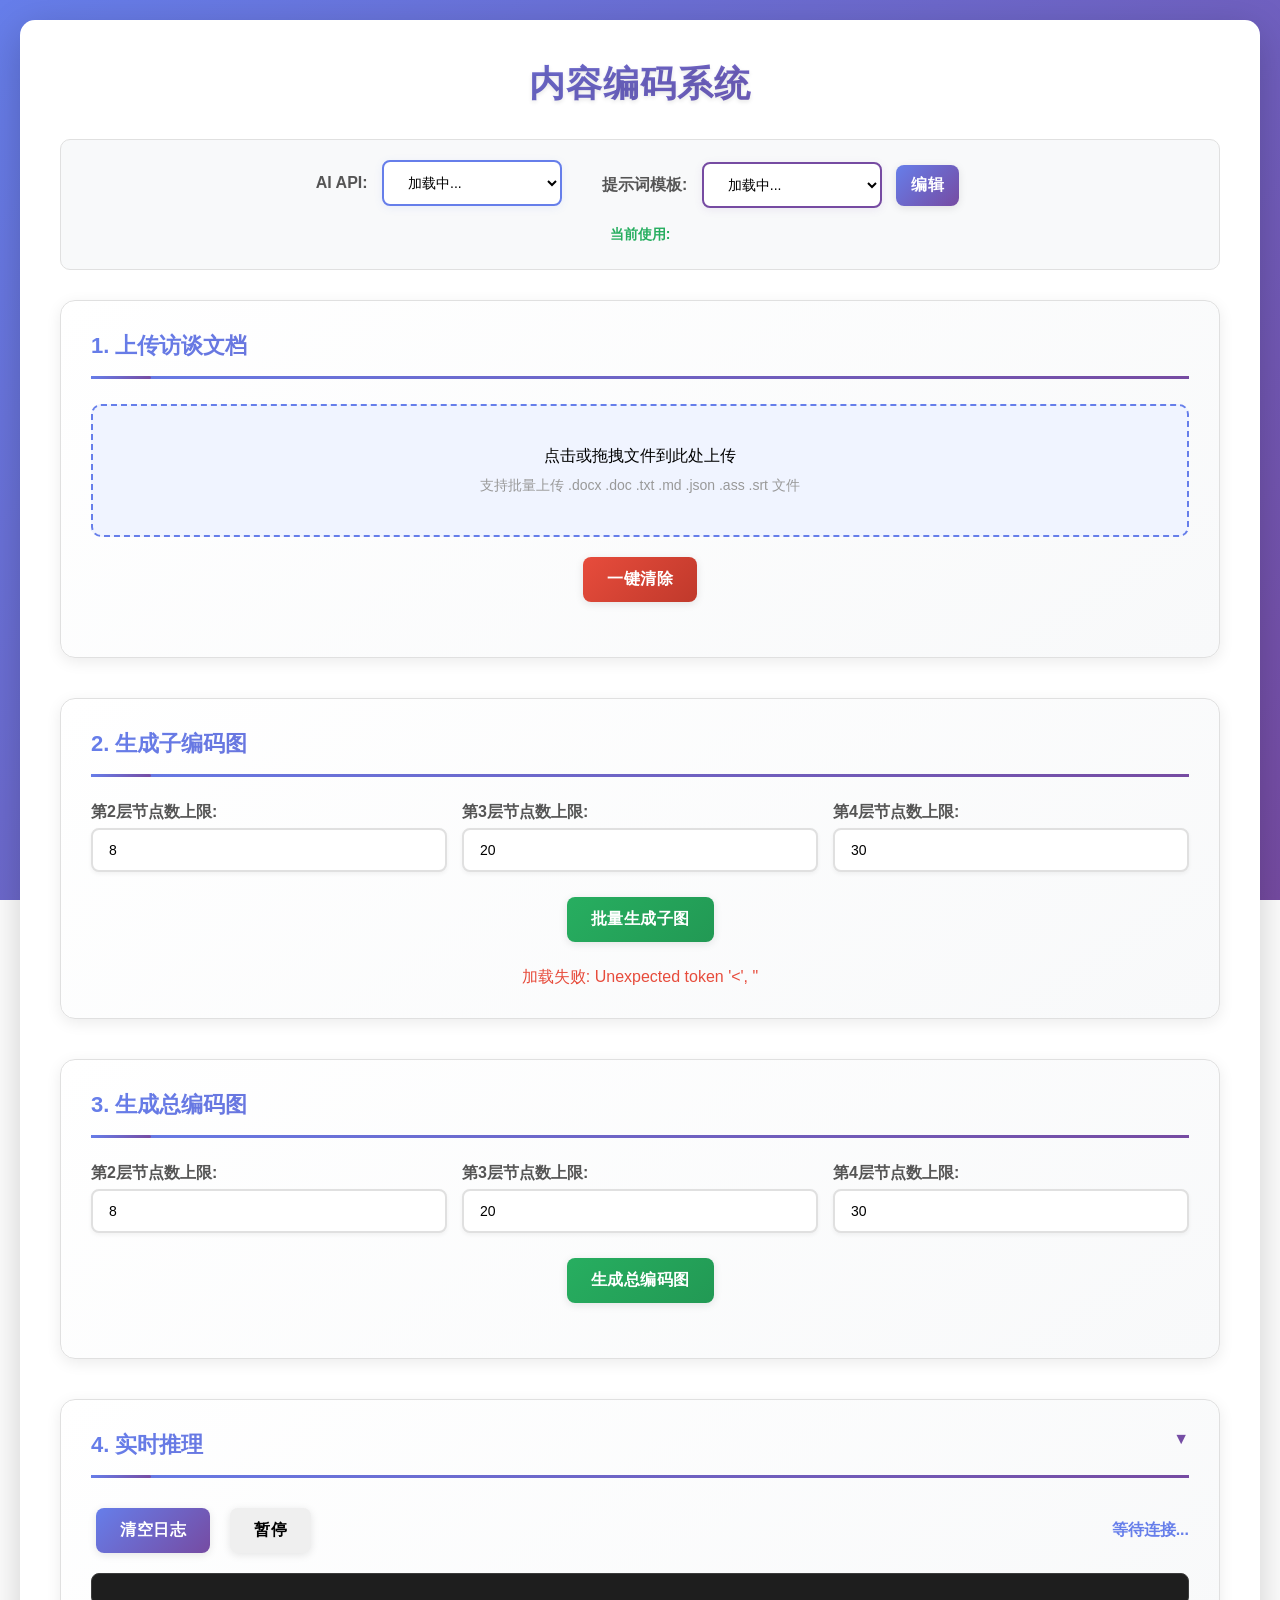
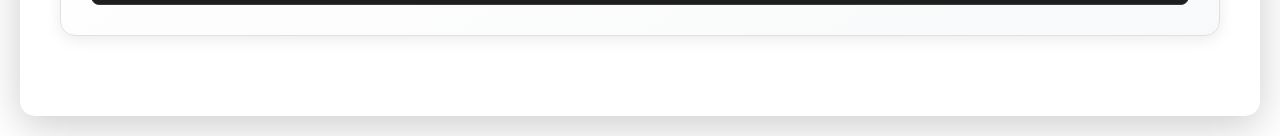
==== templates/index.html @ 24dd245d "feat api自动匹配 feat 提示词切换 add 多文本格式支持 add 长文本分段生成" ====
<!DOCTYPE html>
<html lang="zh-CN">
<head>
    <meta charset="UTF-8">
    <meta name="viewport" content="width=device-width, initial-scale=1.0">
    <title>内容编码系统</title>
    <style>
        * {
            margin: 0;
            padding: 0;
            box-sizing: border-box;
        }
        
        body {
            font-family: 'Microsoft YaHei', 'SimHei', Arial, sans-serif;
            background: linear-gradient(135deg, #667eea 0%, #764ba2 100%);
            min-height: 100vh;
            padding: 20px;
            background-attachment: fixed;
        }
        
        .container {
            max-width: 1800px;
            margin: 0 auto;
            background: white;
            border-radius: 15px;
            box-shadow: 0 10px 40px rgba(0,0,0,0.2);
            padding: 40px;
        }
        
        h1 {
            text-align: center;
            background: linear-gradient(135deg, #667eea, #764ba2);
            -webkit-background-clip: text;
            -webkit-text-fill-color: transparent;
            background-clip: text;
            margin-bottom: 30px;
            font-size: 36px;
            font-weight: 700;
            letter-spacing: 1px;
            text-shadow: 0 2px 4px rgba(0,0,0,0.1);
        }
        
        .section {
            margin-bottom: 40px;
            padding: 30px;
            background: linear-gradient(145deg, #ffffff, #f8f9fa);
            border-radius: 15px;
            border: 1px solid #e0e0e0;
            box-shadow: 0 4px 15px rgba(0,0,0,0.08);
            transition: transform 0.3s ease, box-shadow 0.3s ease;
        }
        
        .section:hover {
            transform: translateY(-2px);
            box-shadow: 0 8px 25px rgba(0,0,0,0.12);
        }
        
        .section-title {
            font-size: 22px;
            font-weight: 700;
            background: linear-gradient(135deg, #667eea, #764ba2);
            -webkit-background-clip: text;
            -webkit-text-fill-color: transparent;
            background-clip: text;
            margin-bottom: 25px;
            padding-bottom: 15px;
            border-bottom: 3px solid transparent;
            border-image: linear-gradient(135deg, #667eea, #764ba2) 1;
            position: relative;
        }
        
        .section-title::after {
            content: '';
            position: absolute;
            bottom: -3px;
            left: 0;
            width: 60px;
            height: 3px;
            background: linear-gradient(135deg, #667eea, #764ba2);
            border-radius: 2px;
        }
        
        .upload-area {
            border: 2px dashed #667eea;
            border-radius: 10px;
            padding: 40px;
            text-align: center;
            background: #f0f4ff;
            cursor: pointer;
            transition: all 0.3s;
        }
        
        .upload-area:hover {
            background: #e8edff;
            border-color: #764ba2;
        }
        
        .upload-area.dragover {
            background: #dde5ff;
            border-color: #764ba2;
        }
        
        .file-input {
            display: none;
        }
        
        .btn {
            padding: 12px 24px;
            border: none;
            border-radius: 8px;
            cursor: pointer;
            font-size: 16px;
            font-weight: 600;
            transition: all 0.3s ease;
            margin: 5px;
            position: relative;
            overflow: hidden;
            text-transform: none;
            letter-spacing: 0.5px;
            box-shadow: 0 2px 8px rgba(0,0,0,0.1);
        }
        
        .btn::before {
            content: '';
            position: absolute;
            top: 0;
            left: -100%;
            width: 100%;
            height: 100%;
            background: linear-gradient(90deg, transparent, rgba(255,255,255,0.2), transparent);
            transition: left 0.5s;
        }
        
        .btn:hover::before {
            left: 100%;
        }
        
        .btn-primary {
            background: linear-gradient(135deg, #667eea, #764ba2);
            color: white;
        }
        
        .btn-primary:hover {
            background: linear-gradient(135deg, #5568d3, #6a4190);
            transform: translateY(-3px);
            box-shadow: 0 6px 20px rgba(102, 126, 234, 0.4);
        }
        
        .btn-danger {
            background: linear-gradient(135deg, #e74c3c, #c0392b);
            color: white;
        }
        
        .btn-danger:hover {
            background: linear-gradient(135deg, #c0392b, #a93226);
            transform: translateY(-3px);
            box-shadow: 0 6px 20px rgba(231, 76, 60, 0.4);
        }
        
        .btn-warning {
            background: linear-gradient(135deg, #f39c12, #e67e22);
            color: white;
        }
        
        .btn-warning:hover {
            background: linear-gradient(135deg, #e67e22, #d35400);
            transform: translateY(-3px);
            box-shadow: 0 6px 20px rgba(243, 156, 18, 0.4);
        }
        
        .btn-success {
            background: linear-gradient(135deg, #27ae60, #229954);
            color: white;
        }
        
        .btn-success:hover {
            background: linear-gradient(135deg, #229954, #1e8449);
            transform: translateY(-3px);
            box-shadow: 0 6px 20px rgba(39, 174, 96, 0.4);
        }
        
        .btn:disabled {
            background: #ccc;
            cursor: not-allowed;
            transform: none;
        }
        
        .file-list {
            margin-top: 20px;
        }
        
        .file-item {
            padding: 10px;
            background: white;
            border-radius: 5px;
            margin: 5px 0;
            display: flex;
            justify-content: space-between;
            align-items: center;
        }
        
        .config-panel {
            display: grid;
            grid-template-columns: repeat(auto-fit, minmax(200px, 1fr));
            gap: 15px;
            margin: 20px 0;
        }
        
        .config-item {
            display: flex;
            flex-direction: column;
        }
        
        .config-item label {
            margin-bottom: 5px;
            color: #555;
            font-weight: bold;
        }
        
        .config-item input {
            padding: 12px 16px;
            border: 2px solid #e0e0e0;
            border-radius: 8px;
            font-size: 14px;
            transition: all 0.3s ease;
            background: white;
            box-shadow: 0 2px 4px rgba(0,0,0,0.05);
        }
        
        .config-item input:focus {
            outline: none;
            border-color: #667eea;
            box-shadow: 0 0 0 3px rgba(102, 126, 234, 0.1);
            transform: translateY(-1px);
        }
        
        .config-item input:hover {
            border-color: #667eea;
        }
        
        .progress-container {
            margin: 20px 0;
            display: none;
        }
        
        .progress-bar {
            width: 100%;
            height: 30px;
            background: #e0e0e0;
            border-radius: 15px;
            overflow: hidden;
            position: relative;
        }
        
        .progress-fill {
            height: 100%;
            background: linear-gradient(90deg, #667eea, #764ba2);
            width: 0%;
            transition: width 0.5s ease-out;
            display: flex;
            align-items: center;
            justify-content: center;
            color: white;
            font-weight: bold;
            min-width: 3%;
        }
        
        .progress-text {
            margin-top: 10px;
            text-align: center;
            color: #555;
        }
        
        .graph-grid {
            display: grid;
            grid-template-columns: repeat(auto-fill, minmax(300px, 1fr));
            gap: 20px;
            margin-top: 20px;
        }
        
        .graph-card {
            background: white;
            border-radius: 10px;
            padding: 15px;
            box-shadow: 0 2px 8px rgba(0,0,0,0.1);
            transition: transform 0.3s;
        }
        
        .graph-card:hover {
            transform: translateY(-5px);
            box-shadow: 0 4px 12px rgba(0,0,0,0.2);
        }
        
        .graph-card img {
            width: 100%;
            height: 200px;
            object-fit: contain;
            border-radius: 5px;
            cursor: pointer;
        }
        
        .graph-card .graph-name {
            margin: 10px 0;
            font-weight: bold;
            color: #333;
        }
        
        .graph-actions {
            display: flex;
            gap: 10px;
            margin-top: 10px;
        }
        
        .modal {
            display: none;
            position: fixed;
            z-index: 1000;
            left: 0;
            top: 0;
            width: 100%;
            height: 100%;
            background: rgba(0,0,0,0.8);
            overflow: auto;
        }
        
        .modal-content {
            background: white;
            margin: 1% auto;
            padding: 20px;
            border-radius: 10px;
            width: 95%;
            max-width: 1600px;
            position: relative;
            max-height: 95vh;
            overflow: auto;
        }
        
        .close {
            position: absolute;
            right: 20px;
            top: 20px;
            font-size: 32px;
            font-weight: bold;
            color: #aaa;
            cursor: pointer;
            z-index: 1001;
        }
        
        .close:hover {
            color: #000;
        }
        
        .modal-image-container {
            position: relative;
            overflow: auto;
            width: 100%;
            height: 80vh;
            cursor: move;
            background: #f5f5f5;
            display: flex;
            align-items: center;
            justify-content: center;
        }
        
        .modal-image {
            position: relative;
            max-width: 95%;
            max-height: 95%;
            width: auto;
            height: auto;
            border-radius: 5px;
            transition: transform 0.1s;
            user-select: none;
            background: white;
            box-shadow: 0 4px 20px rgba(0,0,0,0.3);
            display: block;
        }
        
        .zoom-controls {
            text-align: center;
            margin: 20px 0;
        }
        
        .zoom-controls button {
            margin: 0 10px;
        }
        
        @keyframes slideIn {
            from {
                transform: translateX(400px);
                opacity: 0;
            }
            to {
                transform: translateX(0);
                opacity: 1;
            }
        }
        
        @keyframes slideOut {
            from {
                transform: translateX(0);
                opacity: 1;
            }
            to {
                transform: translateX(400px);
                opacity: 0;
            }
        }
    </style>
</head>
<body>
    <div class="container">
        <h1>内容编码系统</h1>
        
        <!-- API和提示词选择器 -->
        <div class="api-selector" style="text-align: center; margin-bottom: 30px; padding: 20px; background: #f8f9fa; border-radius: 10px; border: 1px solid #e0e0e0;">
            <div style="display: flex; justify-content: center; gap: 40px; flex-wrap: wrap; margin-bottom: 15px;">
                <!-- API选择 -->
                <div>
                    <label style="font-size: 16px; font-weight: bold; color: #555; margin-right: 10px;">AI API:</label>
                    <select id="apiProvider" onchange="switchApiProvider()" style="padding: 12px 20px; border: 2px solid #667eea; border-radius: 8px; font-size: 14px; background: white; cursor: pointer; transition: all 0.3s ease; box-shadow: 0 2px 8px rgba(102, 126, 234, 0.1); min-width: 180px;">
                        <option value="">加载中...</option>
                    </select>
                </div>
                <!-- 提示词模板选择 -->
                <div>
                    <label style="font-size: 16px; font-weight: bold; color: #555; margin-right: 10px;">提示词模板:</label>
                    <select id="promptTemplate" onchange="switchPromptTemplate()" style="padding: 12px 20px; border: 2px solid #764ba2; border-radius: 8px; font-size: 14px; background: white; cursor: pointer; transition: all 0.3s ease; box-shadow: 0 2px 8px rgba(118, 75, 162, 0.1); min-width: 180px;">
                        <option value="">加载中...</option>
                    </select>
                    <button class="btn btn-primary" onclick="openPromptEditor()" style="margin-left: 10px; padding: 10px 15px;">编辑</button>
                </div>
            </div>
            <div id="apiStatus" style="font-size: 14px; color: #27ae60; font-weight: bold;">
                当前使用: 
            </div>
            <div id="promptStatus" style="font-size: 13px; color: #764ba2; margin-top: 5px;"></div>
        </div>
        
        <!-- 文件上传区域 -->
        <div class="section">
            <div class="section-title">1. 上传访谈文档</div>
            <div class="upload-area" id="uploadArea">
                <p>点击或拖拽文件到此处上传</p>
                <p style="color: #999; font-size: 14px; margin-top: 10px;">支持批量上传 .docx .doc .txt .md .json .ass .srt 文件</p>
                <input type="file" id="fileInput" class="file-input" multiple accept=".docx,.doc,.txt,.md,.json,.ass,.srt">
            </div>
            <div style="margin-top: 15px; text-align: center;">
                <button class="btn btn-danger" onclick="clearFiles()">一键清除</button>
            </div>
            <div id="uploadStatus" style="margin-top: 15px; text-align: center; display: none;">
                <p style="color: #667eea; font-weight: bold;">正在上传...</p>
            </div>
            <div class="file-list" id="fileList"></div>
        </div>
        
        <!-- 生成子图区域 -->
        <div class="section">
            <div class="section-title">2. 生成子编码图</div>
            <div class="config-panel">
                <div class="config-item">
                    <label>第2层节点数上限:</label>
                    <input type="number" id="level2Nodes" value="8" min="1" max="20">
                </div>
                <div class="config-item">
                    <label>第3层节点数上限:</label>
                    <input type="number" id="level3Nodes" value="20" min="1" max="50">
                </div>
                <div class="config-item">
                    <label>第4层节点数上限:</label>
                    <input type="number" id="level4Nodes" value="30" min="1" max="100">
                </div>
            </div>
            <div style="text-align: center; margin-top: 20px;">
                <button class="btn btn-success" onclick="generateSubgraphs()">批量生成子图</button>
            </div>
            <div class="progress-container" id="subgraphProgress">
                <div class="progress-bar">
                    <div class="progress-fill" id="subgraphProgressFill">0%</div>
                </div>
                <div class="progress-text" id="subgraphProgressText">准备中...</div>
                <div style="text-align: center; margin-top: 10px;">
                    <button class="btn btn-danger" onclick="cancelSubgraphTask()">中断任务</button>
                </div>
            </div>
            <div class="graph-grid" id="subgraphGrid"></div>
        </div>
        
        <!-- 生成总图区域 -->
        <div class="section">
            <div class="section-title">3. 生成总编码图</div>
            <div class="config-panel">
                <div class="config-item">
                    <label>第2层节点数上限:</label>
                    <input type="number" id="mergedLevel2Nodes" value="8" min="1" max="20">
                </div>
                <div class="config-item">
                    <label>第3层节点数上限:</label>
                    <input type="number" id="mergedLevel3Nodes" value="20" min="1" max="50">
                </div>
                <div class="config-item">
                    <label>第4层节点数上限:</label>
                    <input type="number" id="mergedLevel4Nodes" value="30" min="1" max="100">
                </div>
            </div>
            <div style="text-align: center; margin-top: 20px;">
                <button class="btn btn-success" onclick="generateMergedGraph()">生成总编码图</button>
            </div>
            <div class="progress-container" id="mergedProgress">
                <div class="progress-bar">
                    <div class="progress-fill" id="mergedProgressFill">0%</div>
                </div>
                <div class="progress-text" id="mergedProgressText">准备中...</div>
                <div style="text-align: center; margin-top: 10px;">
                    <button class="btn btn-danger" onclick="cancelMergedTask()">中断任务</button>
                </div>
            </div>
            <div id="mergedGraphContainer" style="text-align: center; margin-top: 20px;"></div>
        </div>
        
        <!-- 流式输出显示区域 -->
        <div class="section">
            <div class="section-title" style="cursor: pointer;" onclick="toggleStreamPanel()">
                4. 实时推理 
                <span id="streamToggleIcon" style="float: right; font-size: 16px;">▼</span>
            </div>
            <div id="streamPanel" style="display: block;">
                <div style="margin-bottom: 15px; display: flex; gap: 10px; align-items: center;">
                    <button class="btn btn-primary" onclick="clearStreamOutput()">清空日志</button>
                    <button class="btn btn-secondary" id="pauseStreamBtn" onclick="toggleStreamPause()">暂停</button>
                    <span id="streamStatus" style="color: #667eea; font-weight: bold; margin-left: auto;">等待连接...</span>
                </div>
                <div id="streamOutput" style="
                    background: #1e1e1e;
                    color: #d4d4d4;
                    padding: 15px;
                    border-radius: 8px;
                    font-family: 'Consolas', 'Monaco', 'Courier New', monospace;
                    font-size: 13px;
                    line-height: 1.6;
                    max-height: 500px;
                    overflow-y: auto;
                    white-space: pre-wrap;
                    word-wrap: break-word;
                    border: 1px solid #3c3c3c;
                "></div>
            </div>
        </div>
    </div>
    
    <!-- 图片预览模态框 -->
    <div id="imageModal" class="modal">
        <div class="modal-content">
            <span class="close" onclick="closeModal()">&times;</span>
            <div class="zoom-controls">
                <button class="btn btn-primary" onclick="zoomOut()">缩小</button>
                <button class="btn btn-primary" onclick="resetZoom()">重置</button>
                <button class="btn btn-primary" onclick="zoomIn()">放大</button>
            </div>
            <div class="modal-image-container" id="imageContainer">
                <img id="modalImage" class="modal-image" src="" alt="预览图片">
            </div>
        </div>
    </div>
    
    <!-- 提示词编辑模态框 -->
    <div id="promptModal" class="modal">
        <div class="modal-content" style="max-width: 900px; max-height: 90vh; overflow-y: auto;">
            <span class="close" onclick="closePromptModal()">&times;</span>
            <h2 style="margin-bottom: 20px; color: #764ba2;">提示词模板编辑</h2>
            
            <div style="margin-bottom: 20px;">
                <label style="font-weight: bold; display: block; margin-bottom: 8px;">选择模板:</label>
                <select id="promptEditorSelect" onchange="loadPromptForEdit()" style="width: 100%; padding: 10px; border: 2px solid #ddd; border-radius: 8px; font-size: 14px;">
                </select>
            </div>
            
            <div style="margin-bottom: 20px;">
                <label style="font-weight: bold; display: block; margin-bottom: 8px;">模板ID (用于保存):</label>
                <input type="text" id="promptTemplateName" placeholder="如: my_template" style="width: 100%; padding: 10px; border: 2px solid #ddd; border-radius: 8px; font-size: 14px; box-sizing: border-box;">
            </div>
            
            <div style="margin-bottom: 20px;">
                <label style="font-weight: bold; display: block; margin-bottom: 8px;">显示名称:</label>
                <input type="text" id="promptDisplayName" placeholder="如: 我的自定义模板" style="width: 100%; padding: 10px; border: 2px solid #ddd; border-radius: 8px; font-size: 14px; box-sizing: border-box;">
            </div>
            
            <div style="margin-bottom: 20px;">
                <label style="font-weight: bold; display: block; margin-bottom: 8px;">描述:</label>
                <input type="text" id="promptDescription" placeholder="模板用途描述" style="width: 100%; padding: 10px; border: 2px solid #ddd; border-radius: 8px; font-size: 14px; box-sizing: border-box;">
            </div>
            
            <div style="margin-bottom: 20px;">
                <label style="font-weight: bold; display: block; margin-bottom: 8px;">
                    实体提取提示词:
                    <span style="font-weight: normal; color: #888; font-size: 12px;">
                        (可用变量: {text}, {max_level2}, {max_level3}, {max_level4})
                    </span>
                </label>
                <textarea id="promptExtractEntities" rows="12" style="width: 100%; padding: 10px; border: 2px solid #ddd; border-radius: 8px; font-size: 13px; font-family: monospace; box-sizing: border-box; resize: vertical;"></textarea>
            </div>
            
            <div style="margin-bottom: 20px;">
                <label style="font-weight: bold; display: block; margin-bottom: 8px;">
                    主题提取提示词:
                    <span style="font-weight: normal; color: #888; font-size: 12px;">
                        (可用变量: {text})
                    </span>
                </label>
                <textarea id="promptExtractTopic" rows="6" style="width: 100%; padding: 10px; border: 2px solid #ddd; border-radius: 8px; font-size: 13px; font-family: monospace; box-sizing: border-box; resize: vertical;"></textarea>
            </div>
            
            <div style="display: flex; gap: 10px; justify-content: flex-end; flex-wrap: wrap;">
                <button class="btn btn-danger" onclick="deleteCurrentPrompt()" style="margin-right: auto;">删除模板</button>
                <button class="btn btn-secondary" onclick="closePromptModal()">取消</button>
                <button class="btn btn-success" onclick="savePromptTemplate()">保存模板</button>
                <button class="btn btn-primary" onclick="saveAndUsePrompt()">保存并使用</button>
            </div>
        </div>
    </div>
    
    <script>
        let currentSubgraphTaskId = null;
        let currentMergedTaskId = null;
        let currentEventSource = null;
        let streamPaused = false;
        let streamBuffer = [];
        let streamContentBuffer = ''; // 累积流式内容
        let subgraphPollInterval = null;
        let mergedPollInterval = null;
        let currentZoom = 1.0;
        let isDragging = false;
        let dragStart = { x: 0, y: 0 };
        let imagePosition = { x: 0, y: 0 };
        
        // 文件上传
        const uploadArea = document.getElementById('uploadArea');
        const fileInput = document.getElementById('fileInput');
        
        uploadArea.addEventListener('click', () => fileInput.click());
        uploadArea.addEventListener('dragover', (e) => {
            e.preventDefault();
            uploadArea.classList.add('dragover');
        });
        uploadArea.addEventListener('dragleave', () => {
            uploadArea.classList.remove('dragover');
        });
        uploadArea.addEventListener('drop', async (e) => {
            e.preventDefault();
            uploadArea.classList.remove('dragover');
            const files = e.dataTransfer.files;
            if (files.length > 0) {
                await uploadFilesDirectly(files);
            }
        });
        
        fileInput.addEventListener('change', async (e) => {
            const files = e.target.files;
            if (files.length > 0) {
                await uploadFilesDirectly(files);
            }
        });
        
        async function uploadFilesDirectly(files) {
            const uploadStatus = document.getElementById('uploadStatus');
            uploadStatus.style.display = 'block';
            uploadStatus.innerHTML = '<p style="color: #667eea; font-weight: bold;">正在上传 ' + files.length + ' 个文件...</p>';
            
            const formData = new FormData();
            for (let file of files) {
                formData.append('files', file);
            }
            
            try {
                const response = await fetch('/api/upload', {
                    method: 'POST',
                    body: formData
                });
                const data = await response.json();
                if (data.success) {
                    uploadStatus.innerHTML = '<p style="color: #27ae60; font-weight: bold;">✓ ' + data.message + '</p>';
                    setTimeout(() => {
                        uploadStatus.style.display = 'none';
                    }, 2000);
                    loadFileList();
                    // 清空文件选择
                    fileInput.value = '';
                } else {
                    uploadStatus.innerHTML = '<p style="color: #e74c3c; font-weight: bold;">✗ 上传失败: ' + data.message + '</p>';
                    setTimeout(() => {
                        uploadStatus.style.display = 'none';
                    }, 3000);
                }
            } catch (error) {
                uploadStatus.innerHTML = '<p style="color: #e74c3c; font-weight: bold;">✗ 上传失败: ' + error.message + '</p>';
                setTimeout(() => {
                    uploadStatus.style.display = 'none';
                }, 3000);
            }
        }
        
        async function clearFiles() {
            try {
                await fetch('/api/clear', { method: 'POST' });
                loadFileList();
                document.getElementById('subgraphGrid').innerHTML = '';
            } catch (error) {
                console.error('清除失败:', error);
            }
        }
        
        async function loadFileList() {
            try {
                const response = await fetch('/api/list_files');
                const data = await response.json();
                const fileList = document.getElementById('fileList');
                fileList.innerHTML = '';
                
                if (data.files.length === 0) {
                    fileList.innerHTML = '<p style="color: #999; text-align: center;">暂无文件</p>';
                    return;
                }
                
                data.files.forEach(file => {
                    const item = document.createElement('div');
                    item.className = 'file-item';
                    item.innerHTML = `
                        <span>${file.name} (${(file.size / 1024).toFixed(2)} KB)</span>
                        <span style="color: ${file.has_graph ? '#27ae60' : '#999'}">
                            ${file.has_graph ? '✓ 已生成' : '未生成'}
                        </span>
                    `;
                    fileList.appendChild(item);
                });
            } catch (error) {
                console.error('加载文件列表失败:', error);
            }
        }
        
        // 流式输出相关函数
        function connectStreamLogs(taskId) {
            if (!taskId) {
                console.error('任务ID为空，无法连接');
                return;
            }
            
            // 关闭之前的连接
            if (currentEventSource) {
                currentEventSource.close();
                currentEventSource = null;
            }
            
            // 显示流式输出面板
            const streamPanel = document.getElementById('streamPanel');
            if (streamPanel) {
                streamPanel.style.display = 'block';
                const toggleIcon = document.getElementById('streamToggleIcon');
                if (toggleIcon) {
                    toggleIcon.textContent = '▼';
                }
            }
            
            // 更新状态
            const streamStatus = document.getElementById('streamStatus');
            if (streamStatus) {
                streamStatus.textContent = '正在连接...';
                streamStatus.style.color = '#667eea';
            }
            
            // 清空之前的输出和缓冲区
            streamContentBuffer = '';
            const streamOutput = document.getElementById('streamOutput');
            if (streamOutput) {
                streamOutput.innerHTML = '<span style="color: #858585;">等待AI推理输出...</span>\n';
            }
            
            // 创建 SSE 连接
            const eventSource = new EventSource(`/api/stream_logs/${taskId}`);
            currentEventSource = eventSource;
            
            eventSource.onopen = function() {
                console.log('SSE连接已建立:', taskId);
                if (streamStatus) {
                    streamStatus.textContent = '已连接';
                    streamStatus.style.color = '#27ae60';
                }
            };
            
            eventSource.onmessage = function(event) {
                try {
                    // 忽略心跳消息
                    if (!event.data || event.data.trim() === '') {
                        return;
                    }
                    
                    const data = JSON.parse(event.data);
                    
                    // 忽略心跳
                    if (data.type === 'heartbeat') {
                        return;
                    }
                    
                    // 只显示流式输出（API的实时推理内容）
                    if (data.type !== 'stream') {
                        return; // 忽略其他类型的日志
                    }
                    
                    if (streamPaused) {
                        // 如果暂停，将消息存入缓冲区
                        streamBuffer.push(event.data);
                        return;
                    }
                    
                    const streamOutput = document.getElementById('streamOutput');
                    if (streamOutput) {
                        const message = data.message || data.content || '';
                        
                        // 累积流式内容
                        streamContentBuffer += message;
                        
                        // 尝试格式化JSON显示
                        let displayContent = formatStreamingJson(streamContentBuffer);
                        
                        // 流式输出使用青色
                        const color = '#4ec9b0'; // 青色
                        
                        // 显示格式化后的内容
                        streamOutput.innerHTML = `<pre style="color: ${color}; margin: 0; white-space: pre-wrap; word-wrap: break-word; font-family: 'Consolas', 'Monaco', 'Courier New', monospace;">${escapeHtml(displayContent)}</pre>`;
                        
                        // 自动滚动到底部
                        streamOutput.scrollTop = streamOutput.scrollHeight;
                    }
                } catch (e) {
                    console.error('处理SSE消息失败:', e, event.data);
                }
            };
            
            eventSource.onerror = function(error) {
                console.error('SSE连接错误:', error, '任务ID:', taskId);
                if (streamStatus) {
                    streamStatus.textContent = '连接断开';
                    streamStatus.style.color = '#e74c3c';
                }
                
                // 检查连接状态
                if (eventSource.readyState === EventSource.CLOSED) {
                    console.log('SSE连接已关闭，尝试重新连接...');
                    // 如果连接关闭，尝试重新连接
                    setTimeout(() => {
                        if (taskId && (currentSubgraphTaskId === taskId || currentMergedTaskId === taskId || currentRegenerateTaskId === taskId)) {
                            console.log('重新连接SSE:', taskId);
                            connectStreamLogs(taskId);
                        }
                    }, 2000);
                }
            };
        }
        
        function toggleStreamPanel() {
            const streamPanel = document.getElementById('streamPanel');
            const toggleIcon = document.getElementById('streamToggleIcon');
            if (streamPanel.style.display === 'none') {
                streamPanel.style.display = 'block';
                toggleIcon.textContent = '▼';
            } else {
                streamPanel.style.display = 'none';
                toggleIcon.textContent = '▶';
            }
        }
        
        function clearStreamOutput() {
            streamContentBuffer = '';
            const streamOutput = document.getElementById('streamOutput');
            if (streamOutput) {
                streamOutput.innerHTML = '';
            }
            streamBuffer = [];
        }
        
        function toggleStreamPause() {
            streamPaused = !streamPaused;
            const pauseBtn = document.getElementById('pauseStreamBtn');
            if (pauseBtn) {
                pauseBtn.textContent = streamPaused ? '继续' : '暂停';
            }
            
            // 如果恢复，处理缓冲区中的消息
            if (!streamPaused && streamBuffer.length > 0) {
                const streamOutput = document.getElementById('streamOutput');
                if (streamOutput) {
                    streamBuffer.forEach(data => {
                        try {
                            const parsed = JSON.parse(data);
                            const message = parsed.message || '';
                            const type = parsed.type || 'log';
                            
                            let color = '#d4d4d4';
                            if (type === 'error') {
                                color = '#f48771';
                            } else if (type === 'warning') {
                                color = '#dcdcaa';
                            } else if (type === 'stream') {
                                color = '#4ec9b0';
                            }
                            
                            const timestamp = new Date().toLocaleTimeString();
                            const line = `<span style="color: #858585;">[${timestamp}]</span> <span style="color: ${color};">${escapeHtml(message)}</span>\n`;
                            streamOutput.innerHTML += line;
                        } catch (e) {
                            console.error('处理缓冲区消息失败:', e);
                        }
                    });
                    streamOutput.scrollTop = streamOutput.scrollHeight;
                    streamBuffer = [];
                }
            }
        }
        
        function escapeHtml(text) {
            const div = document.createElement('div');
            div.textContent = text;
            return div.innerHTML;
        }
        
        function formatStreamingJson(text) {
            // 首先尝试解析完整JSON
            try {
                const jsonObj = JSON.parse(text);
                return JSON.stringify(jsonObj, null, 2);
            } catch (e) {
                // 如果解析失败，尝试格式化部分JSON
                return formatPartialJson(text);
            }
        }
        
        function formatPartialJson(text) {
            // 查找JSON开始位置（可能是 ```json 或直接 {）
            let jsonStart = text.indexOf('{');
            const jsonCodeStart = text.indexOf('```json');
            if (jsonCodeStart !== -1 && jsonCodeStart < jsonStart) {
                jsonStart = text.indexOf('{', jsonCodeStart);
            }
            
            if (jsonStart === -1) {
                // 没有找到JSON开始，直接返回
                return text;
            }
            
            // 分离前缀和JSON部分
            const prefix = text.substring(0, jsonStart);
            const jsonPart = text.substring(jsonStart);
            
            // 尝试格式化JSON部分
            let formattedJson = jsonPart;
            
            // 计算缩进层级
            let indentLevel = 0;
            const indentSize = 2;
            let result = '';
            let inString = false;
            let escapeNext = false;
            
            for (let i = 0; i < jsonPart.length; i++) {
                const char = jsonPart[i];
                
                if (escapeNext) {
                    result += char;
                    escapeNext = false;
                    continue;
                }
                
                if (char === '\\') {
                    escapeNext = true;
                    result += char;
                    continue;
                }
                
                if (char === '"') {
                    inString = !inString;
                    result += char;
                    continue;
                }
                
                if (inString) {
                    result += char;
                    continue;
                }
                
                // 不在字符串中，处理格式化
                if (char === '{' || char === '[') {
                    result += char;
                    indentLevel++;
                    result += '\n' + ' '.repeat(indentLevel * indentSize);
                } else if (char === '}' || char === ']') {
                    indentLevel = Math.max(0, indentLevel - 1);
                    result += '\n' + ' '.repeat(indentLevel * indentSize) + char;
                } else if (char === ',') {
                    result += char + '\n' + ' '.repeat(indentLevel * indentSize);
                } else if (char === ':') {
                    result += char + ' ';
                } else if (char === '\n' || char === '\r') {
                    // 忽略原有换行
                    continue;
                } else if (char.trim() !== '') {
                    result += char;
                }
            }
            
            return prefix + result;
        }
        
        async function generateSubgraphs() {
            // 连接流式输出
            // taskId 会在响应中返回，稍后连接
            const maxNodes = {
                level2: parseInt(document.getElementById('level2Nodes').value),
                level3: parseInt(document.getElementById('level3Nodes').value),
                level4: parseInt(document.getElementById('level4Nodes').value)
            };
            
            try {
                const response = await fetch('/api/generate_subgraphs', {
                    method: 'POST',
                    headers: {'Content-Type': 'application/json'},
                    body: JSON.stringify({max_nodes: maxNodes})
                });
                const data = await response.json();
                
                if (data.success) {
                    currentSubgraphTaskId = data.task_id;
                    connectStreamLogs(data.task_id);
                    document.getElementById('subgraphProgress').style.display = 'block';
                    startSubgraphPolling();
                } else {
                    alert('启动失败: ' + data.message);
                }
            } catch (error) {
                alert('启动失败: ' + error.message);
            }
        }
        
        function startSubgraphPolling() {
            if (subgraphPollInterval) {
                clearInterval(subgraphPollInterval);
            }
            
            let lastProgress = 0;
            subgraphPollInterval = setInterval(async () => {
                if (!currentSubgraphTaskId) return;
                
                try {
                    const response = await fetch(`/api/task_status/${currentSubgraphTaskId}`);
                    const status = await response.json();
                    
                    // 更新进度条（平滑过渡）
                    const progressBar = document.getElementById('subgraphProgressFill');
                    const currentProgress = Math.max(0, Math.min(100, status.progress || 0));
                    
                    // 确保进度条至少显示3%，避免完全看不到
                    const displayProgress = currentProgress < 3 ? 3 : currentProgress;
                    progressBar.style.width = displayProgress + '%';
                    progressBar.textContent = currentProgress + '%';
                    
                    // 更新消息
                    const progressText = document.getElementById('subgraphProgressText');
                    progressText.textContent = status.message || '处理中...';
                    
                    // 如果进度有显著变化（增加5%以上），刷新子图列表
                    if (currentProgress > lastProgress + 5) {
                        loadSubgraphs();
                    }
                    lastProgress = currentProgress;
                    
                    if (status.status === 'completed' || status.status === 'error' || status.status === 'cancelled') {
                        clearInterval(subgraphPollInterval);
                        if (status.status === 'cancelled') {
                            showCancelNotification('子图生成任务已中断');
                        } else if (status.status === 'completed') {
                            loadSubgraphs(); // 最后再刷新一次
                        }
                    }
                } catch (error) {
                    console.error('获取状态失败:', error);
                }
            }, 500); // 改为500ms轮询，更频繁更新
        }
        
        function cancelSubgraphTask() {
            if (currentSubgraphTaskId) {
                fetch(`/api/cancel_task/${currentSubgraphTaskId}`, {method: 'POST'});
                clearInterval(subgraphPollInterval);
                showCancelNotification('子图生成任务已中断，页面将刷新...');
                currentSubgraphTaskId = null;
                // 延迟1秒后刷新页面
                setTimeout(() => {
                    location.reload();
                }, 1000);
            }
        }
        
        let currentRegenerateTaskId = null;
        let regeneratePollInterval = null;
        
        async function regenerateSubgraph(graphName) {
            if (!confirm(`确定要重新生成 "${graphName}" 的子图吗？`)) {
                return;
            }
            
            // 获取当前的节点上限配置
            const maxNodes = {
                level2: parseInt(document.getElementById('level2Nodes').value) || 8,
                level3: parseInt(document.getElementById('level3Nodes').value) || 20,
                level4: parseInt(document.getElementById('level4Nodes').value) || 30
            };
            
            try {
                const response = await fetch('/api/regenerate_subgraph', {
                    method: 'POST',
                    headers: {'Content-Type': 'application/json'},
                    body: JSON.stringify({
                        graph_name: graphName,
                        max_nodes: maxNodes
                    })
                });
                const data = await response.json();
                
                if (data.success) {
                    currentRegenerateTaskId = data.task_id;
                    connectStreamLogs(data.task_id);
                    showRegenerateProgress(graphName);
                    startRegeneratePolling();
                } else {
                    alert('启动失败: ' + (data.message || '未知错误'));
                }
            } catch (error) {
                alert('启动失败: ' + error.message);
            }
        }
        
        function showRegenerateProgress(graphName) {
            // 创建进度提示
            const progressDiv = document.createElement('div');
            progressDiv.id = 'regenerateProgress';
            progressDiv.style.cssText = `
                position: fixed;
                top: 50%;
                left: 50%;
                transform: translate(-50%, -50%);
                background: white;
                padding: 30px;
                border-radius: 10px;
                box-shadow: 0 4px 20px rgba(0,0,0,0.3);
                z-index: 10001;
                min-width: 300px;
            `;
            progressDiv.innerHTML = `
                <h3 style="margin-bottom: 15px;">正在重新生成: ${graphName}</h3>
                <div class="progress-bar" style="margin: 10px 0;">
                    <div class="progress-fill" id="regenerateProgressFill">0%</div>
                </div>
                <div class="progress-text" id="regenerateProgressText">准备中...</div>
                <button class="btn btn-danger" onclick="cancelRegenerateTask()" style="margin-top: 15px;">取消</button>
            `;
            document.body.appendChild(progressDiv);
        }
        
        function startRegeneratePolling() {
            if (regeneratePollInterval) {
                clearInterval(regeneratePollInterval);
            }
            
            regeneratePollInterval = setInterval(async () => {
                if (!currentRegenerateTaskId) return;
                
                try {
                    const response = await fetch(`/api/task_status/${currentRegenerateTaskId}`);
                    const status = await response.json();
                    
                    const progressBar = document.getElementById('regenerateProgressFill');
                    const progressText = document.getElementById('regenerateProgressText');
                    
                    if (progressBar && progressText) {
                        const currentProgress = Math.max(0, Math.min(100, status.progress || 0));
                        const displayProgress = currentProgress < 3 ? 3 : currentProgress;
                        progressBar.style.width = displayProgress + '%';
                        progressBar.textContent = currentProgress + '%';
                        progressText.textContent = status.message || '处理中...';
                    }
                    
                    if (status.status === 'completed' || status.status === 'error' || status.status === 'cancelled') {
                        clearInterval(regeneratePollInterval);
                        const progressDiv = document.getElementById('regenerateProgress');
                        if (progressDiv) {
                            progressDiv.remove();
                        }
                        
                        if (status.status === 'cancelled') {
                            showCancelNotification('重新生成任务已中断');
                        } else if (status.status === 'completed') {
                            showCancelNotification('重新生成完成！');
                            loadSubgraphs(); // 刷新子图列表
                        }
                        currentRegenerateTaskId = null;
                    }
                } catch (error) {
                    console.error('获取状态失败:', error);
                }
            }, 500);
        }
        
        function cancelRegenerateTask() {
            if (currentRegenerateTaskId) {
                fetch(`/api/cancel_task/${currentRegenerateTaskId}`, {method: 'POST'});
                clearInterval(regeneratePollInterval);
                const progressDiv = document.getElementById('regenerateProgress');
                if (progressDiv) {
                    progressDiv.remove();
                }
                showCancelNotification('重新生成任务已中断，页面将刷新...');
                currentRegenerateTaskId = null;
                // 延迟1秒后刷新页面
                setTimeout(() => {
                    location.reload();
                }, 1000);
            }
        }
        
        async function loadSubgraphs() {
            try {
                const response = await fetch('/api/list_subgraphs');
                const data = await response.json();
                const grid = document.getElementById('subgraphGrid');
                grid.innerHTML = '';
                
                if (data.graphs.length === 0) {
                    grid.innerHTML = '<p style="color: #999; text-align: center; grid-column: 1/-1;">暂无子图</p>';
                    return;
                }
                
                data.graphs.forEach(graph => {
                    const card = document.createElement('div');
                    card.className = 'graph-card';
                    // 使用完整URL确保路径正确
                    const imageUrl = graph.path.startsWith('/') ? graph.path : '/' + graph.path;
                    card.innerHTML = `
                        <img src="${imageUrl}?t=${Date.now()}" alt="${graph.name}" 
                             onerror="this.onerror=null; this.src=''; this.alt='图片加载失败'; this.style.background='#f0f0f0'; this.style.display='flex'; this.style.alignItems='center'; this.style.justifyContent='center'; this.innerHTML='图片不存在';"
                             onclick="previewImage('${imageUrl}')" style="cursor: pointer;">
                        <div class="graph-name">${graph.name}</div>
                        <div class="graph-actions">
                            <button class="btn btn-primary" onclick="previewImage('${imageUrl}')">预览</button>
                            <button class="btn btn-success" onclick="downloadFile('${imageUrl}', '${graph.filename}')">下载</button>
                            <button class="btn btn-warning" onclick="regenerateSubgraph('${graph.name}')">重新生成</button>
                        </div>
                    `;
                    grid.appendChild(card);
                });
            } catch (error) {
                console.error('加载子图失败:', error);
                document.getElementById('subgraphGrid').innerHTML = 
                    '<p style="color: #e74c3c; text-align: center; grid-column: 1/-1;">加载失败: ' + error.message + '</p>';
            }
        }
        
        async function generateMergedGraph() {
            const maxNodes = {
                level2: parseInt(document.getElementById('mergedLevel2Nodes').value),
                level3: parseInt(document.getElementById('mergedLevel3Nodes').value),
                level4: parseInt(document.getElementById('mergedLevel4Nodes').value)
            };
            
            try {
                const response = await fetch('/api/generate_merged_graph', {
                    method: 'POST',
                    headers: {'Content-Type': 'application/json'},
                    body: JSON.stringify({max_nodes: maxNodes})
                });
                
                // 检查响应状态
                if (!response.ok) {
                    const errorText = await response.text();
                    throw new Error(`HTTP ${response.status}: ${errorText}`);
                }
                
                const data = await response.json();
                
                if (data.success) {
                    currentMergedTaskId = data.task_id;
                    connectStreamLogs(data.task_id);
                    document.getElementById('mergedProgress').style.display = 'block';
                    startMergedPolling();
                } else {
                    alert('启动失败: ' + (data.message || '未知错误'));
                }
            } catch (error) {
                console.error('生成总编码图失败:', error);
                alert('启动失败: ' + error.message);
            }
        }
        
        function startMergedPolling() {
            if (mergedPollInterval) {
                clearInterval(mergedPollInterval);
            }
            
            let lastMergedProgress = 0;
            mergedPollInterval = setInterval(async () => {
                if (!currentMergedTaskId) return;
                
                try {
                    const response = await fetch(`/api/task_status/${currentMergedTaskId}`);
                    const status = await response.json();
                    
                    // 更新进度条（平滑过渡）
                    const progressBar = document.getElementById('mergedProgressFill');
                    const currentProgress = Math.max(0, Math.min(100, status.progress || 0));
                    
                    // 确保进度条至少显示3%，避免完全看不到
                    const displayProgress = currentProgress < 3 ? 3 : currentProgress;
                    progressBar.style.width = displayProgress + '%';
                    progressBar.textContent = currentProgress + '%';
                    
                    // 更新消息
                    const progressText = document.getElementById('mergedProgressText');
                    progressText.textContent = status.message || '处理中...';
                    lastMergedProgress = currentProgress;
                    
                    if (status.status === 'completed' || status.status === 'error' || status.status === 'cancelled') {
                        clearInterval(mergedPollInterval);
                        if (status.status === 'cancelled') {
                            showCancelNotification('总图生成任务已中断');
                        } else if (status.status === 'completed' && status.result) {
                            showMergedGraph(status.result.graph_path);
                        }
                    }
                } catch (error) {
                    console.error('获取状态失败:', error);
                }
            }, 500); // 改为500ms轮询，更频繁更新
        }
        
        function cancelMergedTask() {
            if (currentMergedTaskId) {
                fetch(`/api/cancel_task/${currentMergedTaskId}`, {method: 'POST'});
                clearInterval(mergedPollInterval);
                showCancelNotification('总图生成任务已中断，页面将刷新...');
                currentMergedTaskId = null;
                // 延迟1秒后刷新页面
                setTimeout(() => {
                    location.reload();
                }, 1000);
            }
        }
        
        function showCancelNotification(message) {
            // 创建美观的通知框
            const notification = document.createElement('div');
            notification.style.cssText = `
                position: fixed;
                top: 20px;
                right: 20px;
                background: linear-gradient(135deg, #e74c3c, #c0392b);
                color: white;
                padding: 20px 30px;
                border-radius: 10px;
                box-shadow: 0 4px 20px rgba(0,0,0,0.3);
                z-index: 10000;
                font-size: 16px;
                font-weight: bold;
                animation: slideIn 0.3s ease-out;
            `;
            notification.textContent = '⚠ ' + message;
            document.body.appendChild(notification);
            
            // 3秒后自动消失
            setTimeout(() => {
                notification.style.animation = 'slideOut 0.3s ease-out';
                setTimeout(() => notification.remove(), 300);
            }, 3000);
        }
        
        function showMergedGraph(graphPath) {
            const container = document.getElementById('mergedGraphContainer');
            // 从图片路径中解析出文件名，作为总图标题显示
            let fileName = graphPath.split('/').pop() || '';
            // 去掉常见的后缀（如 _graph.png）
            fileName = fileName.replace(/_graph\.[a-zA-Z0-9]+$/, '');
            
            container.innerHTML = `
                <div class="graph-card" style="max-width: 800px; margin: 0 auto;">
                    <div style="font-weight: bold; font-size: 18px; margin-bottom: 10px;">${fileName}</div>
                    <img src="${graphPath}" alt="总编码图" onclick="previewImage('${graphPath}')" style="cursor: pointer;">
                    <div class="graph-actions" style="justify-content: center; margin-top: 15px;">
                        <button class="btn btn-primary" onclick="previewImage('${graphPath}')">预览</button>
                        <button class="btn btn-success" onclick="downloadFile('${graphPath}', 'merged_graph.png')">下载</button>
                    </div>
                </div>
            `;
        }
        
        function previewImage(imagePath) {
            const modal = document.getElementById('imageModal');
            const container = document.getElementById('imageContainer');
            
            if (!modal || !container) {
                console.error('预览元素未找到');
                return;
            }
            
            // 重置状态
            currentZoom = 1.0;
            imagePosition = { x: 0, y: 0 };
            
            // 显示模态框
            modal.style.display = 'block';
            
            // 清空容器并创建新的图片元素
            container.innerHTML = '<img id="modalImage" class="modal-image" src="" alt="预览图片">';
            const modalImg = document.getElementById('modalImage');
            
            // 确保图片可见
            modalImg.style.display = 'block';
            modalImg.style.visibility = 'visible';
            modalImg.style.opacity = '0';
            
            console.log('开始加载图片:', imagePath);
            
            // 设置图片源
            modalImg.src = imagePath;
            
            // 等待图片加载完成
            modalImg.onload = function() {
                console.log('图片加载成功，尺寸:', modalImg.naturalWidth, 'x', modalImg.naturalHeight);
                modalImg.style.opacity = '1';
                resetZoom();
            };
            
            modalImg.onerror = function() {
                console.error('图片加载失败:', imagePath);
                container.innerHTML = '<div style="color: #e74c3c; text-align: center; padding: 50px; font-size: 18px;">图片加载失败<br><small style="font-size: 12px; color: #999;">路径: ' + imagePath + '</small><br><button class="btn btn-primary" onclick="closeModal()" style="margin-top: 20px;">关闭</button></div>';
            };
        }
        
        function updateImageTransform() {
            const modalImg = document.getElementById('modalImage');
            if (modalImg && modalImg.complete) {
                // 使用transform-origin保持中心缩放
                modalImg.style.transform = `translate(${imagePosition.x}px, ${imagePosition.y}px) scale(${currentZoom})`;
                modalImg.style.transformOrigin = 'center center';
            }
        }
        
        function closeModal() {
            document.getElementById('imageModal').style.display = 'none';
            currentZoom = 1.0;
            imagePosition = { x: 0, y: 0 };
        }
        
        function zoomIn() {
            const oldZoom = currentZoom;
            currentZoom = Math.min(currentZoom * 1.2, 10.0);
            // 以鼠标位置为中心缩放
            updateImageTransform();
        }
        
        function zoomOut() {
            const oldZoom = currentZoom;
            currentZoom = Math.max(currentZoom / 1.2, 0.1);
            updateImageTransform();
        }
        
        function resetZoom() {
            currentZoom = 1.0;
            imagePosition = { x: 0, y: 0 };
            const modalImg = document.getElementById('modalImage');
            if (modalImg) {
                modalImg.style.transform = 'scale(1)';
                modalImg.style.transformOrigin = 'center center';
            }
        }
        
        // 滚轮缩放（优化版）
        document.addEventListener('DOMContentLoaded', function() {
            const imageContainer = document.getElementById('imageContainer');
            const modal = document.getElementById('imageModal');
            const modalImg = document.getElementById('modalImage');
            
            imageContainer.addEventListener('wheel', function(e) {
                if (modal.style.display === 'block') {
                    e.preventDefault();
                    
                    // 获取鼠标在容器中的位置
                    const rect = imageContainer.getBoundingClientRect();
                    const mouseX = e.clientX - rect.left;
                    const mouseY = e.clientY - rect.top;
                    
                    // 计算鼠标在图片中的相对位置
                    const imgRect = modalImg.getBoundingClientRect();
                    const imgX = (mouseX - rect.width / 2 - imagePosition.x) / currentZoom;
                    const imgY = (mouseY - rect.height / 2 - imagePosition.y) / currentZoom;
                    
                    // 缩放
                    const zoomFactor = e.deltaY > 0 ? 0.9 : 1.1;
                    const newZoom = Math.max(0.1, Math.min(10.0, currentZoom * zoomFactor));
                    
                    // 计算新的位置，使鼠标指向的点保持不变
                    imagePosition.x = mouseX - rect.width / 2 - imgX * newZoom;
                    imagePosition.y = mouseY - rect.height / 2 - imgY * newZoom;
                    
                    currentZoom = newZoom;
                    updateImageTransform();
                }
            });
            
            // 鼠标拖拽
            imageContainer.addEventListener('mousedown', function(e) {
                if (modal.style.display === 'block') {
                    e.preventDefault();
                    isDragging = true;
                    dragStart.x = e.clientX - imagePosition.x;
                    dragStart.y = e.clientY - imagePosition.y;
                    imageContainer.style.cursor = 'grabbing';
                    // 防止文本选择
                    document.body.style.userSelect = 'none';
                }
            });
            
            document.addEventListener('mousemove', function(e) {
                if (isDragging && modal.style.display === 'block') {
                    e.preventDefault();
                    imagePosition.x = e.clientX - dragStart.x;
                    imagePosition.y = e.clientY - dragStart.y;
                    updateImageTransform();
                }
            });
            
            document.addEventListener('mouseup', function(e) {
                if (isDragging) {
                    e.preventDefault();
                    isDragging = false;
                    imageContainer.style.cursor = 'move';
                    // 恢复文本选择
                    document.body.style.userSelect = '';
                }
            });
            
            // 鼠标离开窗口时也要停止拖拽
            document.addEventListener('mouseleave', function() {
                if (isDragging) {
                    isDragging = false;
                    imageContainer.style.cursor = 'move';
                    document.body.style.userSelect = '';
                }
            });
        });
        
        function downloadFile(path, filename) {
            const link = document.createElement('a');
            link.href = path;
            link.download = filename;
            link.click();
        }
        
        // 点击模态框外部关闭
        window.onclick = function(event) {
            const modal = document.getElementById('imageModal');
            if (event.target === modal) {
                closeModal();
            }
        }
        
        // API切换功能
        async function switchApiProvider() {
            const select = document.getElementById('apiProvider');
            const status = document.getElementById('apiStatus');
            const provider = select.value;
            
            try {
                const response = await fetch('/api/switch_provider', {
                    method: 'POST',
                    headers: {'Content-Type': 'application/json'},
                    body: JSON.stringify({provider: provider})
                });
                const data = await response.json();
                
                if (data.success) {
                    status.textContent = `当前使用: ${provider} API`;
                    status.style.color = '#27ae60';
                    
                    // 显示切换成功通知
                    showApiNotification(`已切换到 ${provider} API`, 'success');
                } else {
                    status.textContent = `切换失败: ${data.message}`;
                    status.style.color = '#e74c3c';
                    showApiNotification(`切换失败: ${data.message}`, 'error');
                }
            } catch (error) {
                status.textContent = `切换失败: ${error.message}`;
                status.style.color = '#e74c3c';
                showApiNotification(`切换失败: ${error.message}`, 'error');
            }
        }
        
        function showApiNotification(message, type) {
            const notification = document.createElement('div');
            const bgColor = type === 'success' ? 
                'linear-gradient(135deg, #27ae60, #229954)' : 
                'linear-gradient(135deg, #e74c3c, #c0392b)';
            
            notification.style.cssText = `
                position: fixed;
                top: 20px;
                right: 20px;
                background: ${bgColor};
                color: white;
                padding: 15px 25px;
                border-radius: 8px;
                box-shadow: 0 4px 15px rgba(0,0,0,0.2);
                z-index: 10000;
                font-size: 14px;
                font-weight: bold;
                animation: slideIn 0.3s ease-out;
            `;
            notification.textContent = message;
            document.body.appendChild(notification);
            
            setTimeout(() => {
                notification.style.animation = 'slideOut 0.3s ease-out';
                setTimeout(() => notification.remove(), 300);
            }, 2000);
        }
        
        // 页面加载时初始化
        async function initializePage() {
            // 获取当前API provider状态和可用列表
            try {
                const response = await fetch('/api/get_current_provider');
                const data = await response.json();
                if (data.success) {
                    const select = document.getElementById('apiProvider');
                    const status = document.getElementById('apiStatus');
                    
                    // 动态生成选项
                    select.innerHTML = '';
                    const providers = data.available_providers || [];
                    providers.forEach(provider => {
                        const option = document.createElement('option');
                        option.value = provider;
                        option.textContent = provider;
                        if (provider === data.current_provider) {
                            option.selected = true;
                        }
                        select.appendChild(option);
                    });
                    
                    status.textContent = `当前使用: ${data.current_provider} API`;
                }
            } catch (error) {
                console.error('获取API provider状态失败:', error);
            }
            
            // 加载提示词模板
            await loadPromptTemplates();
            
            // 加载其他数据
            loadFileList();
            loadSubgraphs();
            checkMergedGraph();
        }
        
        // ==================== 提示词管理函数 ====================
        let promptTemplatesCache = {};
        
        async function loadPromptTemplates() {
            try {
                const response = await fetch('/api/prompts');
                const data = await response.json();
                if (data.success) {
                    promptTemplatesCache = data.templates;
                    const select = document.getElementById('promptTemplate');
                    const status = document.getElementById('promptStatus');
                    
                    select.innerHTML = '';
                    for (const [key, template] of Object.entries(data.templates)) {
                        const option = document.createElement('option');
                        option.value = key;
                        option.textContent = template.name || key;
                        if (key === data.current) {
                            option.selected = true;
                        }
                        select.appendChild(option);
                    }
                    
                    const currentTemplate = data.templates[data.current];
                    if (currentTemplate) {
                        status.textContent = currentTemplate.description || '';
                    }
                }
            } catch (error) {
                console.error('加载提示词模板失败:', error);
            }
        }
        
        async function switchPromptTemplate() {
            const select = document.getElementById('promptTemplate');
            const templateName = select.value;
            
            try {
                const response = await fetch('/api/prompts/switch', {
                    method: 'POST',
                    headers: { 'Content-Type': 'application/json' },
                    body: JSON.stringify({ template: templateName })
                });
                const data = await response.json();
                if (data.success) {
                    showNotification(data.message, 'success');
                    const status = document.getElementById('promptStatus');
                    const template = promptTemplatesCache[templateName];
                    if (template) {
                        status.textContent = template.description || '';
                    }
                } else {
                    showNotification(data.message, 'error');
                }
            } catch (error) {
                showNotification('切换失败: ' + error.message, 'error');
            }
        }
        
        function openPromptEditor() {
            const modal = document.getElementById('promptModal');
            modal.style.display = 'block';
            
            // 填充编辑器中的模板选择
            const select = document.getElementById('promptEditorSelect');
            select.innerHTML = '<option value="_new">+ 新建模板</option>';
            for (const [key, template] of Object.entries(promptTemplatesCache)) {
                const option = document.createElement('option');
                option.value = key;
                option.textContent = template.name || key;
                select.appendChild(option);
            }
            
            // 加载当前选中的模板
            const currentTemplate = document.getElementById('promptTemplate').value;
            if (currentTemplate && promptTemplatesCache[currentTemplate]) {
                select.value = currentTemplate;
            }
            loadPromptForEdit();
        }
        
        function closePromptModal() {
            document.getElementById('promptModal').style.display = 'none';
        }
        
        function loadPromptForEdit() {
            const select = document.getElementById('promptEditorSelect');
            const templateKey = select.value;
            
            if (templateKey === '_new') {
                document.getElementById('promptTemplateName').value = '';
                document.getElementById('promptDisplayName').value = '';
                document.getElementById('promptDescription').value = '';
                document.getElementById('promptExtractEntities').value = '';
                document.getElementById('promptExtractTopic').value = '';
                return;
            }
            
            const template = promptTemplatesCache[templateKey];
            if (template) {
                document.getElementById('promptTemplateName').value = templateKey;
                document.getElementById('promptDisplayName').value = template.name || '';
                document.getElementById('promptDescription').value = template.description || '';
                document.getElementById('promptExtractEntities').value = template.extract_entities || '';
                document.getElementById('promptExtractTopic').value = template.extract_topic || '';
            }
        }
        
        async function savePromptTemplate() {
            const name = document.getElementById('promptTemplateName').value.trim();
            const displayName = document.getElementById('promptDisplayName').value.trim();
            const description = document.getElementById('promptDescription').value.trim();
            const extractEntities = document.getElementById('promptExtractEntities').value;
            const extractTopic = document.getElementById('promptExtractTopic').value;
            
            if (!name) {
                showNotification('请输入模板ID', 'error');
                return;
            }
            if (!extractEntities) {
                showNotification('实体提取提示词不能为空', 'error');
                return;
            }
            
            try {
                const response = await fetch('/api/prompts/save', {
                    method: 'POST',
                    headers: { 'Content-Type': 'application/json' },
                    body: JSON.stringify({
                        name: name,
                        display_name: displayName || name,
                        description: description,
                        extract_entities: extractEntities,
                        extract_topic: extractTopic
                    })
                });
                const data = await response.json();
                if (data.success) {
                    showNotification(data.message, 'success');
                    await loadPromptTemplates();
                } else {
                    showNotification(data.message, 'error');
                }
            } catch (error) {
                showNotification('保存失败: ' + error.message, 'error');
            }
        }
        
        async function saveAndUsePrompt() {
            await savePromptTemplate();
            const name = document.getElementById('promptTemplateName').value.trim();
            if (name) {
                document.getElementById('promptTemplate').value = name;
                await switchPromptTemplate();
                closePromptModal();
            }
        }
        
        async function deleteCurrentPrompt() {
            const name = document.getElementById('promptTemplateName').value.trim();
            if (!name) {
                showNotification('请先选择要删除的模板', 'error');
                return;
            }
            if (name === 'default') {
                showNotification('不能删除默认模板', 'error');
                return;
            }
            if (!confirm(`确定要删除模板 "${name}" 吗？`)) {
                return;
            }
            
            try {
                const response = await fetch('/api/prompts/delete', {
                    method: 'POST',
                    headers: { 'Content-Type': 'application/json' },
                    body: JSON.stringify({ template: name })
                });
                const data = await response.json();
                if (data.success) {
                    showNotification(data.message, 'success');
                    await loadPromptTemplates();
                    closePromptModal();
                } else {
                    showNotification(data.message, 'error');
                }
            } catch (error) {
                showNotification('删除失败: ' + error.message, 'error');
            }
        }
        
        // 页面加载时初始化
        initializePage();
        
        async function checkMergedGraph() {
            try {
                const response = await fetch('/api/check_merged_graph');
                const data = await response.json();
                if (data.exists) {
                    showMergedGraph(data.path);
                }
            } catch (error) {
                console.error('检查总编码图失败:', error);
            }
        }
    </script>
</body>
</html>
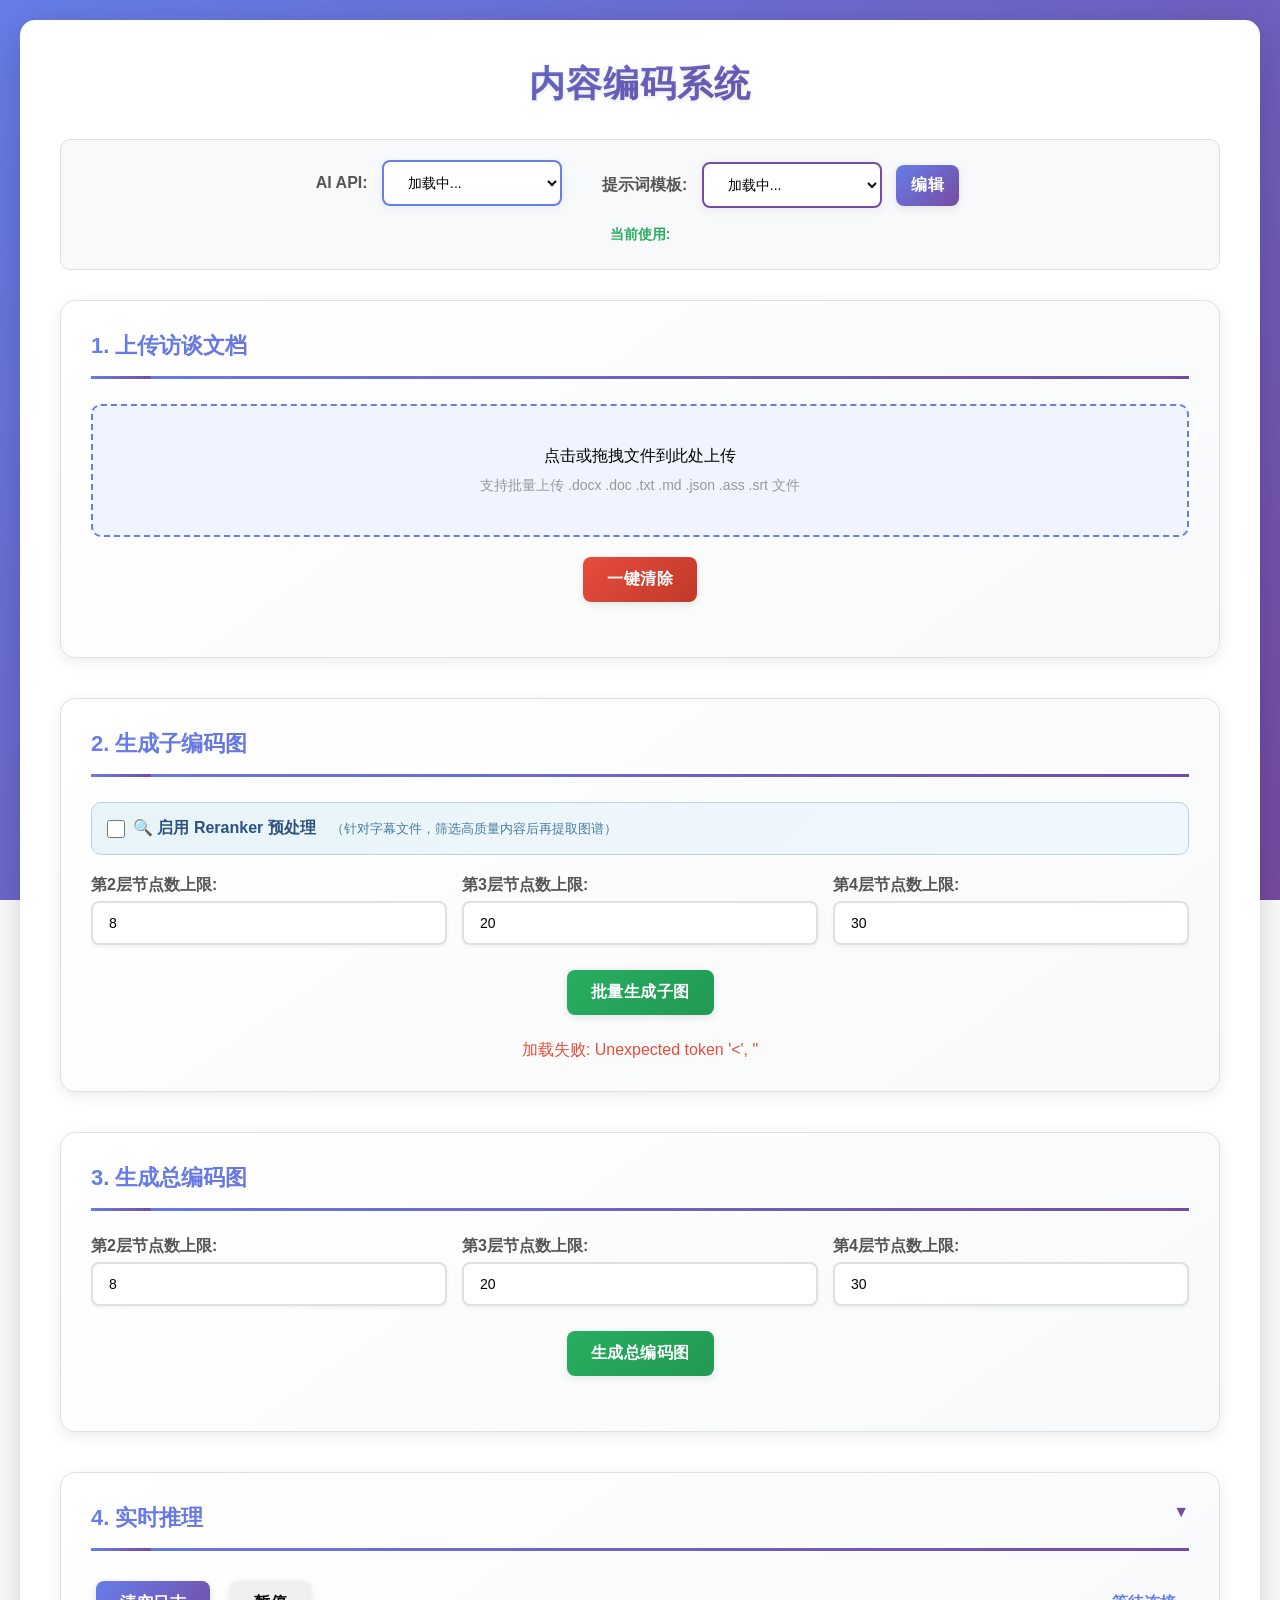
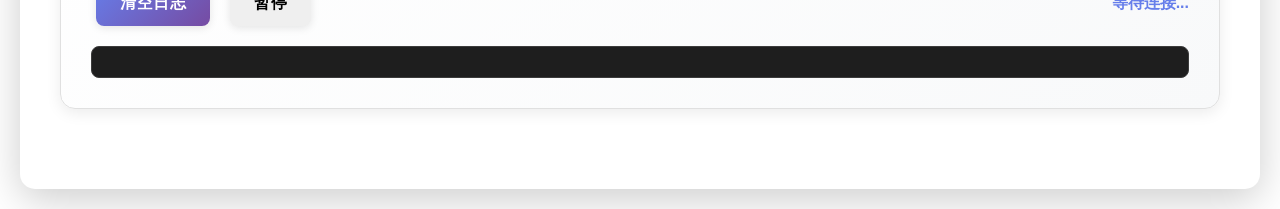
==== commit 3de79fa1: "feat 基于规则的清洗预处理 feat reranker预处理 feat env调整节点上限" ====
--- a/templates/index.html
+++ b/templates/index.html
@@ -458,6 +458,28 @@
         <!-- 生成子图区域 -->
         <div class="section">
             <div class="section-title">2. 生成子编码图</div>
+            
+            <!-- 预处理选项（针对字幕文件） -->
+            <div id="preprocessPanel" style="margin-bottom: 20px; padding: 15px; background: linear-gradient(135deg, #e8f4f8, #f0f8ff); border-radius: 10px; border: 1px solid #b8d4e3;">
+                <div style="display: flex; align-items: center; gap: 15px; flex-wrap: wrap;">
+                    <label style="display: flex; align-items: center; gap: 8px; cursor: pointer; font-weight: bold; color: #2c5282;">
+                        <input type="checkbox" id="enableReranker" style="width: 18px; height: 18px; cursor: pointer;">
+                        <span>🔍 启用 Reranker 预处理</span>
+                    </label>
+                    <span style="color: #4a7c9b; font-size: 13px;">（针对字幕文件，筛选高质量内容后再提取图谱）</span>
+                </div>
+                <div id="rerankerOptions" style="display: none; margin-top: 15px; padding-top: 15px; border-top: 1px dashed #b8d4e3;">
+                    <div style="display: flex; gap: 20px; flex-wrap: wrap; align-items: center;">
+                        <div style="display: flex; align-items: center; gap: 8px;">
+                            <label style="color: #2c5282; font-size: 13px;">保留比例:</label>
+                            <input type="number" id="rerankerTopRatio" value="50" min="10" max="100" step="5" style="width: 60px; padding: 5px; border: 1px solid #b8d4e3; border-radius: 5px;">
+                            <span style="color: #4a7c9b; font-size: 12px;">%</span>
+                        </div>
+                        <span style="color: #718096; font-size: 12px;">💡 按相关度排名保留前N%的句子</span>
+                    </div>
+                </div>
+            </div>
+            
             <div class="config-panel">
                 <div class="config-item">
                     <label>第2层节点数上限:</label>
@@ -1010,9 +1032,40 @@
             return prefix + result;
         }
         
+        // Reranker 开关逻辑
+        document.getElementById('enableReranker').addEventListener('change', function() {
+            const options = document.getElementById('rerankerOptions');
+            options.style.display = this.checked ? 'block' : 'none';
+            
+            // 同步到后端配置
+            updateRerankerConfig();
+        });
+        
+        async function updateRerankerConfig() {
+            const enabled = document.getElementById('enableReranker').checked;
+            const topRatio = parseFloat(document.getElementById('rerankerTopRatio').value) / 100;
+            
+            try {
+                await fetch('/api/update_reranker_config', {
+                    method: 'POST',
+                    headers: {'Content-Type': 'application/json'},
+                    body: JSON.stringify({
+                        enabled: enabled,
+                        top_ratio: topRatio
+                    })
+                });
+            } catch (error) {
+                console.error('更新 Reranker 配置失败:', error);
+            }
+        }
+        
+        // 监听配置变化
+        document.getElementById('rerankerTopRatio').addEventListener('change', updateRerankerConfig);
+        
         async function generateSubgraphs() {
-            // 连接流式输出
-            // taskId 会在响应中返回，稍后连接
+            // 先更新 Reranker 配置
+            await updateRerankerConfig();
+            
             const maxNodes = {
                 level2: parseInt(document.getElementById('level2Nodes').value),
                 level3: parseInt(document.getElementById('level3Nodes').value),
@@ -1630,7 +1683,46 @@
                 setTimeout(() => notification.remove(), 300);
             }, 2000);
         }
-        
+
+        async function switchApiProvider() {
+            const select = document.getElementById('apiProvider');
+            if (!select) {
+                return;
+            }
+            const provider = select.value;
+            if (!provider) {
+                return;
+            }
+
+            try {
+                const response = await fetch('/api/switch_provider', {
+                    method: 'POST',
+                    headers: { 'Content-Type': 'application/json' },
+                    body: JSON.stringify({ provider: provider })
+                });
+                const data = await response.json();
+
+                if (data.success) {
+                    const status = document.getElementById('apiStatus');
+                    if (status && data.current_provider) {
+                        status.textContent = `当前使用: ${data.current_provider} API`;
+                    }
+                    if (typeof showNotification === 'function') {
+                        showNotification(data.message || '已切换 API provider', 'success');
+                    }
+                } else {
+                    if (typeof showNotification === 'function') {
+                        showNotification(data.message || '切换失败', 'error');
+                    }
+                }
+            } catch (error) {
+                if (typeof showNotification === 'function') {
+                    showNotification('切换失败: ' + error.message, 'error');
+                }
+                console.error('切换API provider失败:', error);
+            }
+        }
+
         // 页面加载时初始化
         async function initializePage() {
             // 获取当前API provider状态和可用列表
@@ -1663,10 +1755,62 @@
             // 加载提示词模板
             await loadPromptTemplates();
             
+            // 加载 Reranker 配置
+            await loadRerankerConfig();
+            
+            // 加载默认节点配置
+            await loadDefaultConfig();
+            
             // 加载其他数据
             loadFileList();
             loadSubgraphs();
             checkMergedGraph();
+        }
+        
+        async function loadDefaultConfig() {
+            try {
+                const response = await fetch('/api/get_default_config');
+                const data = await response.json();
+                if (data.success) {
+                    const config = data.config;
+                    // 更新子图配置
+                    document.getElementById('level2Nodes').value = config.max_level2_nodes;
+                    document.getElementById('level3Nodes').value = config.max_level3_nodes;
+                    document.getElementById('level4Nodes').value = config.max_level4_nodes;
+                    // 更新总图配置
+                    document.getElementById('mergedLevel2Nodes').value = config.max_level2_nodes;
+                    document.getElementById('mergedLevel3Nodes').value = config.max_level3_nodes;
+                    document.getElementById('mergedLevel4Nodes').value = config.max_level4_nodes;
+                }
+            } catch (error) {
+                console.error('加载默认配置失败:', error);
+            }
+        }
+        
+        async function loadRerankerConfig() {
+            try {
+                const response = await fetch('/api/get_reranker_config');
+                const data = await response.json();
+                if (data.success) {
+                    const config = data.config;
+                    const checkbox = document.getElementById('enableReranker');
+                    const options = document.getElementById('rerankerOptions');
+                    const topRatioInput = document.getElementById('rerankerTopRatio');
+                    
+                    checkbox.checked = config.enabled;
+                    options.style.display = config.enabled ? 'block' : 'none';
+                    topRatioInput.value = Math.round(config.top_ratio * 100);
+                    
+                    // 如果没有配置 API Key，禁用开关并显示提示
+                    if (!config.has_api_key) {
+                        checkbox.disabled = true;
+                        const panel = document.getElementById('preprocessPanel');
+                        panel.innerHTML += '<div style="color: #c53030; font-size: 12px; margin-top: 10px;">⚠️ 未配置 RERANKER_API_KEY，请在 .env 中配置后重启服务</div>';
+                    }
+                }
+            } catch (error) {
+                console.error('加载 Reranker 配置失败:', error);
+            }
         }
         
         // ==================== 提示词管理函数 ====================
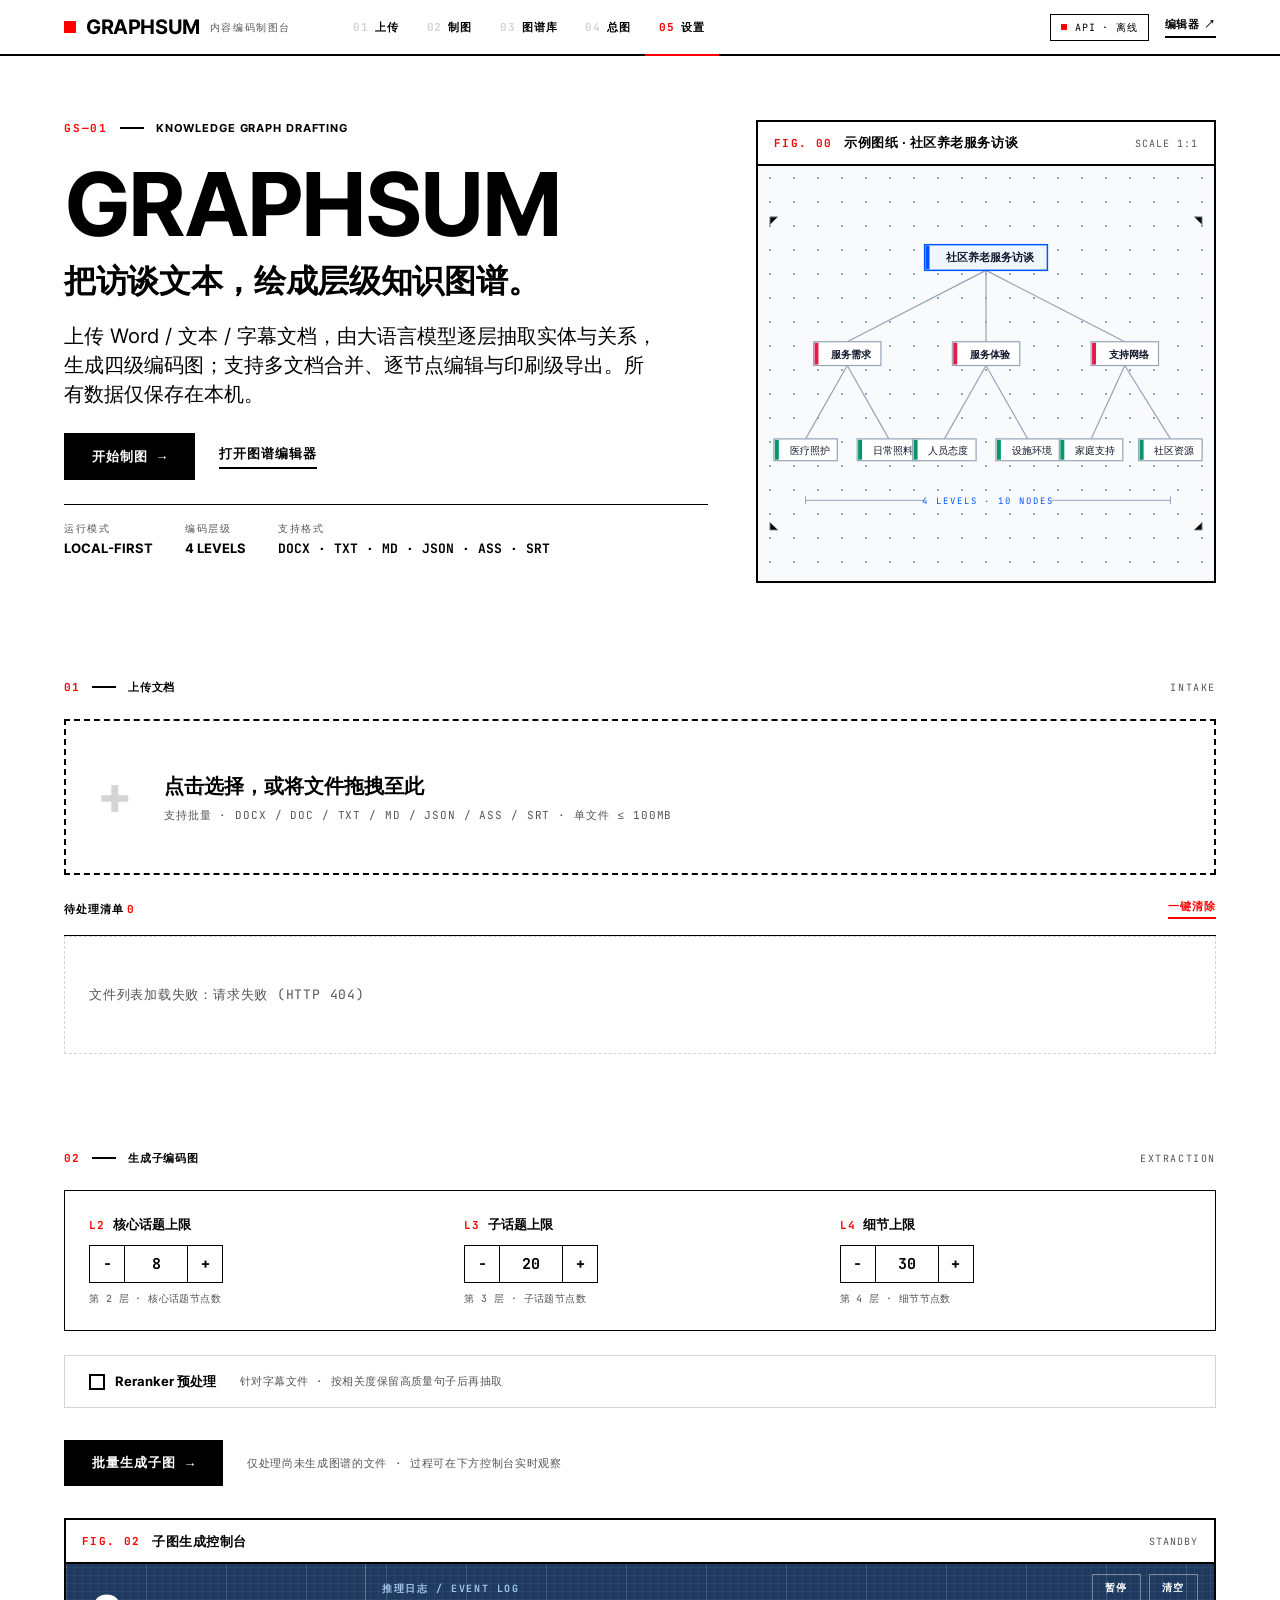
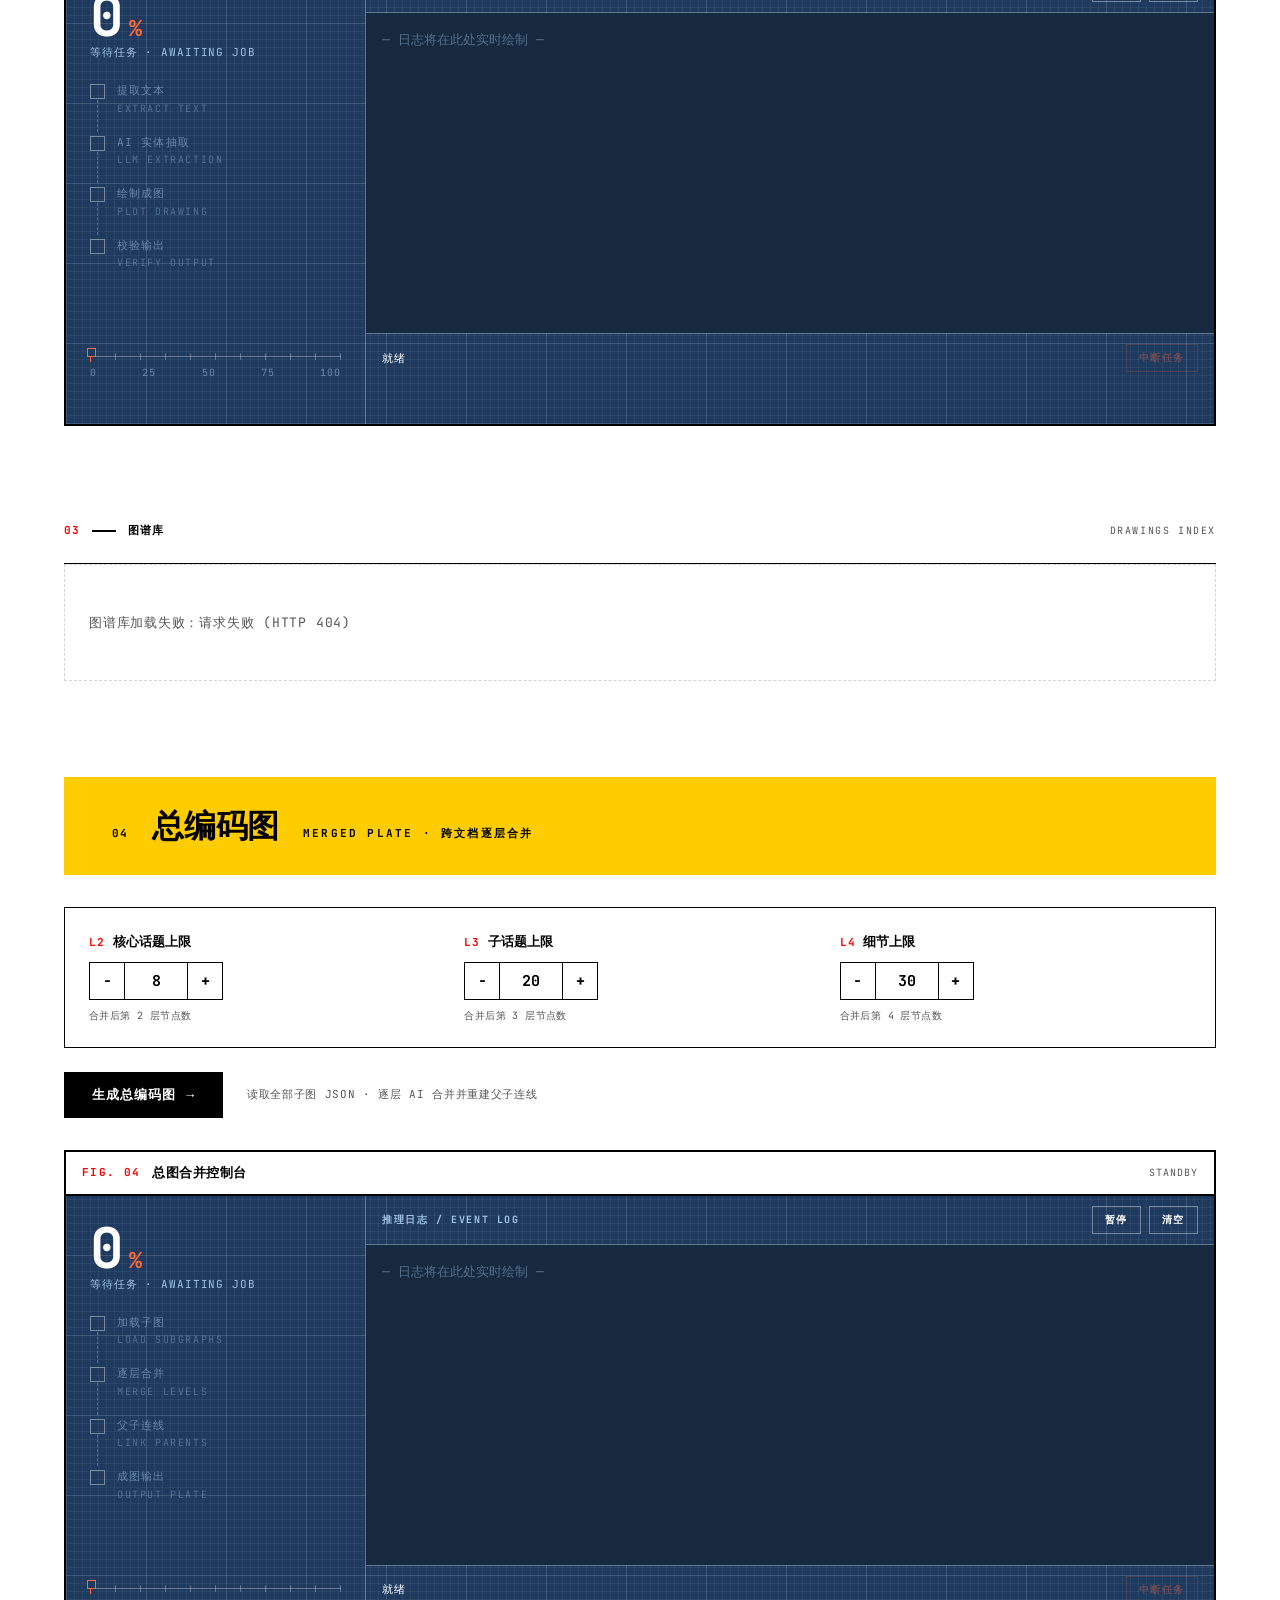
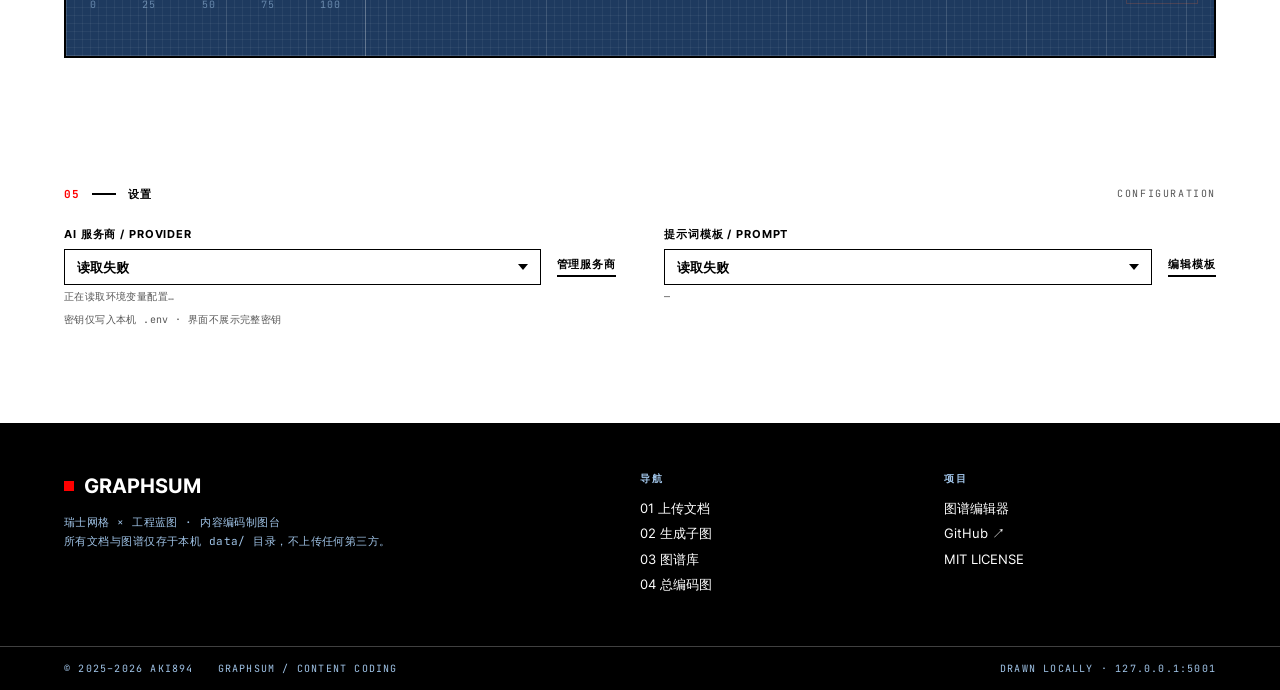
==== commit dca15887: "chore: prepare GraphSum for public release" ====
--- a/templates/index.html
+++ b/templates/index.html
@@ -1,2024 +1,1041 @@
 <!DOCTYPE html>
 <html lang="zh-CN">
 <head>
-    <meta charset="UTF-8">
-    <meta name="viewport" content="width=device-width, initial-scale=1.0">
-    <title>内容编码系统</title>
-    <style>
-        * {
-            margin: 0;
-            padding: 0;
-            box-sizing: border-box;
-        }
-        
-        body {
-            font-family: 'Microsoft YaHei', 'SimHei', Arial, sans-serif;
-            background: linear-gradient(135deg, #667eea 0%, #764ba2 100%);
-            min-height: 100vh;
-            padding: 20px;
-            background-attachment: fixed;
-        }
-        
-        .container {
-            max-width: 1800px;
-            margin: 0 auto;
-            background: white;
-            border-radius: 15px;
-            box-shadow: 0 10px 40px rgba(0,0,0,0.2);
-            padding: 40px;
-        }
-        
-        h1 {
-            text-align: center;
-            background: linear-gradient(135deg, #667eea, #764ba2);
-            -webkit-background-clip: text;
-            -webkit-text-fill-color: transparent;
-            background-clip: text;
-            margin-bottom: 30px;
-            font-size: 36px;
-            font-weight: 700;
-            letter-spacing: 1px;
-            text-shadow: 0 2px 4px rgba(0,0,0,0.1);
-        }
-        
-        .section {
-            margin-bottom: 40px;
-            padding: 30px;
-            background: linear-gradient(145deg, #ffffff, #f8f9fa);
-            border-radius: 15px;
-            border: 1px solid #e0e0e0;
-            box-shadow: 0 4px 15px rgba(0,0,0,0.08);
-            transition: transform 0.3s ease, box-shadow 0.3s ease;
-        }
-        
-        .section:hover {
-            transform: translateY(-2px);
-            box-shadow: 0 8px 25px rgba(0,0,0,0.12);
-        }
-        
-        .section-title {
-            font-size: 22px;
-            font-weight: 700;
-            background: linear-gradient(135deg, #667eea, #764ba2);
-            -webkit-background-clip: text;
-            -webkit-text-fill-color: transparent;
-            background-clip: text;
-            margin-bottom: 25px;
-            padding-bottom: 15px;
-            border-bottom: 3px solid transparent;
-            border-image: linear-gradient(135deg, #667eea, #764ba2) 1;
-            position: relative;
-        }
-        
-        .section-title::after {
-            content: '';
-            position: absolute;
-            bottom: -3px;
-            left: 0;
-            width: 60px;
-            height: 3px;
-            background: linear-gradient(135deg, #667eea, #764ba2);
-            border-radius: 2px;
-        }
-        
-        .upload-area {
-            border: 2px dashed #667eea;
-            border-radius: 10px;
-            padding: 40px;
-            text-align: center;
-            background: #f0f4ff;
-            cursor: pointer;
-            transition: all 0.3s;
-        }
-        
-        .upload-area:hover {
-            background: #e8edff;
-            border-color: #764ba2;
-        }
-        
-        .upload-area.dragover {
-            background: #dde5ff;
-            border-color: #764ba2;
-        }
-        
-        .file-input {
-            display: none;
-        }
-        
-        .btn {
-            padding: 12px 24px;
-            border: none;
-            border-radius: 8px;
-            cursor: pointer;
-            font-size: 16px;
-            font-weight: 600;
-            transition: all 0.3s ease;
-            margin: 5px;
-            position: relative;
-            overflow: hidden;
-            text-transform: none;
-            letter-spacing: 0.5px;
-            box-shadow: 0 2px 8px rgba(0,0,0,0.1);
-        }
-        
-        .btn::before {
-            content: '';
-            position: absolute;
-            top: 0;
-            left: -100%;
-            width: 100%;
-            height: 100%;
-            background: linear-gradient(90deg, transparent, rgba(255,255,255,0.2), transparent);
-            transition: left 0.5s;
-        }
-        
-        .btn:hover::before {
-            left: 100%;
-        }
-        
-        .btn-primary {
-            background: linear-gradient(135deg, #667eea, #764ba2);
-            color: white;
-        }
-        
-        .btn-primary:hover {
-            background: linear-gradient(135deg, #5568d3, #6a4190);
-            transform: translateY(-3px);
-            box-shadow: 0 6px 20px rgba(102, 126, 234, 0.4);
-        }
-        
-        .btn-danger {
-            background: linear-gradient(135deg, #e74c3c, #c0392b);
-            color: white;
-        }
-        
-        .btn-danger:hover {
-            background: linear-gradient(135deg, #c0392b, #a93226);
-            transform: translateY(-3px);
-            box-shadow: 0 6px 20px rgba(231, 76, 60, 0.4);
-        }
-        
-        .btn-warning {
-            background: linear-gradient(135deg, #f39c12, #e67e22);
-            color: white;
-        }
-        
-        .btn-warning:hover {
-            background: linear-gradient(135deg, #e67e22, #d35400);
-            transform: translateY(-3px);
-            box-shadow: 0 6px 20px rgba(243, 156, 18, 0.4);
-        }
-        
-        .btn-success {
-            background: linear-gradient(135deg, #27ae60, #229954);
-            color: white;
-        }
-        
-        .btn-success:hover {
-            background: linear-gradient(135deg, #229954, #1e8449);
-            transform: translateY(-3px);
-            box-shadow: 0 6px 20px rgba(39, 174, 96, 0.4);
-        }
-        
-        .btn:disabled {
-            background: #ccc;
-            cursor: not-allowed;
-            transform: none;
-        }
-        
-        .file-list {
-            margin-top: 20px;
-        }
-        
-        .file-item {
-            padding: 10px;
-            background: white;
-            border-radius: 5px;
-            margin: 5px 0;
-            display: flex;
-            justify-content: space-between;
-            align-items: center;
-        }
-        
-        .config-panel {
-            display: grid;
-            grid-template-columns: repeat(auto-fit, minmax(200px, 1fr));
-            gap: 15px;
-            margin: 20px 0;
-        }
-        
-        .config-item {
-            display: flex;
-            flex-direction: column;
-        }
-        
-        .config-item label {
-            margin-bottom: 5px;
-            color: #555;
-            font-weight: bold;
-        }
-        
-        .config-item input {
-            padding: 12px 16px;
-            border: 2px solid #e0e0e0;
-            border-radius: 8px;
-            font-size: 14px;
-            transition: all 0.3s ease;
-            background: white;
-            box-shadow: 0 2px 4px rgba(0,0,0,0.05);
-        }
-        
-        .config-item input:focus {
-            outline: none;
-            border-color: #667eea;
-            box-shadow: 0 0 0 3px rgba(102, 126, 234, 0.1);
-            transform: translateY(-1px);
-        }
-        
-        .config-item input:hover {
-            border-color: #667eea;
-        }
-        
-        .progress-container {
-            margin: 20px 0;
-            display: none;
-        }
-        
-        .progress-bar {
-            width: 100%;
-            height: 30px;
-            background: #e0e0e0;
-            border-radius: 15px;
-            overflow: hidden;
-            position: relative;
-        }
-        
-        .progress-fill {
-            height: 100%;
-            background: linear-gradient(90deg, #667eea, #764ba2);
-            width: 0%;
-            transition: width 0.5s ease-out;
-            display: flex;
-            align-items: center;
-            justify-content: center;
-            color: white;
-            font-weight: bold;
-            min-width: 3%;
-        }
-        
-        .progress-text {
-            margin-top: 10px;
-            text-align: center;
-            color: #555;
-        }
-        
-        .graph-grid {
-            display: grid;
-            grid-template-columns: repeat(auto-fill, minmax(300px, 1fr));
-            gap: 20px;
-            margin-top: 20px;
-        }
-        
-        .graph-card {
-            background: white;
-            border-radius: 10px;
-            padding: 15px;
-            box-shadow: 0 2px 8px rgba(0,0,0,0.1);
-            transition: transform 0.3s;
-        }
-        
-        .graph-card:hover {
-            transform: translateY(-5px);
-            box-shadow: 0 4px 12px rgba(0,0,0,0.2);
-        }
-        
-        .graph-card img {
-            width: 100%;
-            height: 200px;
-            object-fit: contain;
-            border-radius: 5px;
-            cursor: pointer;
-        }
-        
-        .graph-card .graph-name {
-            margin: 10px 0;
-            font-weight: bold;
-            color: #333;
-        }
-        
-        .graph-actions {
-            display: flex;
-            gap: 10px;
-            margin-top: 10px;
-        }
-        
-        .modal {
-            display: none;
-            position: fixed;
-            z-index: 1000;
-            left: 0;
-            top: 0;
-            width: 100%;
-            height: 100%;
-            background: rgba(0,0,0,0.8);
-            overflow: auto;
-        }
-        
-        .modal-content {
-            background: white;
-            margin: 1% auto;
-            padding: 20px;
-            border-radius: 10px;
-            width: 95%;
-            max-width: 1600px;
-            position: relative;
-            max-height: 95vh;
-            overflow: auto;
-        }
-        
-        .close {
-            position: absolute;
-            right: 20px;
-            top: 20px;
-            font-size: 32px;
-            font-weight: bold;
-            color: #aaa;
-            cursor: pointer;
-            z-index: 1001;
-        }
-        
-        .close:hover {
-            color: #000;
-        }
-        
-        .modal-image-container {
-            position: relative;
-            overflow: auto;
-            width: 100%;
-            height: 80vh;
-            cursor: move;
-            background: #f5f5f5;
-            display: flex;
-            align-items: center;
-            justify-content: center;
-        }
-        
-        .modal-image {
-            position: relative;
-            max-width: 95%;
-            max-height: 95%;
-            width: auto;
-            height: auto;
-            border-radius: 5px;
-            transition: transform 0.1s;
-            user-select: none;
-            background: white;
-            box-shadow: 0 4px 20px rgba(0,0,0,0.3);
-            display: block;
-        }
-        
-        .zoom-controls {
-            text-align: center;
-            margin: 20px 0;
-        }
-        
-        .zoom-controls button {
-            margin: 0 10px;
-        }
-        
-        @keyframes slideIn {
-            from {
-                transform: translateX(400px);
-                opacity: 0;
-            }
-            to {
-                transform: translateX(0);
-                opacity: 1;
-            }
-        }
-        
-        @keyframes slideOut {
-            from {
-                transform: translateX(0);
-                opacity: 1;
-            }
-            to {
-                transform: translateX(400px);
-                opacity: 0;
-            }
-        }
-    </style>
+<meta charset="UTF-8">
+<meta name="viewport" content="width=device-width, initial-scale=1.0">
+<title>GRAPHSUM — 内容编码制图台</title>
+<link rel="stylesheet" href="/static/css/graphsum.css">
+<link rel="icon" href="data:image/svg+xml,%3Csvg xmlns='http://www.w3.org/2000/svg' viewBox='0 0 16 16'%3E%3Crect width='16' height='16' fill='%23fff'/%3E%3Crect x='3' y='3' width='10' height='10' fill='%23ff0000'/%3E%3C/svg%3E">
 </head>
 <body>
-    <div class="container">
-        <h1>内容编码系统</h1>
-        
-        <!-- API和提示词选择器 -->
-        <div class="api-selector" style="text-align: center; margin-bottom: 30px; padding: 20px; background: #f8f9fa; border-radius: 10px; border: 1px solid #e0e0e0;">
-            <div style="display: flex; justify-content: center; gap: 40px; flex-wrap: wrap; margin-bottom: 15px;">
-                <!-- API选择 -->
-                <div>
-                    <label style="font-size: 16px; font-weight: bold; color: #555; margin-right: 10px;">AI API:</label>
-                    <select id="apiProvider" onchange="switchApiProvider()" style="padding: 12px 20px; border: 2px solid #667eea; border-radius: 8px; font-size: 14px; background: white; cursor: pointer; transition: all 0.3s ease; box-shadow: 0 2px 8px rgba(102, 126, 234, 0.1); min-width: 180px;">
-                        <option value="">加载中...</option>
-                    </select>
-                </div>
-                <!-- 提示词模板选择 -->
-                <div>
-                    <label style="font-size: 16px; font-weight: bold; color: #555; margin-right: 10px;">提示词模板:</label>
-                    <select id="promptTemplate" onchange="switchPromptTemplate()" style="padding: 12px 20px; border: 2px solid #764ba2; border-radius: 8px; font-size: 14px; background: white; cursor: pointer; transition: all 0.3s ease; box-shadow: 0 2px 8px rgba(118, 75, 162, 0.1); min-width: 180px;">
-                        <option value="">加载中...</option>
-                    </select>
-                    <button class="btn btn-primary" onclick="openPromptEditor()" style="margin-left: 10px; padding: 10px 15px;">编辑</button>
-                </div>
-            </div>
-            <div id="apiStatus" style="font-size: 14px; color: #27ae60; font-weight: bold;">
-                当前使用: 
-            </div>
-            <div id="promptStatus" style="font-size: 13px; color: #764ba2; margin-top: 5px;"></div>
+
+<!-- ══════════ 固定导航 ══════════ -->
+<header class="nav">
+  <div class="nav-inner">
+    <a class="brand" href="#top"><span class="sq"></span>GRAPHSUM<small>内容编码制图台</small></a>
+    <nav class="nav-links" aria-label="页面分区">
+      <a href="#intake"><span class="no">01</span><span class="nm">上传</span></a>
+      <a href="#draft"><span class="no">02</span><span class="nm">制图</span></a>
+      <a href="#library"><span class="no">03</span><span class="nm">图谱库</span></a>
+      <a href="#merge"><span class="no">04</span><span class="nm">总图</span></a>
+      <a href="#config"><span class="no">05</span><span class="nm">设置</span></a>
+    </nav>
+    <div class="nav-right">
+      <span class="nav-status" id="navStatus"><span class="dot" id="navDot"></span><span id="navProvider">API · 检测中</span></span>
+      <a class="btn-inline btn-inline--sm" href="/editor">编辑器 ↗</a>
+    </div>
+  </div>
+</header>
+
+<main class="page" id="top">
+
+  <!-- ══════════ 海报头 ══════════ -->
+  <section class="hero">
+    <div class="hero-left">
+      <div class="hero-kicker"><span class="no">GS—01</span><span class="dash"></span><span class="label">KNOWLEDGE GRAPH DRAFTING</span></div>
+      <h1 class="hero-title">GRAPHSUM<span class="thin">把访谈文本，绘成层级知识图谱。</span></h1>
+      <p class="hero-desc">上传 Word / 文本 / 字幕文档，由大语言模型逐层抽取实体与关系，生成四级编码图；支持多文档合并、逐节点编辑与印刷级导出。所有数据仅保存在本机。</p>
+      <div class="hero-cta">
+        <a class="btn-block" href="#intake">开始制图 <span class="arrow">→</span></a>
+        <a class="btn-inline" href="/editor">打开图谱编辑器</a>
+      </div>
+      <div class="hero-meta">
+        <div class="cell"><div class="k">运行模式</div><div class="v">LOCAL-FIRST</div></div>
+        <div class="cell"><div class="k">编码层级</div><div class="v">4 LEVELS</div></div>
+        <div class="cell"><div class="k">支持格式</div><div class="v mono" style="font-size:13px">DOCX · TXT · MD · JSON · ASS · SRT</div></div>
+      </div>
+    </div>
+    <div class="plate hero-plate">
+      <div class="plate-cap">
+        <span class="fig">FIG. 00</span><span class="ttl">示例图纸 · 社区养老服务访谈</span>
+        <span class="meta">SCALE 1:1</span>
+      </div>
+      <div class="plate-body paper-bed">
+        <svg class="hero-svg" viewBox="0 0 460 340" preserveAspectRatio="xMidYMid meet" role="img" aria-label="示例知识图谱：根节点向下分出三个核心话题与六个子话题">
+          <!-- 角部规线标记 -->
+          <g stroke="#94a3b8" stroke-width="1">
+            <path d="M12 20 V12 H20"/><path d="M440 12 H448 V20"/><path d="M448 320 V328 H440"/><path d="M20 328 H12 V320"/>
+          </g>
+          <!-- 连线 -->
+          <g stroke="#94a3b8" stroke-width="1.2" fill="none">
+            <path class="draw-edge" style="animation-delay:.45s" d="M230 66 L90 138"/>
+            <path class="draw-edge" style="animation-delay:.60s" d="M230 66 L230 138"/>
+            <path class="draw-edge" style="animation-delay:.75s" d="M230 66 L370 138"/>
+            <path class="draw-edge" style="animation-delay:1.35s" d="M90 162 L48 236"/>
+            <path class="draw-edge" style="animation-delay:1.45s" d="M90 162 L132 236"/>
+            <path class="draw-edge" style="animation-delay:1.55s" d="M230 162 L188 236"/>
+            <path class="draw-edge" style="animation-delay:1.65s" d="M230 162 L272 236"/>
+            <path class="draw-edge" style="animation-delay:1.75s" d="M370 162 L336 236"/>
+            <path class="draw-edge" style="animation-delay:1.85s" d="M370 162 L416 236"/>
+          </g>
+          <!-- 根节点 -->
+          <g class="draw-node" style="animation-delay:.15s">
+            <rect x="168" y="40" width="124" height="26" fill="#eff6ff" stroke="#0055ff" stroke-width="1.6"/>
+            <rect x="169" y="41" width="4" height="24" fill="#0055ff"/>
+            <text x="234" y="57" text-anchor="middle" font-family="'Inter','Microsoft YaHei',sans-serif" font-size="11" font-weight="700" fill="#0f172a">社区养老服务访谈</text>
+          </g>
+          <!-- L2 -->
+          <g font-family="'Inter','Microsoft YaHei',sans-serif" font-size="10.5" font-weight="700" fill="#0f172a">
+            <g class="draw-node" style="animation-delay:.95s"><rect x="56" y="138" width="68" height="24" fill="#ffffff" stroke="#94a3b8" stroke-width="1.2"/><rect x="57" y="139" width="4" height="22" fill="#e11d48"/><text x="94" y="154" text-anchor="middle">服务需求</text></g>
+            <g class="draw-node" style="animation-delay:1.10s"><rect x="196" y="138" width="68" height="24" fill="#ffffff" stroke="#94a3b8" stroke-width="1.2"/><rect x="197" y="139" width="4" height="22" fill="#e11d48"/><text x="234" y="154" text-anchor="middle">服务体验</text></g>
+            <g class="draw-node" style="animation-delay:1.25s"><rect x="336" y="138" width="68" height="24" fill="#ffffff" stroke="#94a3b8" stroke-width="1.2"/><rect x="337" y="139" width="4" height="22" fill="#e11d48"/><text x="374" y="154" text-anchor="middle">支持网络</text></g>
+          </g>
+          <!-- L3 -->
+          <g font-family="'Inter','Microsoft YaHei',sans-serif" font-size="10" fill="#0f172a">
+            <g class="draw-node" style="animation-delay:1.90s"><rect x="16" y="236" width="64" height="22" fill="#ffffff" stroke="#94a3b8" stroke-width="1.2"/><rect x="17" y="237" width="4" height="20" fill="#059669"/><text x="52" y="251" text-anchor="middle">医疗照护</text></g>
+            <g class="draw-node" style="animation-delay:2.00s"><rect x="100" y="236" width="64" height="22" fill="#ffffff" stroke="#94a3b8" stroke-width="1.2"/><rect x="101" y="237" width="4" height="20" fill="#059669"/><text x="136" y="251" text-anchor="middle">日常照料</text></g>
+            <g class="draw-node" style="animation-delay:2.10s"><rect x="156" y="236" width="64" height="22" fill="#ffffff" stroke="#94a3b8" stroke-width="1.2"/><rect x="157" y="237" width="4" height="20" fill="#059669"/><text x="192" y="251" text-anchor="middle">人员态度</text></g>
+            <g class="draw-node" style="animation-delay:2.20s"><rect x="240" y="236" width="64" height="22" fill="#ffffff" stroke="#94a3b8" stroke-width="1.2"/><rect x="241" y="237" width="4" height="20" fill="#059669"/><text x="276" y="251" text-anchor="middle">设施环境</text></g>
+            <g class="draw-node" style="animation-delay:2.30s"><rect x="304" y="236" width="64" height="22" fill="#ffffff" stroke="#94a3b8" stroke-width="1.2"/><rect x="305" y="237" width="4" height="20" fill="#059669"/><text x="340" y="251" text-anchor="middle">家庭支持</text></g>
+            <g class="draw-node" style="animation-delay:2.40s"><rect x="384" y="236" width="64" height="22" fill="#ffffff" stroke="#94a3b8" stroke-width="1.2"/><rect x="385" y="237" width="4" height="20" fill="#059669"/><text x="420" y="251" text-anchor="middle">社区资源</text></g>
+          </g>
+          <!-- 底部尺寸线 -->
+          <g class="draw-label" style="animation-delay:2.7s">
+            <line x1="48" y1="298" x2="416" y2="298" stroke="#94a3b8" stroke-width="1"/>
+            <line x1="48" y1="294" x2="48" y2="302" stroke="#94a3b8"/>
+            <line x1="416" y1="294" x2="416" y2="302" stroke="#94a3b8"/>
+            <rect x="168" y="290" width="128" height="16" fill="#f8fafc"/>
+            <text x="232" y="302" text-anchor="middle" font-family="'JetBrains Mono',Consolas,monospace" font-size="9" letter-spacing="2" fill="#0055ff">4 LEVELS · 10 NODES</text>
+          </g>
+        </svg>
+      </div>
+    </div>
+  </section>
+
+  <!-- ══════════ 01 上传 ══════════ -->
+  <section class="section reveal" id="intake">
+    <div class="sec-label"><span class="no">01</span><span class="dash"></span><span class="ttl">上传文档</span><span class="en">INTAKE</span></div>
+    <div class="dropzone" id="dropzone" role="button" tabindex="0" aria-label="点击或拖拽上传文件">
+      <span class="dz-no">+</span>
+      <div>
+        <div class="dz-ttl" id="dzTitle">点击选择，或将文件拖拽至此</div>
+        <div class="dz-hint">支持批量 · DOCX / DOC / TXT / MD / JSON / ASS / SRT · 单文件 ≤ 100MB</div>
+      </div>
+    </div>
+    <input type="file" id="fileInput" multiple accept=".docx,.doc,.txt,.md,.json,.ass,.srt" hidden>
+    <div style="display:flex;align-items:center;gap:24px;margin:24px 0 16px;flex-wrap:wrap">
+      <span class="label">待处理清单 <span class="red mono" id="fileCount">0</span></span>
+      <span style="flex:1"></span>
+      <button class="btn-inline btn-inline--red btn-inline--sm" id="clearFilesBtn">一键清除</button>
+    </div>
+    <div class="rows" id="fileList"></div>
+  </section>
+
+  <!-- ══════════ 02 制图 ══════════ -->
+  <section class="section reveal" id="draft">
+    <div class="sec-label"><span class="no">02</span><span class="dash"></span><span class="ttl">生成子编码图</span><span class="en">EXTRACTION</span></div>
+
+    <div class="spec" style="margin-bottom:24px">
+      <div class="spec-item">
+        <div class="k"><span class="lv">L2</span><span class="nm">核心话题上限</span></div>
+        <div class="stepper" data-stepper><button type="button" aria-label="减少">−</button><input type="number" id="level2Nodes" value="8" min="1" max="20" step="1" aria-label="第2层节点数上限"><button type="button" aria-label="增加">+</button></div>
+        <div class="note">第 2 层 · 核心话题节点数</div>
+      </div>
+      <div class="spec-item">
+        <div class="k"><span class="lv">L3</span><span class="nm">子话题上限</span></div>
+        <div class="stepper" data-stepper><button type="button" aria-label="减少">−</button><input type="number" id="level3Nodes" value="20" min="1" max="50" step="1" aria-label="第3层节点数上限"><button type="button" aria-label="增加">+</button></div>
+        <div class="note">第 3 层 · 子话题节点数</div>
+      </div>
+      <div class="spec-item">
+        <div class="k"><span class="lv">L4</span><span class="nm">细节上限</span></div>
+        <div class="stepper" data-stepper><button type="button" aria-label="减少">−</button><input type="number" id="level4Nodes" value="30" min="1" max="100" step="1" aria-label="第4层节点数上限"><button type="button" aria-label="增加">+</button></div>
+        <div class="note">第 4 层 · 细节节点数</div>
+      </div>
+    </div>
+
+    <div style="display:flex;align-items:center;gap:24px;flex-wrap:wrap;margin-bottom:32px;border:1px solid var(--rule);padding:16px 24px">
+      <label class="check"><input type="checkbox" id="enableReranker"><span class="box"></span><span class="txt">Reranker 预处理</span></label>
+      <span class="mono" style="font-size:11px;color:var(--mute);letter-spacing:.04em">针对字幕文件 · 按相关度保留高质量句子后再抽取</span>
+      <span id="rerankerOptions" style="display:none;align-items:center;gap:12px">
+        <span class="label">保留比例</span>
+        <span class="stepper" data-stepper><button type="button" aria-label="减少">−</button><input type="number" id="rerankerTopRatio" value="50" min="10" max="100" step="5" aria-label="保留比例"><button type="button" aria-label="增加">+</button></span>
+        <span class="mono" style="font-size:11px;color:var(--mute)">%</span>
+      </span>
+    </div>
+
+    <div style="display:flex;align-items:center;gap:24px;margin-bottom:32px;flex-wrap:wrap">
+      <button class="btn-block" id="generateSubBtn">批量生成子图 <span class="arrow">→</span></button>
+      <span class="mono" style="font-size:11px;color:var(--mute);letter-spacing:.06em">仅处理尚未生成图谱的文件 · 过程可在下方控制台实时观察</span>
+    </div>
+
+    <div id="subConsole"></div>
+  </section>
+
+  <!-- ══════════ 03 图谱库 ══════════ -->
+  <section class="section reveal" id="library">
+    <div class="sec-label"><span class="no">03</span><span class="dash"></span><span class="ttl">图谱库</span><span class="en">DRAWINGS INDEX</span></div>
+    <div class="rows" id="subgraphList"></div>
+  </section>
+
+  <!-- ══════════ 04 总图 ══════════ -->
+  <section class="section reveal" id="merge">
+    <div class="band-yellow" style="margin-bottom:32px">
+      <span class="no">04</span>
+      <span class="h">总编码图</span>
+      <span class="en">MERGED PLATE · 跨文档逐层合并</span>
+    </div>
+    <div class="spec" style="margin-bottom:24px">
+      <div class="spec-item">
+        <div class="k"><span class="lv">L2</span><span class="nm">核心话题上限</span></div>
+        <div class="stepper" data-stepper><button type="button" aria-label="减少">−</button><input type="number" id="mergedLevel2Nodes" value="8" min="1" max="20" step="1" aria-label="总图第2层节点数上限"><button type="button" aria-label="增加">+</button></div>
+        <div class="note">合并后第 2 层节点数</div>
+      </div>
+      <div class="spec-item">
+        <div class="k"><span class="lv">L3</span><span class="nm">子话题上限</span></div>
+        <div class="stepper" data-stepper><button type="button" aria-label="减少">−</button><input type="number" id="mergedLevel3Nodes" value="20" min="1" max="50" step="1" aria-label="总图第3层节点数上限"><button type="button" aria-label="增加">+</button></div>
+        <div class="note">合并后第 3 层节点数</div>
+      </div>
+      <div class="spec-item">
+        <div class="k"><span class="lv">L4</span><span class="nm">细节上限</span></div>
+        <div class="stepper" data-stepper><button type="button" aria-label="减少">−</button><input type="number" id="mergedLevel4Nodes" value="30" min="1" max="100" step="1" aria-label="总图第4层节点数上限"><button type="button" aria-label="增加">+</button></div>
+        <div class="note">合并后第 4 层节点数</div>
+      </div>
+    </div>
+    <div style="display:flex;align-items:center;gap:24px;margin-bottom:32px;flex-wrap:wrap">
+      <button class="btn-block" id="generateMergedBtn">生成总编码图 <span class="arrow">→</span></button>
+      <span class="mono" style="font-size:11px;color:var(--mute);letter-spacing:.06em">读取全部子图 JSON · 逐层 AI 合并并重建父子连线</span>
+    </div>
+    <div id="mergeConsole" style="margin-bottom:32px"></div>
+    <div class="rows" id="mergedResult" style="display:none"></div>
+  </section>
+
+  <!-- ══════════ 05 设置 ══════════ -->
+  <section class="section reveal" id="config">
+    <div class="sec-label"><span class="no">05</span><span class="dash"></span><span class="ttl">设置</span><span class="en">CONFIGURATION</span></div>
+    <div style="display:grid;grid-template-columns:1fr 1fr;gap:48px" class="config-grid">
+      <div>
+        <label class="field-label" for="apiProvider">AI 服务商 / PROVIDER</label>
+        <div style="display:flex;gap:16px;align-items:center">
+          <select class="field" id="apiProvider" style="flex:1;min-width:0"><option value="">检测中…</option></select>
+          <button class="btn-inline btn-inline--sm" id="openProviderMgrBtn" style="flex:none">管理服务商</button>
         </div>
-        
-        <!-- 文件上传区域 -->
-        <div class="section">
-            <div class="section-title">1. 上传访谈文档</div>
-            <div class="upload-area" id="uploadArea">
-                <p>点击或拖拽文件到此处上传</p>
-                <p style="color: #999; font-size: 14px; margin-top: 10px;">支持批量上传 .docx .doc .txt .md .json .ass .srt 文件</p>
-                <input type="file" id="fileInput" class="file-input" multiple accept=".docx,.doc,.txt,.md,.json,.ass,.srt">
-            </div>
-            <div style="margin-top: 15px; text-align: center;">
-                <button class="btn btn-danger" onclick="clearFiles()">一键清除</button>
-            </div>
-            <div id="uploadStatus" style="margin-top: 15px; text-align: center; display: none;">
-                <p style="color: #667eea; font-weight: bold;">正在上传...</p>
-            </div>
-            <div class="file-list" id="fileList"></div>
+        <div class="field-hint" id="apiStatusText">正在读取环境变量配置…</div>
+        <div class="field-hint" style="margin-top:8px">密钥仅写入本机 .env · 界面不展示完整密钥</div>
+      </div>
+      <div>
+        <label class="field-label" for="promptTemplate">提示词模板 / PROMPT</label>
+        <div style="display:flex;gap:16px;align-items:center">
+          <select class="field" id="promptTemplate" style="flex:1"><option value="">加载中…</option></select>
+          <button class="btn-inline btn-inline--sm" id="openPromptEditorBtn">编辑模板</button>
         </div>
-        
-        <!-- 生成子图区域 -->
-        <div class="section">
-            <div class="section-title">2. 生成子编码图</div>
-            
-            <!-- 预处理选项（针对字幕文件） -->
-            <div id="preprocessPanel" style="margin-bottom: 20px; padding: 15px; background: linear-gradient(135deg, #e8f4f8, #f0f8ff); border-radius: 10px; border: 1px solid #b8d4e3;">
-                <div style="display: flex; align-items: center; gap: 15px; flex-wrap: wrap;">
-                    <label style="display: flex; align-items: center; gap: 8px; cursor: pointer; font-weight: bold; color: #2c5282;">
-                        <input type="checkbox" id="enableReranker" style="width: 18px; height: 18px; cursor: pointer;">
-                        <span>🔍 启用 Reranker 预处理</span>
-                    </label>
-                    <span style="color: #4a7c9b; font-size: 13px;">（针对字幕文件，筛选高质量内容后再提取图谱）</span>
-                </div>
-                <div id="rerankerOptions" style="display: none; margin-top: 15px; padding-top: 15px; border-top: 1px dashed #b8d4e3;">
-                    <div style="display: flex; gap: 20px; flex-wrap: wrap; align-items: center;">
-                        <div style="display: flex; align-items: center; gap: 8px;">
-                            <label style="color: #2c5282; font-size: 13px;">保留比例:</label>
-                            <input type="number" id="rerankerTopRatio" value="50" min="10" max="100" step="5" style="width: 60px; padding: 5px; border: 1px solid #b8d4e3; border-radius: 5px;">
-                            <span style="color: #4a7c9b; font-size: 12px;">%</span>
-                        </div>
-                        <span style="color: #718096; font-size: 12px;">💡 按相关度排名保留前N%的句子</span>
-                    </div>
-                </div>
-            </div>
-            
-            <div class="config-panel">
-                <div class="config-item">
-                    <label>第2层节点数上限:</label>
-                    <input type="number" id="level2Nodes" value="8" min="1" max="20">
-                </div>
-                <div class="config-item">
-                    <label>第3层节点数上限:</label>
-                    <input type="number" id="level3Nodes" value="20" min="1" max="50">
-                </div>
-                <div class="config-item">
-                    <label>第4层节点数上限:</label>
-                    <input type="number" id="level4Nodes" value="30" min="1" max="100">
-                </div>
-            </div>
-            <div style="text-align: center; margin-top: 20px;">
-                <button class="btn btn-success" onclick="generateSubgraphs()">批量生成子图</button>
-            </div>
-            <div class="progress-container" id="subgraphProgress">
-                <div class="progress-bar">
-                    <div class="progress-fill" id="subgraphProgressFill">0%</div>
-                </div>
-                <div class="progress-text" id="subgraphProgressText">准备中...</div>
-                <div style="text-align: center; margin-top: 10px;">
-                    <button class="btn btn-danger" onclick="cancelSubgraphTask()">中断任务</button>
-                </div>
-            </div>
-            <div class="graph-grid" id="subgraphGrid"></div>
+        <div class="field-hint" id="promptDesc">—</div>
+      </div>
+    </div>
+  </section>
+
+</main>
+
+<!-- ══════════ 页脚 ══════════ -->
+<footer class="footer">
+  <div class="footer-inner">
+    <div>
+      <div class="f-brand"><span class="sq"></span>GRAPHSUM</div>
+      <div class="f-note">瑞士网格 × 工程蓝图 · 内容编码制图台<br>所有文档与图谱仅存于本机 data/ 目录，不上传任何第三方。</div>
+    </div>
+    <div class="f-col">
+      <div class="k">导航</div>
+      <a href="#intake">01 上传文档</a>
+      <a href="#draft">02 生成子图</a>
+      <a href="#library">03 图谱库</a>
+      <a href="#merge">04 总编码图</a>
+    </div>
+    <div class="f-col">
+      <div class="k">项目</div>
+      <a href="/editor">图谱编辑器</a>
+      <a href="https://github.com/Aki894/graphsum" target="_blank" rel="noopener">GitHub ↗</a>
+      <span>MIT LICENSE</span>
+    </div>
+  </div>
+  <div class="footer-base"><div class="page"><span>© 2025–2026 AKI894</span><span>GRAPHSUM / CONTENT CODING</span><span style="margin-left:auto">DRAWN LOCALLY · 127.0.0.1:5001</span></div></div>
+</footer>
+
+<!-- ══════════ 图谱查看器（蓝图制图台） ══════════ -->
+<div class="viewer" id="viewer" role="dialog" aria-modal="true" aria-label="图谱查看器">
+  <div class="viewer-cap">
+    <span class="fig" id="viewerFig">FIG. 03</span>
+    <span class="name" id="viewerName">—</span>
+    <span class="counts" id="viewerCounts">N 0 · E 0</span>
+    <span class="sp">
+      <select class="field" id="viewerLayout" style="padding:6px 30px 6px 10px;font-size:11px" aria-label="布局">
+        <option value="butterfly">蝶形布局</option>
+        <option value="hierarchical">层级布局</option>
+        <option value="force">力导向</option>
+      </select>
+      <button class="btn-inline btn-inline--sm" id="viewerZoomOut" aria-label="缩小">−</button>
+      <button class="btn-inline btn-inline--sm" id="viewerZoomIn" aria-label="放大">+</button>
+      <button class="btn-inline btn-inline--sm" id="viewerFit">适应</button>
+      <button class="btn-inline btn-inline--sm" id="viewerLabels">标签</button>
+      <button class="btn-inline btn-inline--sm" id="viewerPngToggle">印刷版</button>
+      <button class="btn-inline btn-inline--sm" id="viewerDlPng">下载 PNG</button>
+      <button class="btn-inline btn-inline--sm" id="viewerDlJson">下载 JSON</button>
+      <a class="btn-inline btn-inline--sm btn-inline--blue" id="viewerEdit" href="/editor">编辑 ↗</a>
+      <button class="btn-inline btn-inline--sm btn-inline--red" id="viewerClose">关闭 ×</button>
+    </span>
+  </div>
+  <div class="viewer-stage paper-bed">
+    <div class="viewer-canvas" id="viewerCanvas"></div>
+    <div class="viewer-png" id="viewerPng"><img id="viewerPngImg" alt="图谱印刷版图片"></div>
+    <div class="viewer-legend hud-card" id="viewerLegend"></div>
+    <div class="viewer-hint hud-card">滚轮缩放 · 左/右键拖拽平移 · 双击节点聚焦</div>
+  </div>
+</div>
+
+<!-- ══════════ 提示词编辑模态 ══════════ -->
+<div class="modal" id="promptModal" role="dialog" aria-modal="true" aria-label="提示词模板编辑">
+  <div class="modal-box modal-box--wide">
+    <button class="modal-x" id="promptModalX" aria-label="关闭">×</button>
+    <div class="m-kicker"><span class="no">CFG—01</span><span class="dash"></span><span class="label">PROMPT TEMPLATE</span></div>
+    <h3>提示词模板编辑</h3>
+    <div class="form-grid" style="grid-template-columns:1fr 1fr">
+      <div>
+        <label class="field-label" for="pmSelect">选择模板</label>
+        <select class="field" id="pmSelect" style="width:100%"></select>
+      </div>
+      <div>
+        <label class="field-label" for="pmName">模板 ID（保存键名）</label>
+        <input class="field" id="pmName" style="width:100%" placeholder="如 my_template">
+      </div>
+      <div>
+        <label class="field-label" for="pmDisplay">显示名称</label>
+        <input class="field" id="pmDisplay" style="width:100%" placeholder="如 我的自定义模板">
+      </div>
+      <div>
+        <label class="field-label" for="pmDesc">描述</label>
+        <input class="field" id="pmDesc" style="width:100%" placeholder="模板用途描述">
+      </div>
+      <div class="full">
+        <label class="field-label" for="pmEntities">实体提取提示词</label>
+        <textarea class="field" id="pmEntities" rows="12" style="width:100%"></textarea>
+        <div class="field-hint">可用变量：{text} · {max_level2} · {max_level3} · {max_level4}</div>
+      </div>
+      <div class="full">
+        <label class="field-label" for="pmTopic">主题提取提示词</label>
+        <textarea class="field" id="pmTopic" rows="6" style="width:100%"></textarea>
+        <div class="field-hint">可用变量：{text}</div>
+      </div>
+    </div>
+    <div class="m-acts">
+      <button class="btn-inline btn-inline--red" id="pmDelete">删除模板</button>
+      <span class="sp"></span>
+      <button class="btn-inline" id="pmCancel">取消</button>
+      <button class="btn-inline" id="pmSave">保存模板</button>
+      <button class="btn-block" id="pmSaveUse" style="padding:10px 20px">保存并使用</button>
+    </div>
+  </div>
+</div>
+
+<!-- ══════════ API 服务商管理模态 ══════════ -->
+<div class="modal" id="providerModal" role="dialog" aria-modal="true" aria-label="API 服务商管理">
+  <div class="modal-box modal-box--wide">
+    <button class="modal-x" id="providerModalX" aria-label="关闭">×</button>
+    <div class="m-kicker"><span class="no">CFG—02</span><span class="dash"></span><span class="label">API PROVIDERS</span></div>
+    <h3>API 服务商管理</h3>
+
+    <!-- 列表视图 -->
+    <div id="pvListView">
+      <div class="pv-list" id="pvList"></div>
+      <div class="m-acts">
+        <button class="btn-inline" id="pvAddBtn">+ 新增服务商</button>
+        <span class="sp"></span>
+        <button class="btn-inline" id="pvCloseBtn">关闭</button>
+      </div>
+    </div>
+
+    <!-- 编辑 / 新增表单 -->
+    <div id="pvFormView" style="display:none">
+      <div class="form-grid" style="grid-template-columns:1fr 1fr">
+        <div>
+          <label class="field-label" for="pvName">名称 / NAME</label>
+          <input class="field" id="pvName" style="width:100%" placeholder="如 openai" autocomplete="off">
+          <div class="field-hint">小写字母开头 · 字母 / 数字 / 下划线</div>
         </div>
-        
-        <!-- 生成总图区域 -->
-        <div class="section">
-            <div class="section-title">3. 生成总编码图</div>
-            <div class="config-panel">
-                <div class="config-item">
-                    <label>第2层节点数上限:</label>
-                    <input type="number" id="mergedLevel2Nodes" value="8" min="1" max="20">
-                </div>
-                <div class="config-item">
-                    <label>第3层节点数上限:</label>
-                    <input type="number" id="mergedLevel3Nodes" value="20" min="1" max="50">
-                </div>
-                <div class="config-item">
-                    <label>第4层节点数上限:</label>
-                    <input type="number" id="mergedLevel4Nodes" value="30" min="1" max="100">
-                </div>
-            </div>
-            <div style="text-align: center; margin-top: 20px;">
-                <button class="btn btn-success" onclick="generateMergedGraph()">生成总编码图</button>
-            </div>
-            <div class="progress-container" id="mergedProgress">
-                <div class="progress-bar">
-                    <div class="progress-fill" id="mergedProgressFill">0%</div>
-                </div>
-                <div class="progress-text" id="mergedProgressText">准备中...</div>
-                <div style="text-align: center; margin-top: 10px;">
-                    <button class="btn btn-danger" onclick="cancelMergedTask()">中断任务</button>
-                </div>
-            </div>
-            <div id="mergedGraphContainer" style="text-align: center; margin-top: 20px;"></div>
+        <div>
+          <label class="field-label" for="pvModel">模型 / MODEL</label>
+          <input class="field" id="pvModel" style="width:100%" placeholder="如 gpt-4o-mini" autocomplete="off">
         </div>
-        
-        <!-- 流式输出显示区域 -->
-        <div class="section">
-            <div class="section-title" style="cursor: pointer;" onclick="toggleStreamPanel()">
-                4. 实时推理 
-                <span id="streamToggleIcon" style="float: right; font-size: 16px;">▼</span>
-            </div>
-            <div id="streamPanel" style="display: block;">
-                <div style="margin-bottom: 15px; display: flex; gap: 10px; align-items: center;">
-                    <button class="btn btn-primary" onclick="clearStreamOutput()">清空日志</button>
-                    <button class="btn btn-secondary" id="pauseStreamBtn" onclick="toggleStreamPause()">暂停</button>
-                    <span id="streamStatus" style="color: #667eea; font-weight: bold; margin-left: auto;">等待连接...</span>
-                </div>
-                <div id="streamOutput" style="
-                    background: #1e1e1e;
-                    color: #d4d4d4;
-                    padding: 15px;
-                    border-radius: 8px;
-                    font-family: 'Consolas', 'Monaco', 'Courier New', monospace;
-                    font-size: 13px;
-                    line-height: 1.6;
-                    max-height: 500px;
-                    overflow-y: auto;
-                    white-space: pre-wrap;
-                    word-wrap: break-word;
-                    border: 1px solid #3c3c3c;
-                "></div>
-            </div>
+        <div class="full">
+          <label class="field-label" for="pvUrl">接口地址 / BASE URL</label>
+          <input class="field" id="pvUrl" style="width:100%" placeholder="https://api.example.com/v1" autocomplete="off">
+          <div class="field-hint">兼容 OpenAI API 格式的服务地址</div>
         </div>
-    </div>
-    
-    <!-- 图片预览模态框 -->
-    <div id="imageModal" class="modal">
-        <div class="modal-content">
-            <span class="close" onclick="closeModal()">&times;</span>
-            <div class="zoom-controls">
-                <button class="btn btn-primary" onclick="zoomOut()">缩小</button>
-                <button class="btn btn-primary" onclick="resetZoom()">重置</button>
-                <button class="btn btn-primary" onclick="zoomIn()">放大</button>
-            </div>
-            <div class="modal-image-container" id="imageContainer">
-                <img id="modalImage" class="modal-image" src="" alt="预览图片">
-            </div>
+        <div class="full">
+          <label class="field-label" for="pvKey">API 密钥 / KEY</label>
+          <input class="field" id="pvKey" type="password" style="width:100%" placeholder="sk-…" autocomplete="new-password">
+          <div class="field-hint" id="pvKeyHint">密钥仅保存在本机 .env 文件中</div>
         </div>
-    </div>
-    
-    <!-- 提示词编辑模态框 -->
-    <div id="promptModal" class="modal">
-        <div class="modal-content" style="max-width: 900px; max-height: 90vh; overflow-y: auto;">
-            <span class="close" onclick="closePromptModal()">&times;</span>
-            <h2 style="margin-bottom: 20px; color: #764ba2;">提示词模板编辑</h2>
-            
-            <div style="margin-bottom: 20px;">
-                <label style="font-weight: bold; display: block; margin-bottom: 8px;">选择模板:</label>
-                <select id="promptEditorSelect" onchange="loadPromptForEdit()" style="width: 100%; padding: 10px; border: 2px solid #ddd; border-radius: 8px; font-size: 14px;">
-                </select>
-            </div>
-            
-            <div style="margin-bottom: 20px;">
-                <label style="font-weight: bold; display: block; margin-bottom: 8px;">模板ID (用于保存):</label>
-                <input type="text" id="promptTemplateName" placeholder="如: my_template" style="width: 100%; padding: 10px; border: 2px solid #ddd; border-radius: 8px; font-size: 14px; box-sizing: border-box;">
-            </div>
-            
-            <div style="margin-bottom: 20px;">
-                <label style="font-weight: bold; display: block; margin-bottom: 8px;">显示名称:</label>
-                <input type="text" id="promptDisplayName" placeholder="如: 我的自定义模板" style="width: 100%; padding: 10px; border: 2px solid #ddd; border-radius: 8px; font-size: 14px; box-sizing: border-box;">
-            </div>
-            
-            <div style="margin-bottom: 20px;">
-                <label style="font-weight: bold; display: block; margin-bottom: 8px;">描述:</label>
-                <input type="text" id="promptDescription" placeholder="模板用途描述" style="width: 100%; padding: 10px; border: 2px solid #ddd; border-radius: 8px; font-size: 14px; box-sizing: border-box;">
-            </div>
-            
-            <div style="margin-bottom: 20px;">
-                <label style="font-weight: bold; display: block; margin-bottom: 8px;">
-                    实体提取提示词:
-                    <span style="font-weight: normal; color: #888; font-size: 12px;">
-                        (可用变量: {text}, {max_level2}, {max_level3}, {max_level4})
-                    </span>
-                </label>
-                <textarea id="promptExtractEntities" rows="12" style="width: 100%; padding: 10px; border: 2px solid #ddd; border-radius: 8px; font-size: 13px; font-family: monospace; box-sizing: border-box; resize: vertical;"></textarea>
-            </div>
-            
-            <div style="margin-bottom: 20px;">
-                <label style="font-weight: bold; display: block; margin-bottom: 8px;">
-                    主题提取提示词:
-                    <span style="font-weight: normal; color: #888; font-size: 12px;">
-                        (可用变量: {text})
-                    </span>
-                </label>
-                <textarea id="promptExtractTopic" rows="6" style="width: 100%; padding: 10px; border: 2px solid #ddd; border-radius: 8px; font-size: 13px; font-family: monospace; box-sizing: border-box; resize: vertical;"></textarea>
-            </div>
-            
-            <div style="display: flex; gap: 10px; justify-content: flex-end; flex-wrap: wrap;">
-                <button class="btn btn-danger" onclick="deleteCurrentPrompt()" style="margin-right: auto;">删除模板</button>
-                <button class="btn btn-secondary" onclick="closePromptModal()">取消</button>
-                <button class="btn btn-success" onclick="savePromptTemplate()">保存模板</button>
-                <button class="btn btn-primary" onclick="saveAndUsePrompt()">保存并使用</button>
-            </div>
+        <div class="full">
+          <div class="pv-test mono" id="pvTestResult" style="display:none"></div>
         </div>
-    </div>
-    
-    <script>
-        let currentSubgraphTaskId = null;
-        let currentMergedTaskId = null;
-        let currentEventSource = null;
-        let streamPaused = false;
-        let streamBuffer = [];
-        let streamContentBuffer = ''; // 累积流式内容
-        let subgraphPollInterval = null;
-        let mergedPollInterval = null;
-        let currentZoom = 1.0;
-        let isDragging = false;
-        let dragStart = { x: 0, y: 0 };
-        let imagePosition = { x: 0, y: 0 };
-        
-        // 文件上传
-        const uploadArea = document.getElementById('uploadArea');
-        const fileInput = document.getElementById('fileInput');
-        
-        uploadArea.addEventListener('click', () => fileInput.click());
-        uploadArea.addEventListener('dragover', (e) => {
-            e.preventDefault();
-            uploadArea.classList.add('dragover');
-        });
-        uploadArea.addEventListener('dragleave', () => {
-            uploadArea.classList.remove('dragover');
-        });
-        uploadArea.addEventListener('drop', async (e) => {
-            e.preventDefault();
-            uploadArea.classList.remove('dragover');
-            const files = e.dataTransfer.files;
-            if (files.length > 0) {
-                await uploadFilesDirectly(files);
-            }
-        });
-        
-        fileInput.addEventListener('change', async (e) => {
-            const files = e.target.files;
-            if (files.length > 0) {
-                await uploadFilesDirectly(files);
-            }
-        });
-        
-        async function uploadFilesDirectly(files) {
-            const uploadStatus = document.getElementById('uploadStatus');
-            uploadStatus.style.display = 'block';
-            uploadStatus.innerHTML = '<p style="color: #667eea; font-weight: bold;">正在上传 ' + files.length + ' 个文件...</p>';
-            
-            const formData = new FormData();
-            for (let file of files) {
-                formData.append('files', file);
-            }
-            
-            try {
-                const response = await fetch('/api/upload', {
-                    method: 'POST',
-                    body: formData
-                });
-                const data = await response.json();
-                if (data.success) {
-                    uploadStatus.innerHTML = '<p style="color: #27ae60; font-weight: bold;">✓ ' + data.message + '</p>';
-                    setTimeout(() => {
-                        uploadStatus.style.display = 'none';
-                    }, 2000);
-                    loadFileList();
-                    // 清空文件选择
-                    fileInput.value = '';
-                } else {
-                    uploadStatus.innerHTML = '<p style="color: #e74c3c; font-weight: bold;">✗ 上传失败: ' + data.message + '</p>';
-                    setTimeout(() => {
-                        uploadStatus.style.display = 'none';
-                    }, 3000);
-                }
-            } catch (error) {
-                uploadStatus.innerHTML = '<p style="color: #e74c3c; font-weight: bold;">✗ 上传失败: ' + error.message + '</p>';
-                setTimeout(() => {
-                    uploadStatus.style.display = 'none';
-                }, 3000);
-            }
-        }
-        
-        async function clearFiles() {
-            try {
-                await fetch('/api/clear', { method: 'POST' });
-                loadFileList();
-                document.getElementById('subgraphGrid').innerHTML = '';
-            } catch (error) {
-                console.error('清除失败:', error);
-            }
-        }
-        
-        async function loadFileList() {
-            try {
-                const response = await fetch('/api/list_files');
-                const data = await response.json();
-                const fileList = document.getElementById('fileList');
-                fileList.innerHTML = '';
-                
-                if (data.files.length === 0) {
-                    fileList.innerHTML = '<p style="color: #999; text-align: center;">暂无文件</p>';
-                    return;
-                }
-                
-                data.files.forEach(file => {
-                    const item = document.createElement('div');
-                    item.className = 'file-item';
-                    item.innerHTML = `
-                        <span>${file.name} (${(file.size / 1024).toFixed(2)} KB)</span>
-                        <span style="color: ${file.has_graph ? '#27ae60' : '#999'}">
-                            ${file.has_graph ? '✓ 已生成' : '未生成'}
-                        </span>
-                    `;
-                    fileList.appendChild(item);
-                });
-            } catch (error) {
-                console.error('加载文件列表失败:', error);
-            }
-        }
-        
-        // 流式输出相关函数
-        function connectStreamLogs(taskId) {
-            if (!taskId) {
-                console.error('任务ID为空，无法连接');
-                return;
-            }
-            
-            // 关闭之前的连接
-            if (currentEventSource) {
-                currentEventSource.close();
-                currentEventSource = null;
-            }
-            
-            // 显示流式输出面板
-            const streamPanel = document.getElementById('streamPanel');
-            if (streamPanel) {
-                streamPanel.style.display = 'block';
-                const toggleIcon = document.getElementById('streamToggleIcon');
-                if (toggleIcon) {
-                    toggleIcon.textContent = '▼';
-                }
-            }
-            
-            // 更新状态
-            const streamStatus = document.getElementById('streamStatus');
-            if (streamStatus) {
-                streamStatus.textContent = '正在连接...';
-                streamStatus.style.color = '#667eea';
-            }
-            
-            // 清空之前的输出和缓冲区
-            streamContentBuffer = '';
-            const streamOutput = document.getElementById('streamOutput');
-            if (streamOutput) {
-                streamOutput.innerHTML = '<span style="color: #858585;">等待AI推理输出...</span>\n';
-            }
-            
-            // 创建 SSE 连接
-            const eventSource = new EventSource(`/api/stream_logs/${taskId}`);
-            currentEventSource = eventSource;
-            
-            eventSource.onopen = function() {
-                console.log('SSE连接已建立:', taskId);
-                if (streamStatus) {
-                    streamStatus.textContent = '已连接';
-                    streamStatus.style.color = '#27ae60';
-                }
-            };
-            
-            eventSource.onmessage = function(event) {
-                try {
-                    // 忽略心跳消息
-                    if (!event.data || event.data.trim() === '') {
-                        return;
-                    }
-                    
-                    const data = JSON.parse(event.data);
-                    
-                    // 忽略心跳
-                    if (data.type === 'heartbeat') {
-                        return;
-                    }
-                    
-                    // 只显示流式输出（API的实时推理内容）
-                    if (data.type !== 'stream') {
-                        return; // 忽略其他类型的日志
-                    }
-                    
-                    if (streamPaused) {
-                        // 如果暂停，将消息存入缓冲区
-                        streamBuffer.push(event.data);
-                        return;
-                    }
-                    
-                    const streamOutput = document.getElementById('streamOutput');
-                    if (streamOutput) {
-                        const message = data.message || data.content || '';
-                        
-                        // 累积流式内容
-                        streamContentBuffer += message;
-                        
-                        // 尝试格式化JSON显示
-                        let displayContent = formatStreamingJson(streamContentBuffer);
-                        
-                        // 流式输出使用青色
-                        const color = '#4ec9b0'; // 青色
-                        
-                        // 显示格式化后的内容
-                        streamOutput.innerHTML = `<pre style="color: ${color}; margin: 0; white-space: pre-wrap; word-wrap: break-word; font-family: 'Consolas', 'Monaco', 'Courier New', monospace;">${escapeHtml(displayContent)}</pre>`;
-                        
-                        // 自动滚动到底部
-                        streamOutput.scrollTop = streamOutput.scrollHeight;
-                    }
-                } catch (e) {
-                    console.error('处理SSE消息失败:', e, event.data);
-                }
-            };
-            
-            eventSource.onerror = function(error) {
-                console.error('SSE连接错误:', error, '任务ID:', taskId);
-                if (streamStatus) {
-                    streamStatus.textContent = '连接断开';
-                    streamStatus.style.color = '#e74c3c';
-                }
-                
-                // 检查连接状态
-                if (eventSource.readyState === EventSource.CLOSED) {
-                    console.log('SSE连接已关闭，尝试重新连接...');
-                    // 如果连接关闭，尝试重新连接
-                    setTimeout(() => {
-                        if (taskId && (currentSubgraphTaskId === taskId || currentMergedTaskId === taskId || currentRegenerateTaskId === taskId)) {
-                            console.log('重新连接SSE:', taskId);
-                            connectStreamLogs(taskId);
-                        }
-                    }, 2000);
-                }
-            };
-        }
-        
-        function toggleStreamPanel() {
-            const streamPanel = document.getElementById('streamPanel');
-            const toggleIcon = document.getElementById('streamToggleIcon');
-            if (streamPanel.style.display === 'none') {
-                streamPanel.style.display = 'block';
-                toggleIcon.textContent = '▼';
-            } else {
-                streamPanel.style.display = 'none';
-                toggleIcon.textContent = '▶';
-            }
-        }
-        
-        function clearStreamOutput() {
-            streamContentBuffer = '';
-            const streamOutput = document.getElementById('streamOutput');
-            if (streamOutput) {
-                streamOutput.innerHTML = '';
-            }
-            streamBuffer = [];
-        }
-        
-        function toggleStreamPause() {
-            streamPaused = !streamPaused;
-            const pauseBtn = document.getElementById('pauseStreamBtn');
-            if (pauseBtn) {
-                pauseBtn.textContent = streamPaused ? '继续' : '暂停';
-            }
-            
-            // 如果恢复，处理缓冲区中的消息
-            if (!streamPaused && streamBuffer.length > 0) {
-                const streamOutput = document.getElementById('streamOutput');
-                if (streamOutput) {
-                    streamBuffer.forEach(data => {
-                        try {
-                            const parsed = JSON.parse(data);
-                            const message = parsed.message || '';
-                            const type = parsed.type || 'log';
-                            
-                            let color = '#d4d4d4';
-                            if (type === 'error') {
-                                color = '#f48771';
-                            } else if (type === 'warning') {
-                                color = '#dcdcaa';
-                            } else if (type === 'stream') {
-                                color = '#4ec9b0';
-                            }
-                            
-                            const timestamp = new Date().toLocaleTimeString();
-                            const line = `<span style="color: #858585;">[${timestamp}]</span> <span style="color: ${color};">${escapeHtml(message)}</span>\n`;
-                            streamOutput.innerHTML += line;
-                        } catch (e) {
-                            console.error('处理缓冲区消息失败:', e);
-                        }
-                    });
-                    streamOutput.scrollTop = streamOutput.scrollHeight;
-                    streamBuffer = [];
-                }
-            }
-        }
-        
-        function escapeHtml(text) {
-            const div = document.createElement('div');
-            div.textContent = text;
-            return div.innerHTML;
-        }
-        
-        function formatStreamingJson(text) {
-            // 首先尝试解析完整JSON
-            try {
-                const jsonObj = JSON.parse(text);
-                return JSON.stringify(jsonObj, null, 2);
-            } catch (e) {
-                // 如果解析失败，尝试格式化部分JSON
-                return formatPartialJson(text);
-            }
-        }
-        
-        function formatPartialJson(text) {
-            // 查找JSON开始位置（可能是 ```json 或直接 {）
-            let jsonStart = text.indexOf('{');
-            const jsonCodeStart = text.indexOf('```json');
-            if (jsonCodeStart !== -1 && jsonCodeStart < jsonStart) {
-                jsonStart = text.indexOf('{', jsonCodeStart);
-            }
-            
-            if (jsonStart === -1) {
-                // 没有找到JSON开始，直接返回
-                return text;
-            }
-            
-            // 分离前缀和JSON部分
-            const prefix = text.substring(0, jsonStart);
-            const jsonPart = text.substring(jsonStart);
-            
-            // 尝试格式化JSON部分
-            let formattedJson = jsonPart;
-            
-            // 计算缩进层级
-            let indentLevel = 0;
-            const indentSize = 2;
-            let result = '';
-            let inString = false;
-            let escapeNext = false;
-            
-            for (let i = 0; i < jsonPart.length; i++) {
-                const char = jsonPart[i];
-                
-                if (escapeNext) {
-                    result += char;
-                    escapeNext = false;
-                    continue;
-                }
-                
-                if (char === '\\') {
-                    escapeNext = true;
-                    result += char;
-                    continue;
-                }
-                
-                if (char === '"') {
-                    inString = !inString;
-                    result += char;
-                    continue;
-                }
-                
-                if (inString) {
-                    result += char;
-                    continue;
-                }
-                
-                // 不在字符串中，处理格式化
-                if (char === '{' || char === '[') {
-                    result += char;
-                    indentLevel++;
-                    result += '\n' + ' '.repeat(indentLevel * indentSize);
-                } else if (char === '}' || char === ']') {
-                    indentLevel = Math.max(0, indentLevel - 1);
-                    result += '\n' + ' '.repeat(indentLevel * indentSize) + char;
-                } else if (char === ',') {
-                    result += char + '\n' + ' '.repeat(indentLevel * indentSize);
-                } else if (char === ':') {
-                    result += char + ' ';
-                } else if (char === '\n' || char === '\r') {
-                    // 忽略原有换行
-                    continue;
-                } else if (char.trim() !== '') {
-                    result += char;
-                }
-            }
-            
-            return prefix + result;
-        }
-        
-        // Reranker 开关逻辑
-        document.getElementById('enableReranker').addEventListener('change', function() {
-            const options = document.getElementById('rerankerOptions');
-            options.style.display = this.checked ? 'block' : 'none';
-            
-            // 同步到后端配置
-            updateRerankerConfig();
-        });
-        
-        async function updateRerankerConfig() {
-            const enabled = document.getElementById('enableReranker').checked;
-            const topRatio = parseFloat(document.getElementById('rerankerTopRatio').value) / 100;
-            
-            try {
-                await fetch('/api/update_reranker_config', {
-                    method: 'POST',
-                    headers: {'Content-Type': 'application/json'},
-                    body: JSON.stringify({
-                        enabled: enabled,
-                        top_ratio: topRatio
-                    })
-                });
-            } catch (error) {
-                console.error('更新 Reranker 配置失败:', error);
-            }
-        }
-        
-        // 监听配置变化
-        document.getElementById('rerankerTopRatio').addEventListener('change', updateRerankerConfig);
-        
-        async function generateSubgraphs() {
-            // 先更新 Reranker 配置
-            await updateRerankerConfig();
-            
-            const maxNodes = {
-                level2: parseInt(document.getElementById('level2Nodes').value),
-                level3: parseInt(document.getElementById('level3Nodes').value),
-                level4: parseInt(document.getElementById('level4Nodes').value)
-            };
-            
-            try {
-                const response = await fetch('/api/generate_subgraphs', {
-                    method: 'POST',
-                    headers: {'Content-Type': 'application/json'},
-                    body: JSON.stringify({max_nodes: maxNodes})
-                });
-                const data = await response.json();
-                
-                if (data.success) {
-                    currentSubgraphTaskId = data.task_id;
-                    connectStreamLogs(data.task_id);
-                    document.getElementById('subgraphProgress').style.display = 'block';
-                    startSubgraphPolling();
-                } else {
-                    alert('启动失败: ' + data.message);
-                }
-            } catch (error) {
-                alert('启动失败: ' + error.message);
-            }
-        }
-        
-        function startSubgraphPolling() {
-            if (subgraphPollInterval) {
-                clearInterval(subgraphPollInterval);
-            }
-            
-            let lastProgress = 0;
-            subgraphPollInterval = setInterval(async () => {
-                if (!currentSubgraphTaskId) return;
-                
-                try {
-                    const response = await fetch(`/api/task_status/${currentSubgraphTaskId}`);
-                    const status = await response.json();
-                    
-                    // 更新进度条（平滑过渡）
-                    const progressBar = document.getElementById('subgraphProgressFill');
-                    const currentProgress = Math.max(0, Math.min(100, status.progress || 0));
-                    
-                    // 确保进度条至少显示3%，避免完全看不到
-                    const displayProgress = currentProgress < 3 ? 3 : currentProgress;
-                    progressBar.style.width = displayProgress + '%';
-                    progressBar.textContent = currentProgress + '%';
-                    
-                    // 更新消息
-                    const progressText = document.getElementById('subgraphProgressText');
-                    progressText.textContent = status.message || '处理中...';
-                    
-                    // 如果进度有显著变化（增加5%以上），刷新子图列表
-                    if (currentProgress > lastProgress + 5) {
-                        loadSubgraphs();
-                    }
-                    lastProgress = currentProgress;
-                    
-                    if (status.status === 'completed' || status.status === 'error' || status.status === 'cancelled') {
-                        clearInterval(subgraphPollInterval);
-                        if (status.status === 'cancelled') {
-                            showCancelNotification('子图生成任务已中断');
-                        } else if (status.status === 'completed') {
-                            loadSubgraphs(); // 最后再刷新一次
-                        }
-                    }
-                } catch (error) {
-                    console.error('获取状态失败:', error);
-                }
-            }, 500); // 改为500ms轮询，更频繁更新
-        }
-        
-        function cancelSubgraphTask() {
-            if (currentSubgraphTaskId) {
-                fetch(`/api/cancel_task/${currentSubgraphTaskId}`, {method: 'POST'});
-                clearInterval(subgraphPollInterval);
-                showCancelNotification('子图生成任务已中断，页面将刷新...');
-                currentSubgraphTaskId = null;
-                // 延迟1秒后刷新页面
-                setTimeout(() => {
-                    location.reload();
-                }, 1000);
-            }
-        }
-        
-        let currentRegenerateTaskId = null;
-        let regeneratePollInterval = null;
-        
-        async function regenerateSubgraph(graphName) {
-            if (!confirm(`确定要重新生成 "${graphName}" 的子图吗？`)) {
-                return;
-            }
-            
-            // 获取当前的节点上限配置
-            const maxNodes = {
-                level2: parseInt(document.getElementById('level2Nodes').value) || 8,
-                level3: parseInt(document.getElementById('level3Nodes').value) || 20,
-                level4: parseInt(document.getElementById('level4Nodes').value) || 30
-            };
-            
-            try {
-                const response = await fetch('/api/regenerate_subgraph', {
-                    method: 'POST',
-                    headers: {'Content-Type': 'application/json'},
-                    body: JSON.stringify({
-                        graph_name: graphName,
-                        max_nodes: maxNodes
-                    })
-                });
-                const data = await response.json();
-                
-                if (data.success) {
-                    currentRegenerateTaskId = data.task_id;
-                    connectStreamLogs(data.task_id);
-                    showRegenerateProgress(graphName);
-                    startRegeneratePolling();
-                } else {
-                    alert('启动失败: ' + (data.message || '未知错误'));
-                }
-            } catch (error) {
-                alert('启动失败: ' + error.message);
-            }
-        }
-        
-        function showRegenerateProgress(graphName) {
-            // 创建进度提示
-            const progressDiv = document.createElement('div');
-            progressDiv.id = 'regenerateProgress';
-            progressDiv.style.cssText = `
-                position: fixed;
-                top: 50%;
-                left: 50%;
-                transform: translate(-50%, -50%);
-                background: white;
-                padding: 30px;
-                border-radius: 10px;
-                box-shadow: 0 4px 20px rgba(0,0,0,0.3);
-                z-index: 10001;
-                min-width: 300px;
-            `;
-            progressDiv.innerHTML = `
-                <h3 style="margin-bottom: 15px;">正在重新生成: ${graphName}</h3>
-                <div class="progress-bar" style="margin: 10px 0;">
-                    <div class="progress-fill" id="regenerateProgressFill">0%</div>
-                </div>
-                <div class="progress-text" id="regenerateProgressText">准备中...</div>
-                <button class="btn btn-danger" onclick="cancelRegenerateTask()" style="margin-top: 15px;">取消</button>
-            `;
-            document.body.appendChild(progressDiv);
-        }
-        
-        function startRegeneratePolling() {
-            if (regeneratePollInterval) {
-                clearInterval(regeneratePollInterval);
-            }
-            
-            regeneratePollInterval = setInterval(async () => {
-                if (!currentRegenerateTaskId) return;
-                
-                try {
-                    const response = await fetch(`/api/task_status/${currentRegenerateTaskId}`);
-                    const status = await response.json();
-                    
-                    const progressBar = document.getElementById('regenerateProgressFill');
-                    const progressText = document.getElementById('regenerateProgressText');
-                    
-                    if (progressBar && progressText) {
-                        const currentProgress = Math.max(0, Math.min(100, status.progress || 0));
-                        const displayProgress = currentProgress < 3 ? 3 : currentProgress;
-                        progressBar.style.width = displayProgress + '%';
-                        progressBar.textContent = currentProgress + '%';
-                        progressText.textContent = status.message || '处理中...';
-                    }
-                    
-                    if (status.status === 'completed' || status.status === 'error' || status.status === 'cancelled') {
-                        clearInterval(regeneratePollInterval);
-                        const progressDiv = document.getElementById('regenerateProgress');
-                        if (progressDiv) {
-                            progressDiv.remove();
-                        }
-                        
-                        if (status.status === 'cancelled') {
-                            showCancelNotification('重新生成任务已中断');
-                        } else if (status.status === 'completed') {
-                            showCancelNotification('重新生成完成！');
-                            loadSubgraphs(); // 刷新子图列表
-                        }
-                        currentRegenerateTaskId = null;
-                    }
-                } catch (error) {
-                    console.error('获取状态失败:', error);
-                }
-            }, 500);
-        }
-        
-        function cancelRegenerateTask() {
-            if (currentRegenerateTaskId) {
-                fetch(`/api/cancel_task/${currentRegenerateTaskId}`, {method: 'POST'});
-                clearInterval(regeneratePollInterval);
-                const progressDiv = document.getElementById('regenerateProgress');
-                if (progressDiv) {
-                    progressDiv.remove();
-                }
-                showCancelNotification('重新生成任务已中断，页面将刷新...');
-                currentRegenerateTaskId = null;
-                // 延迟1秒后刷新页面
-                setTimeout(() => {
-                    location.reload();
-                }, 1000);
-            }
-        }
-        
-        async function loadSubgraphs() {
-            try {
-                const response = await fetch('/api/list_subgraphs');
-                const data = await response.json();
-                const grid = document.getElementById('subgraphGrid');
-                grid.innerHTML = '';
-                
-                if (data.graphs.length === 0) {
-                    grid.innerHTML = '<p style="color: #999; text-align: center; grid-column: 1/-1;">暂无子图</p>';
-                    return;
-                }
-                
-                data.graphs.forEach(graph => {
-                    const card = document.createElement('div');
-                    card.className = 'graph-card';
-                    // 使用完整URL确保路径正确
-                    const imageUrl = graph.path.startsWith('/') ? graph.path : '/' + graph.path;
-                    card.innerHTML = `
-                        <img src="${imageUrl}?t=${Date.now()}" alt="${graph.name}" 
-                             onerror="this.onerror=null; this.src=''; this.alt='图片加载失败'; this.style.background='#f0f0f0'; this.style.display='flex'; this.style.alignItems='center'; this.style.justifyContent='center'; this.innerHTML='图片不存在';"
-                             onclick="previewImage('${imageUrl}')" style="cursor: pointer;">
-                        <div class="graph-name">${graph.name}</div>
-                        <div class="graph-actions">
-                            <button class="btn btn-primary" onclick="previewImage('${imageUrl}')">预览</button>
-                            <button class="btn btn-success" onclick="downloadFile('${imageUrl}', '${graph.filename}')">下载</button>
-                            <button class="btn btn-warning" onclick="regenerateSubgraph('${graph.name}')">重新生成</button>
-                        </div>
-                    `;
-                    grid.appendChild(card);
-                });
-            } catch (error) {
-                console.error('加载子图失败:', error);
-                document.getElementById('subgraphGrid').innerHTML = 
-                    '<p style="color: #e74c3c; text-align: center; grid-column: 1/-1;">加载失败: ' + error.message + '</p>';
-            }
-        }
-        
-        async function generateMergedGraph() {
-            const maxNodes = {
-                level2: parseInt(document.getElementById('mergedLevel2Nodes').value),
-                level3: parseInt(document.getElementById('mergedLevel3Nodes').value),
-                level4: parseInt(document.getElementById('mergedLevel4Nodes').value)
-            };
-            
-            try {
-                const response = await fetch('/api/generate_merged_graph', {
-                    method: 'POST',
-                    headers: {'Content-Type': 'application/json'},
-                    body: JSON.stringify({max_nodes: maxNodes})
-                });
-                
-                // 检查响应状态
-                if (!response.ok) {
-                    const errorText = await response.text();
-                    throw new Error(`HTTP ${response.status}: ${errorText}`);
-                }
-                
-                const data = await response.json();
-                
-                if (data.success) {
-                    currentMergedTaskId = data.task_id;
-                    connectStreamLogs(data.task_id);
-                    document.getElementById('mergedProgress').style.display = 'block';
-                    startMergedPolling();
-                } else {
-                    alert('启动失败: ' + (data.message || '未知错误'));
-                }
-            } catch (error) {
-                console.error('生成总编码图失败:', error);
-                alert('启动失败: ' + error.message);
-            }
-        }
-        
-        function startMergedPolling() {
-            if (mergedPollInterval) {
-                clearInterval(mergedPollInterval);
-            }
-            
-            let lastMergedProgress = 0;
-            mergedPollInterval = setInterval(async () => {
-                if (!currentMergedTaskId) return;
-                
-                try {
-                    const response = await fetch(`/api/task_status/${currentMergedTaskId}`);
-                    const status = await response.json();
-                    
-                    // 更新进度条（平滑过渡）
-                    const progressBar = document.getElementById('mergedProgressFill');
-                    const currentProgress = Math.max(0, Math.min(100, status.progress || 0));
-                    
-                    // 确保进度条至少显示3%，避免完全看不到
-                    const displayProgress = currentProgress < 3 ? 3 : currentProgress;
-                    progressBar.style.width = displayProgress + '%';
-                    progressBar.textContent = currentProgress + '%';
-                    
-                    // 更新消息
-                    const progressText = document.getElementById('mergedProgressText');
-                    progressText.textContent = status.message || '处理中...';
-                    lastMergedProgress = currentProgress;
-                    
-                    if (status.status === 'completed' || status.status === 'error' || status.status === 'cancelled') {
-                        clearInterval(mergedPollInterval);
-                        if (status.status === 'cancelled') {
-                            showCancelNotification('总图生成任务已中断');
-                        } else if (status.status === 'completed' && status.result) {
-                            showMergedGraph(status.result.graph_path);
-                        }
-                    }
-                } catch (error) {
-                    console.error('获取状态失败:', error);
-                }
-            }, 500); // 改为500ms轮询，更频繁更新
-        }
-        
-        function cancelMergedTask() {
-            if (currentMergedTaskId) {
-                fetch(`/api/cancel_task/${currentMergedTaskId}`, {method: 'POST'});
-                clearInterval(mergedPollInterval);
-                showCancelNotification('总图生成任务已中断，页面将刷新...');
-                currentMergedTaskId = null;
-                // 延迟1秒后刷新页面
-                setTimeout(() => {
-                    location.reload();
-                }, 1000);
-            }
-        }
-        
-        function showCancelNotification(message) {
-            // 创建美观的通知框
-            const notification = document.createElement('div');
-            notification.style.cssText = `
-                position: fixed;
-                top: 20px;
-                right: 20px;
-                background: linear-gradient(135deg, #e74c3c, #c0392b);
-                color: white;
-                padding: 20px 30px;
-                border-radius: 10px;
-                box-shadow: 0 4px 20px rgba(0,0,0,0.3);
-                z-index: 10000;
-                font-size: 16px;
-                font-weight: bold;
-                animation: slideIn 0.3s ease-out;
-            `;
-            notification.textContent = '⚠ ' + message;
-            document.body.appendChild(notification);
-            
-            // 3秒后自动消失
-            setTimeout(() => {
-                notification.style.animation = 'slideOut 0.3s ease-out';
-                setTimeout(() => notification.remove(), 300);
-            }, 3000);
-        }
-        
-        function showMergedGraph(graphPath) {
-            const container = document.getElementById('mergedGraphContainer');
-            // 从图片路径中解析出文件名，作为总图标题显示
-            let fileName = graphPath.split('/').pop() || '';
-            // 去掉常见的后缀（如 _graph.png）
-            fileName = fileName.replace(/_graph\.[a-zA-Z0-9]+$/, '');
-            
-            container.innerHTML = `
-                <div class="graph-card" style="max-width: 800px; margin: 0 auto;">
-                    <div style="font-weight: bold; font-size: 18px; margin-bottom: 10px;">${fileName}</div>
-                    <img src="${graphPath}" alt="总编码图" onclick="previewImage('${graphPath}')" style="cursor: pointer;">
-                    <div class="graph-actions" style="justify-content: center; margin-top: 15px;">
-                        <button class="btn btn-primary" onclick="previewImage('${graphPath}')">预览</button>
-                        <button class="btn btn-success" onclick="downloadFile('${graphPath}', 'merged_graph.png')">下载</button>
-                    </div>
-                </div>
-            `;
-        }
-        
-        function previewImage(imagePath) {
-            const modal = document.getElementById('imageModal');
-            const container = document.getElementById('imageContainer');
-            
-            if (!modal || !container) {
-                console.error('预览元素未找到');
-                return;
-            }
-            
-            // 重置状态
-            currentZoom = 1.0;
-            imagePosition = { x: 0, y: 0 };
-            
-            // 显示模态框
-            modal.style.display = 'block';
-            
-            // 清空容器并创建新的图片元素
-            container.innerHTML = '<img id="modalImage" class="modal-image" src="" alt="预览图片">';
-            const modalImg = document.getElementById('modalImage');
-            
-            // 确保图片可见
-            modalImg.style.display = 'block';
-            modalImg.style.visibility = 'visible';
-            modalImg.style.opacity = '0';
-            
-            console.log('开始加载图片:', imagePath);
-            
-            // 设置图片源
-            modalImg.src = imagePath;
-            
-            // 等待图片加载完成
-            modalImg.onload = function() {
-                console.log('图片加载成功，尺寸:', modalImg.naturalWidth, 'x', modalImg.naturalHeight);
-                modalImg.style.opacity = '1';
-                resetZoom();
-            };
-            
-            modalImg.onerror = function() {
-                console.error('图片加载失败:', imagePath);
-                container.innerHTML = '<div style="color: #e74c3c; text-align: center; padding: 50px; font-size: 18px;">图片加载失败<br><small style="font-size: 12px; color: #999;">路径: ' + imagePath + '</small><br><button class="btn btn-primary" onclick="closeModal()" style="margin-top: 20px;">关闭</button></div>';
-            };
-        }
-        
-        function updateImageTransform() {
-            const modalImg = document.getElementById('modalImage');
-            if (modalImg && modalImg.complete) {
-                // 使用transform-origin保持中心缩放
-                modalImg.style.transform = `translate(${imagePosition.x}px, ${imagePosition.y}px) scale(${currentZoom})`;
-                modalImg.style.transformOrigin = 'center center';
-            }
-        }
-        
-        function closeModal() {
-            document.getElementById('imageModal').style.display = 'none';
-            currentZoom = 1.0;
-            imagePosition = { x: 0, y: 0 };
-        }
-        
-        function zoomIn() {
-            const oldZoom = currentZoom;
-            currentZoom = Math.min(currentZoom * 1.2, 10.0);
-            // 以鼠标位置为中心缩放
-            updateImageTransform();
-        }
-        
-        function zoomOut() {
-            const oldZoom = currentZoom;
-            currentZoom = Math.max(currentZoom / 1.2, 0.1);
-            updateImageTransform();
-        }
-        
-        function resetZoom() {
-            currentZoom = 1.0;
-            imagePosition = { x: 0, y: 0 };
-            const modalImg = document.getElementById('modalImage');
-            if (modalImg) {
-                modalImg.style.transform = 'scale(1)';
-                modalImg.style.transformOrigin = 'center center';
-            }
-        }
-        
-        // 滚轮缩放（优化版）
-        document.addEventListener('DOMContentLoaded', function() {
-            const imageContainer = document.getElementById('imageContainer');
-            const modal = document.getElementById('imageModal');
-            const modalImg = document.getElementById('modalImage');
-            
-            imageContainer.addEventListener('wheel', function(e) {
-                if (modal.style.display === 'block') {
-                    e.preventDefault();
-                    
-                    // 获取鼠标在容器中的位置
-                    const rect = imageContainer.getBoundingClientRect();
-                    const mouseX = e.clientX - rect.left;
-                    const mouseY = e.clientY - rect.top;
-                    
-                    // 计算鼠标在图片中的相对位置
-                    const imgRect = modalImg.getBoundingClientRect();
-                    const imgX = (mouseX - rect.width / 2 - imagePosition.x) / currentZoom;
-                    const imgY = (mouseY - rect.height / 2 - imagePosition.y) / currentZoom;
-                    
-                    // 缩放
-                    const zoomFactor = e.deltaY > 0 ? 0.9 : 1.1;
-                    const newZoom = Math.max(0.1, Math.min(10.0, currentZoom * zoomFactor));
-                    
-                    // 计算新的位置，使鼠标指向的点保持不变
-                    imagePosition.x = mouseX - rect.width / 2 - imgX * newZoom;
-                    imagePosition.y = mouseY - rect.height / 2 - imgY * newZoom;
-                    
-                    currentZoom = newZoom;
-                    updateImageTransform();
-                }
-            });
-            
-            // 鼠标拖拽
-            imageContainer.addEventListener('mousedown', function(e) {
-                if (modal.style.display === 'block') {
-                    e.preventDefault();
-                    isDragging = true;
-                    dragStart.x = e.clientX - imagePosition.x;
-                    dragStart.y = e.clientY - imagePosition.y;
-                    imageContainer.style.cursor = 'grabbing';
-                    // 防止文本选择
-                    document.body.style.userSelect = 'none';
-                }
-            });
-            
-            document.addEventListener('mousemove', function(e) {
-                if (isDragging && modal.style.display === 'block') {
-                    e.preventDefault();
-                    imagePosition.x = e.clientX - dragStart.x;
-                    imagePosition.y = e.clientY - dragStart.y;
-                    updateImageTransform();
-                }
-            });
-            
-            document.addEventListener('mouseup', function(e) {
-                if (isDragging) {
-                    e.preventDefault();
-                    isDragging = false;
-                    imageContainer.style.cursor = 'move';
-                    // 恢复文本选择
-                    document.body.style.userSelect = '';
-                }
-            });
-            
-            // 鼠标离开窗口时也要停止拖拽
-            document.addEventListener('mouseleave', function() {
-                if (isDragging) {
-                    isDragging = false;
-                    imageContainer.style.cursor = 'move';
-                    document.body.style.userSelect = '';
-                }
-            });
-        });
-        
-        function downloadFile(path, filename) {
-            const link = document.createElement('a');
-            link.href = path;
-            link.download = filename;
-            link.click();
-        }
-        
-        // 点击模态框外部关闭
-        window.onclick = function(event) {
-            const modal = document.getElementById('imageModal');
-            if (event.target === modal) {
-                closeModal();
-            }
-        }
-        
-        // API切换功能
-        async function switchApiProvider() {
-            const select = document.getElementById('apiProvider');
-            const status = document.getElementById('apiStatus');
-            const provider = select.value;
-            
-            try {
-                const response = await fetch('/api/switch_provider', {
-                    method: 'POST',
-                    headers: {'Content-Type': 'application/json'},
-                    body: JSON.stringify({provider: provider})
-                });
-                const data = await response.json();
-                
-                if (data.success) {
-                    status.textContent = `当前使用: ${provider} API`;
-                    status.style.color = '#27ae60';
-                    
-                    // 显示切换成功通知
-                    showApiNotification(`已切换到 ${provider} API`, 'success');
-                } else {
-                    status.textContent = `切换失败: ${data.message}`;
-                    status.style.color = '#e74c3c';
-                    showApiNotification(`切换失败: ${data.message}`, 'error');
-                }
-            } catch (error) {
-                status.textContent = `切换失败: ${error.message}`;
-                status.style.color = '#e74c3c';
-                showApiNotification(`切换失败: ${error.message}`, 'error');
-            }
-        }
-        
-        function showApiNotification(message, type) {
-            const notification = document.createElement('div');
-            const bgColor = type === 'success' ? 
-                'linear-gradient(135deg, #27ae60, #229954)' : 
-                'linear-gradient(135deg, #e74c3c, #c0392b)';
-            
-            notification.style.cssText = `
-                position: fixed;
-                top: 20px;
-                right: 20px;
-                background: ${bgColor};
-                color: white;
-                padding: 15px 25px;
-                border-radius: 8px;
-                box-shadow: 0 4px 15px rgba(0,0,0,0.2);
-                z-index: 10000;
-                font-size: 14px;
-                font-weight: bold;
-                animation: slideIn 0.3s ease-out;
-            `;
-            notification.textContent = message;
-            document.body.appendChild(notification);
-            
-            setTimeout(() => {
-                notification.style.animation = 'slideOut 0.3s ease-out';
-                setTimeout(() => notification.remove(), 300);
-            }, 2000);
-        }
-
-        async function switchApiProvider() {
-            const select = document.getElementById('apiProvider');
-            if (!select) {
-                return;
-            }
-            const provider = select.value;
-            if (!provider) {
-                return;
-            }
-
-            try {
-                const response = await fetch('/api/switch_provider', {
-                    method: 'POST',
-                    headers: { 'Content-Type': 'application/json' },
-                    body: JSON.stringify({ provider: provider })
-                });
-                const data = await response.json();
-
-                if (data.success) {
-                    const status = document.getElementById('apiStatus');
-                    if (status && data.current_provider) {
-                        status.textContent = `当前使用: ${data.current_provider} API`;
-                    }
-                    if (typeof showNotification === 'function') {
-                        showNotification(data.message || '已切换 API provider', 'success');
-                    }
-                } else {
-                    if (typeof showNotification === 'function') {
-                        showNotification(data.message || '切换失败', 'error');
-                    }
-                }
-            } catch (error) {
-                if (typeof showNotification === 'function') {
-                    showNotification('切换失败: ' + error.message, 'error');
-                }
-                console.error('切换API provider失败:', error);
-            }
-        }
-
-        // 页面加载时初始化
-        async function initializePage() {
-            // 获取当前API provider状态和可用列表
-            try {
-                const response = await fetch('/api/get_current_provider');
-                const data = await response.json();
-                if (data.success) {
-                    const select = document.getElementById('apiProvider');
-                    const status = document.getElementById('apiStatus');
-                    
-                    // 动态生成选项
-                    select.innerHTML = '';
-                    const providers = data.available_providers || [];
-                    providers.forEach(provider => {
-                        const option = document.createElement('option');
-                        option.value = provider;
-                        option.textContent = provider;
-                        if (provider === data.current_provider) {
-                            option.selected = true;
-                        }
-                        select.appendChild(option);
-                    });
-                    
-                    status.textContent = `当前使用: ${data.current_provider} API`;
-                }
-            } catch (error) {
-                console.error('获取API provider状态失败:', error);
-            }
-            
-            // 加载提示词模板
-            await loadPromptTemplates();
-            
-            // 加载 Reranker 配置
-            await loadRerankerConfig();
-            
-            // 加载默认节点配置
-            await loadDefaultConfig();
-            
-            // 加载其他数据
-            loadFileList();
-            loadSubgraphs();
-            checkMergedGraph();
-        }
-        
-        async function loadDefaultConfig() {
-            try {
-                const response = await fetch('/api/get_default_config');
-                const data = await response.json();
-                if (data.success) {
-                    const config = data.config;
-                    // 更新子图配置
-                    document.getElementById('level2Nodes').value = config.max_level2_nodes;
-                    document.getElementById('level3Nodes').value = config.max_level3_nodes;
-                    document.getElementById('level4Nodes').value = config.max_level4_nodes;
-                    // 更新总图配置
-                    document.getElementById('mergedLevel2Nodes').value = config.max_level2_nodes;
-                    document.getElementById('mergedLevel3Nodes').value = config.max_level3_nodes;
-                    document.getElementById('mergedLevel4Nodes').value = config.max_level4_nodes;
-                }
-            } catch (error) {
-                console.error('加载默认配置失败:', error);
-            }
-        }
-        
-        async function loadRerankerConfig() {
-            try {
-                const response = await fetch('/api/get_reranker_config');
-                const data = await response.json();
-                if (data.success) {
-                    const config = data.config;
-                    const checkbox = document.getElementById('enableReranker');
-                    const options = document.getElementById('rerankerOptions');
-                    const topRatioInput = document.getElementById('rerankerTopRatio');
-                    
-                    checkbox.checked = config.enabled;
-                    options.style.display = config.enabled ? 'block' : 'none';
-                    topRatioInput.value = Math.round(config.top_ratio * 100);
-                    
-                    // 如果没有配置 API Key，禁用开关并显示提示
-                    if (!config.has_api_key) {
-                        checkbox.disabled = true;
-                        const panel = document.getElementById('preprocessPanel');
-                        panel.innerHTML += '<div style="color: #c53030; font-size: 12px; margin-top: 10px;">⚠️ 未配置 RERANKER_API_KEY，请在 .env 中配置后重启服务</div>';
-                    }
-                }
-            } catch (error) {
-                console.error('加载 Reranker 配置失败:', error);
-            }
-        }
-        
-        // ==================== 提示词管理函数 ====================
-        let promptTemplatesCache = {};
-        
-        async function loadPromptTemplates() {
-            try {
-                const response = await fetch('/api/prompts');
-                const data = await response.json();
-                if (data.success) {
-                    promptTemplatesCache = data.templates;
-                    const select = document.getElementById('promptTemplate');
-                    const status = document.getElementById('promptStatus');
-                    
-                    select.innerHTML = '';
-                    for (const [key, template] of Object.entries(data.templates)) {
-                        const option = document.createElement('option');
-                        option.value = key;
-                        option.textContent = template.name || key;
-                        if (key === data.current) {
-                            option.selected = true;
-                        }
-                        select.appendChild(option);
-                    }
-                    
-                    const currentTemplate = data.templates[data.current];
-                    if (currentTemplate) {
-                        status.textContent = currentTemplate.description || '';
-                    }
-                }
-            } catch (error) {
-                console.error('加载提示词模板失败:', error);
-            }
-        }
-        
-        async function switchPromptTemplate() {
-            const select = document.getElementById('promptTemplate');
-            const templateName = select.value;
-            
-            try {
-                const response = await fetch('/api/prompts/switch', {
-                    method: 'POST',
-                    headers: { 'Content-Type': 'application/json' },
-                    body: JSON.stringify({ template: templateName })
-                });
-                const data = await response.json();
-                if (data.success) {
-                    showNotification(data.message, 'success');
-                    const status = document.getElementById('promptStatus');
-                    const template = promptTemplatesCache[templateName];
-                    if (template) {
-                        status.textContent = template.description || '';
-                    }
-                } else {
-                    showNotification(data.message, 'error');
-                }
-            } catch (error) {
-                showNotification('切换失败: ' + error.message, 'error');
-            }
-        }
-        
-        function openPromptEditor() {
-            const modal = document.getElementById('promptModal');
-            modal.style.display = 'block';
-            
-            // 填充编辑器中的模板选择
-            const select = document.getElementById('promptEditorSelect');
-            select.innerHTML = '<option value="_new">+ 新建模板</option>';
-            for (const [key, template] of Object.entries(promptTemplatesCache)) {
-                const option = document.createElement('option');
-                option.value = key;
-                option.textContent = template.name || key;
-                select.appendChild(option);
-            }
-            
-            // 加载当前选中的模板
-            const currentTemplate = document.getElementById('promptTemplate').value;
-            if (currentTemplate && promptTemplatesCache[currentTemplate]) {
-                select.value = currentTemplate;
-            }
-            loadPromptForEdit();
-        }
-        
-        function closePromptModal() {
-            document.getElementById('promptModal').style.display = 'none';
-        }
-        
-        function loadPromptForEdit() {
-            const select = document.getElementById('promptEditorSelect');
-            const templateKey = select.value;
-            
-            if (templateKey === '_new') {
-                document.getElementById('promptTemplateName').value = '';
-                document.getElementById('promptDisplayName').value = '';
-                document.getElementById('promptDescription').value = '';
-                document.getElementById('promptExtractEntities').value = '';
-                document.getElementById('promptExtractTopic').value = '';
-                return;
-            }
-            
-            const template = promptTemplatesCache[templateKey];
-            if (template) {
-                document.getElementById('promptTemplateName').value = templateKey;
-                document.getElementById('promptDisplayName').value = template.name || '';
-                document.getElementById('promptDescription').value = template.description || '';
-                document.getElementById('promptExtractEntities').value = template.extract_entities || '';
-                document.getElementById('promptExtractTopic').value = template.extract_topic || '';
-            }
-        }
-        
-        async function savePromptTemplate() {
-            const name = document.getElementById('promptTemplateName').value.trim();
-            const displayName = document.getElementById('promptDisplayName').value.trim();
-            const description = document.getElementById('promptDescription').value.trim();
-            const extractEntities = document.getElementById('promptExtractEntities').value;
-            const extractTopic = document.getElementById('promptExtractTopic').value;
-            
-            if (!name) {
-                showNotification('请输入模板ID', 'error');
-                return;
-            }
-            if (!extractEntities) {
-                showNotification('实体提取提示词不能为空', 'error');
-                return;
-            }
-            
-            try {
-                const response = await fetch('/api/prompts/save', {
-                    method: 'POST',
-                    headers: { 'Content-Type': 'application/json' },
-                    body: JSON.stringify({
-                        name: name,
-                        display_name: displayName || name,
-                        description: description,
-                        extract_entities: extractEntities,
-                        extract_topic: extractTopic
-                    })
-                });
-                const data = await response.json();
-                if (data.success) {
-                    showNotification(data.message, 'success');
-                    await loadPromptTemplates();
-                } else {
-                    showNotification(data.message, 'error');
-                }
-            } catch (error) {
-                showNotification('保存失败: ' + error.message, 'error');
-            }
-        }
-        
-        async function saveAndUsePrompt() {
-            await savePromptTemplate();
-            const name = document.getElementById('promptTemplateName').value.trim();
-            if (name) {
-                document.getElementById('promptTemplate').value = name;
-                await switchPromptTemplate();
-                closePromptModal();
-            }
-        }
-        
-        async function deleteCurrentPrompt() {
-            const name = document.getElementById('promptTemplateName').value.trim();
-            if (!name) {
-                showNotification('请先选择要删除的模板', 'error');
-                return;
-            }
-            if (name === 'default') {
-                showNotification('不能删除默认模板', 'error');
-                return;
-            }
-            if (!confirm(`确定要删除模板 "${name}" 吗？`)) {
-                return;
-            }
-            
-            try {
-                const response = await fetch('/api/prompts/delete', {
-                    method: 'POST',
-                    headers: { 'Content-Type': 'application/json' },
-                    body: JSON.stringify({ template: name })
-                });
-                const data = await response.json();
-                if (data.success) {
-                    showNotification(data.message, 'success');
-                    await loadPromptTemplates();
-                    closePromptModal();
-                } else {
-                    showNotification(data.message, 'error');
-                }
-            } catch (error) {
-                showNotification('删除失败: ' + error.message, 'error');
-            }
-        }
-        
-        // 页面加载时初始化
-        initializePage();
-        
-        async function checkMergedGraph() {
-            try {
-                const response = await fetch('/api/check_merged_graph');
-                const data = await response.json();
-                if (data.exists) {
-                    showMergedGraph(data.path);
-                }
-            } catch (error) {
-                console.error('检查总编码图失败:', error);
-            }
-        }
-    </script>
+      </div>
+      <div class="m-acts">
+        <button class="btn-inline btn-inline--blue" id="pvTestBtn">测试连接</button>
+        <span class="sp"></span>
+        <button class="btn-inline" id="pvBackBtn">返回列表</button>
+        <button class="btn-block" id="pvSaveBtn" style="padding:10px 20px">保存</button>
+      </div>
+    </div>
+  </div>
+</div>
+
+<script src="/static/vendor/vis-network.min.js"></script>
+<script src="/static/js/core.js"></script>
+<script src="/static/js/blueprint.js"></script>
+<script>
+'use strict';
+const { api, escapeHtml, fmtSize, pad2, download, toast, confirm: confirmDialog, bindStepper, initReveal, initNavSpy, TaskConsole } = gs;
+const BG = window.BlueprintGraph;
+
+/* ══════════ 状态 ══════════ */
+let promptTemplates = {};
+let promptCurrent = '';
+let subRunning = false, mergedRunning = false;
+let viewerGraph = null, viewerName = null, viewerData = null, viewerPngMode = false;
+
+const SUB_STAGES = [
+  { label: '提取文本', en: 'EXTRACT TEXT', match: ['提取文本', '步骤1'] },
+  { label: 'AI 实体抽取', en: 'LLM EXTRACTION', match: ['调用AI', '实体', '步骤2'] },
+  { label: '绘制成图', en: 'PLOT DRAWING', match: ['生成图片', '图片生成', '步骤3'] },
+  { label: '校验输出', en: 'VERIFY OUTPUT', match: ['文件验证', '验证成功', '步骤4'] }
+];
+const MERGE_STAGES = [
+  { label: '加载子图', en: 'LOAD SUBGRAPHS', match: ['加载', '子图JSON'] },
+  { label: '逐层合并', en: 'MERGE LEVELS', match: ['合并', '处理第'] },
+  { label: '父子连线', en: 'LINK PARENTS', match: ['父节点', '连线'] },
+  { label: '成图输出', en: 'OUTPUT PLATE', match: ['构建图结构', '清洗', '生成图片', '任务完成'] }
+];
+
+const subConsole = new TaskConsole(document.getElementById('subConsole'), {
+  stages: SUB_STAGES, fig: 'FIG. 02', title: '子图生成控制台',
+  onDone: () => { subRunning = false; setBtnBusy('generateSubBtn', false); refreshFiles(); refreshSubgraphs(); toast('子图生成完成，图谱库已更新', 'ok'); },
+  onError: (st) => { subRunning = false; setBtnBusy('generateSubBtn', false); toast(st.message || '生成失败', 'err'); refreshFiles(); refreshSubgraphs(); },
+  onCancel: () => { subRunning = false; setBtnBusy('generateSubBtn', false); refreshFiles(); refreshSubgraphs(); }
+});
+const mergeConsole = new TaskConsole(document.getElementById('mergeConsole'), {
+  stages: MERGE_STAGES, fig: 'FIG. 04', title: '总图合并控制台',
+  onDone: () => { mergedRunning = false; setBtnBusy('generateMergedBtn', false); checkMerged(); toast('总编码图生成完成', 'ok'); },
+  onError: (st) => { mergedRunning = false; setBtnBusy('generateMergedBtn', false); toast(st.message || '合并失败', 'err'); },
+  onCancel: () => { mergedRunning = false; setBtnBusy('generateMergedBtn', false); }
+});
+
+function setBtnBusy(id, busy) {
+  const b = document.getElementById(id);
+  b.disabled = busy;
+  b.style.opacity = busy ? 0.5 : 1;
+}
+function caps(prefix) {
+  return {
+    level2: parseInt(document.getElementById(prefix + '2Nodes').value, 10) || 8,
+    level3: parseInt(document.getElementById(prefix + '3Nodes').value, 10) || 20,
+    level4: parseInt(document.getElementById(prefix + '4Nodes').value, 10) || 30
+  };
+}
+
+/* ══════════ 01 上传 ══════════ */
+const dropzone = document.getElementById('dropzone');
+const fileInput = document.getElementById('fileInput');
+dropzone.addEventListener('click', () => fileInput.click());
+dropzone.addEventListener('keydown', e => { if (e.key === 'Enter' || e.key === ' ') { e.preventDefault(); fileInput.click(); } });
+['dragover', 'dragenter'].forEach(ev => dropzone.addEventListener(ev, e => { e.preventDefault(); dropzone.classList.add('over'); }));
+['dragleave', 'drop'].forEach(ev => dropzone.addEventListener(ev, e => { e.preventDefault(); dropzone.classList.remove('over'); }));
+dropzone.addEventListener('drop', e => { if (e.dataTransfer.files.length) uploadFiles(e.dataTransfer.files); });
+fileInput.addEventListener('change', () => { if (fileInput.files.length) uploadFiles(fileInput.files); fileInput.value = ''; });
+
+async function uploadFiles(files) {
+  dropzone.classList.add('busy');
+  document.getElementById('dzTitle').textContent = `正在上传 ${files.length} 个文件…`;
+  const fd = new FormData();
+  Array.from(files).forEach(f => fd.append('files', f));
+  try {
+    const res = await fetch('/api/upload', { method: 'POST', body: fd });
+    const data = await res.json();
+    if (data.success) {
+      toast(`成功上传 ${data.files.length} 个文件`, 'ok');
+      refreshFiles();
+    } else {
+      toast(data.message || '上传失败', 'err');
+    }
+  } catch (e) {
+    toast('上传失败：' + e.message, 'err');
+  } finally {
+    dropzone.classList.remove('busy');
+    document.getElementById('dzTitle').textContent = '点击选择，或将文件拖拽至此';
+  }
+}
+
+async function refreshFiles() {
+  const host = document.getElementById('fileList');
+  try {
+    const data = await api('/api/list_files');
+    const files = data.files || [];
+    document.getElementById('fileCount').textContent = pad2(files.length);
+    if (!files.length) {
+      host.innerHTML = '<div class="empty" style="border-left:none;border-right:none;border-bottom:none"><div class="big">清单为空</div>上传访谈文档后，此处将列出待处理文件。</div>';
+      return;
+    }
+    host.innerHTML = files.map((f, i) => {
+      const ext = (f.name.split('.').pop() || '').toUpperCase();
+      return `<div class="row">
+        <span class="idx">${pad2(i + 1)}</span>
+        <div class="main">
+          <div class="name" title="${escapeHtml(f.name)}">${escapeHtml(f.name)}</div>
+          <div class="meta"><span>${escapeHtml(ext)}</span><span>${fmtSize(f.size)}</span><span>${f.has_graph ? '图谱已生成' : '待制图'}</span></div>
+        </div>
+        <span class="tag ${f.has_graph ? 'tag--done' : 'tag--todo'}">${f.has_graph ? 'DRAWN' : 'PENDING'}</span>
+        <div class="acts"><button class="btn-inline btn-inline--sm btn-inline--red" data-del="${escapeHtml(f.name)}">删除</button></div>
+      </div>`;
+    }).join('');
+    host.querySelectorAll('[data-del]').forEach(btn => btn.addEventListener('click', () => deleteFile(btn.dataset.del)));
+  } catch (e) {
+    host.innerHTML = '<div class="empty">文件列表加载失败：' + escapeHtml(e.message) + '</div>';
+  }
+}
+
+async function deleteFile(name) {
+  const ok = await confirmDialog({
+    title: '删除文件', kicker: 'INTAKE—DEL', danger: true, okLabel: '删除',
+    body: `将删除「${name}」及其已生成的图谱（PNG / JSON）。此操作不可撤销。`
+  });
+  if (!ok) return;
+  try {
+    await api('/api/delete_file', { method: 'POST', body: { name } });
+    toast(`已删除 ${name}`, 'ok');
+    refreshFiles(); refreshSubgraphs();
+  } catch (e) { toast('删除失败：' + e.message, 'err'); }
+}
+
+document.getElementById('clearFilesBtn').addEventListener('click', async () => {
+  const ok = await confirmDialog({
+    title: '一键清除', kicker: 'INTAKE—CLR', danger: true, okLabel: '全部清除',
+    body: '将清除 data 目录中所有源文件与子图产物（总图 merged_graph* 保留）。此操作不可撤销。'
+  });
+  if (!ok) return;
+  try {
+    await api('/api/clear', { method: 'POST' });
+    toast('已清除全部源文件与子图', 'ok');
+    refreshFiles(); refreshSubgraphs();
+  } catch (e) { toast('清除失败：' + e.message, 'err'); }
+});
+
+/* ══════════ 02 生成子图 ══════════ */
+document.getElementById('generateSubBtn').addEventListener('click', async () => {
+  if (subRunning) return;
+  try {
+    const data = await api('/api/generate_subgraphs', { method: 'POST', body: { max_nodes: caps('level') } });
+    if (!data.success) { toast(data.message || '启动失败', 'err'); return; }
+    subRunning = true; setBtnBusy('generateSubBtn', true);
+    subConsole.start(data.task_id, { fileLabel: '批量生成子图' });
+    document.getElementById('subConsole').scrollIntoView({ behavior: 'smooth', block: 'nearest' });
+  } catch (e) { toast('启动失败：' + e.message, 'err'); }
+});
+
+/* Reranker 配置 */
+const rerankerCheck = document.getElementById('enableReranker');
+const rerankerRatio = document.getElementById('rerankerTopRatio');
+async function pushReranker() {
+  try {
+    await api('/api/update_reranker_config', { method: 'POST', body: { enabled: rerankerCheck.checked, top_ratio: (parseInt(rerankerRatio.value, 10) || 50) / 100 } });
+  } catch (e) { toast('Reranker 配置更新失败：' + e.message, 'err'); }
+}
+rerankerCheck.addEventListener('change', () => {
+  document.getElementById('rerankerOptions').style.display = rerankerCheck.checked ? 'inline-flex' : 'none';
+  pushReranker();
+});
+rerankerRatio.addEventListener('change', () => { if (rerankerCheck.checked) pushReranker(); });
+
+/* ══════════ 03 图谱库 ══════════ */
+async function refreshSubgraphs() {
+  const host = document.getElementById('subgraphList');
+  try {
+    const [subs, jsons] = await Promise.all([api('/api/list_subgraphs'), api('/api/list_graph_json')]);
+    const counts = {};
+    (jsons.graphs || []).forEach(g => { counts[g.name] = g; });
+    const graphs = subs.graphs || [];
+    if (!graphs.length) {
+      host.innerHTML = '<div class="empty" style="border-left:none;border-right:none;border-bottom:none"><div class="big">尚无图纸</div>在 02 制图区生成子图后，图纸将在此索引。每张图纸可查看、编辑、重绘与下载。</div>';
+      return;
+    }
+    host.innerHTML = graphs.map((g, i) => {
+      const c = counts[g.name];
+      const meta = c ? `N ${c.node_count} · E ${c.edge_count} · ${fmtSize(g.size)}` : fmtSize(g.size);
+      return `<div class="row" data-name="${escapeHtml(g.name)}">
+        <span class="idx">${pad2(i + 1)}</span>
+        <div class="main">
+          <div class="name" title="${escapeHtml(g.name)}">${escapeHtml(g.name)}</div>
+          <div class="meta"><span>${escapeHtml(meta)}</span><span>PNG + JSON</span></div>
+        </div>
+        <div class="acts">
+          <button class="btn-inline btn-inline--sm" data-act="view">查看</button>
+          <a class="btn-inline btn-inline--sm btn-inline--blue" href="/editor?graph=${encodeURIComponent(g.name)}">编辑</a>
+          <button class="btn-inline btn-inline--sm" data-act="regen">重绘</button>
+          <button class="btn-inline btn-inline--sm" data-act="dl">下载</button>
+        </div>
+      </div>`;
+    }).join('');
+    host.querySelectorAll('.row').forEach(row => {
+      const name = row.dataset.name;
+      row.querySelector('[data-act="view"]').addEventListener('click', () => openViewer(name));
+      row.querySelector('[data-act="dl"]').addEventListener('click', () => download(`/api/files/${encodeURIComponent(name + '_graph.png')}`, name + '_graph.png'));
+      row.querySelector('[data-act="regen"]').addEventListener('click', () => regenerate(name));
+    });
+  } catch (e) {
+    host.innerHTML = '<div class="empty">图谱库加载失败：' + escapeHtml(e.message) + '</div>';
+  }
+}
+
+async function regenerate(name) {
+  if (subRunning) { toast('已有生成任务进行中，请先等待或中断', 'info'); return; }
+  const ok = await confirmDialog({
+    title: '重绘图纸', kicker: 'DRAW—REGEN', okLabel: '重新生成',
+    body: `将基于源文件重新调用 AI 生成「${name}」，覆盖现有 PNG 与 JSON。`
+  });
+  if (!ok) return;
+  try {
+    const data = await api('/api/regenerate_subgraph', { method: 'POST', body: { graph_name: name, max_nodes: caps('level') } });
+    if (!data.success) { toast(data.message || '启动失败', 'err'); return; }
+    subRunning = true; setBtnBusy('generateSubBtn', true);
+    subConsole.start(data.task_id, { fileLabel: '重绘 · ' + name });
+    document.getElementById('draft').scrollIntoView({ behavior: 'smooth' });
+  } catch (e) { toast('重绘启动失败：' + e.message, 'err'); }
+}
+
+/* ══════════ 查看器 ══════════ */
+const viewer = document.getElementById('viewer');
+function renderLegend() {
+  document.getElementById('viewerLegend').innerHTML = Object.keys(BG.LEVEL_COLORS).map(lv =>
+    `<span class="li"><span class="sw" style="background:${BG.LEVEL_COLORS[lv]}"></span>${BG.LEVEL_NAMES[lv]}</span>`
+  ).join('');
+}
+renderLegend();
+
+async function openViewer(name, { fig = 'FIG. 03' } = {}) {
+  viewerName = name; viewerPngMode = false;
+  document.getElementById('viewerFig').textContent = fig;
+  document.getElementById('viewerName').textContent = name;
+  document.getElementById('viewerCounts').textContent = 'LOADING…';
+  document.getElementById('viewerEdit').href = '/editor?graph=' + encodeURIComponent(name);
+  document.getElementById('viewerPng').style.display = 'none';
+  document.getElementById('viewerCanvas').style.display = '';
+  document.getElementById('viewerPngToggle').textContent = '印刷版';
+  viewer.classList.add('open', 'loading');
+  document.body.style.overflow = 'hidden';
+  try {
+    const data = await api(`/api/get_graph_json/${encodeURIComponent(name)}`);
+    if (!data.success) throw new Error(data.message || '图谱不存在');
+    viewerData = data.graph;
+    if (viewerGraph) { viewerGraph.destroy(); viewerGraph = null; }
+    viewerGraph = new BG.BlueprintGraph(document.getElementById('viewerCanvas'), { editor: false });
+    viewerGraph.load(viewerData);
+    viewerGraph.on('doubleClick', (p) => {
+      if (p.nodes.length) {
+        const pos = viewerGraph.network.getPositions(p.nodes)[p.nodes[0]];
+        viewerGraph.animateViewTo({ position: pos, scale: 1.4 }, 350);
+      }
+    });
+    const c = viewerGraph.counts();
+    document.getElementById('viewerCounts').textContent = `N ${c.nodes} · E ${c.edges}`;
+    document.getElementById('viewerLayout').value = 'butterfly';
+  } catch (e) {
+    /* JSON 不可用时回退为印刷版 PNG */
+    viewerData = null;
+    showViewerPng(true);
+    document.getElementById('viewerCounts').textContent = 'PNG ONLY';
+    toast('该图纸无 JSON 数据，已切换为印刷版预览', 'info');
+  } finally {
+    viewer.classList.remove('loading');
+  }
+}
+
+function showViewerPng(on) {
+  viewerPngMode = on;
+  document.getElementById('viewerPng').style.display = on ? 'block' : 'none';
+  document.getElementById('viewerCanvas').style.display = on ? 'none' : '';
+  document.getElementById('viewerPngToggle').textContent = on ? '交互版' : '印刷版';
+  if (on) document.getElementById('viewerPngImg').src = `/api/files/${encodeURIComponent(viewerName + '_graph.png')}?t=${Date.now()}`;
+}
+
+function closeViewer() {
+  viewer.classList.remove('open');
+  document.body.style.overflow = '';
+  if (viewerGraph) { viewerGraph.destroy(); viewerGraph = null; }
+  viewerData = null; viewerName = null;
+}
+document.getElementById('viewerClose').addEventListener('click', closeViewer);
+document.addEventListener('keydown', e => { if (e.key === 'Escape' && viewer.classList.contains('open')) closeViewer(); });
+document.getElementById('viewerLayout').addEventListener('change', e => { if (viewerGraph) viewerGraph.applyLayout(e.target.value); });
+document.getElementById('viewerZoomIn').addEventListener('click', () => viewerGraph && viewerGraph.zoomBy(1.25));
+document.getElementById('viewerZoomOut').addEventListener('click', () => viewerGraph && viewerGraph.zoomBy(0.8));
+document.getElementById('viewerFit').addEventListener('click', () => viewerGraph && viewerGraph.fit());
+document.getElementById('viewerLabels').addEventListener('click', function () {
+  if (!viewerGraph) return;
+  viewerGraph.setLabels(!viewerGraph.labelsVisible);
+  this.classList.toggle('btn-inline--red', !viewerGraph.labelsVisible);
+});
+document.getElementById('viewerPngToggle').addEventListener('click', () => showViewerPng(!viewerPngMode));
+document.getElementById('viewerDlPng').addEventListener('click', () => download(`/api/files/${encodeURIComponent(viewerName + '_graph.png')}`, viewerName + '_graph.png'));
+document.getElementById('viewerDlJson').addEventListener('click', () => {
+  if (!viewerData) { toast('无 JSON 数据可下载', 'info'); return; }
+  const blob = new Blob([JSON.stringify(viewerData, null, 2)], { type: 'application/json' });
+  const url = URL.createObjectURL(blob);
+  download(url, viewerName + '_graph.json');
+  setTimeout(() => URL.revokeObjectURL(url), 4000);
+});
+
+/* ══════════ 04 总图 ══════════ */
+document.getElementById('generateMergedBtn').addEventListener('click', async () => {
+  if (mergedRunning) return;
+  try {
+    const data = await api('/api/generate_merged_graph', { method: 'POST', body: { max_nodes: caps('mergedLevel') } });
+    if (!data.success) { toast(data.message || '启动失败', 'err'); return; }
+    mergedRunning = true; setBtnBusy('generateMergedBtn', true);
+    mergeConsole.start(data.task_id, { fileLabel: '总编码图合并' });
+  } catch (e) { toast('启动失败：' + e.message, 'err'); }
+});
+
+async function checkMerged() {
+  const host = document.getElementById('mergedResult');
+  try {
+    const data = await api('/api/check_merged_graph');
+    if (!data.exists) { host.style.display = 'none'; return; }
+    host.style.display = '';
+    let meta = 'PNG + JSON';
+    try {
+      const g = await api('/api/get_graph_json/merged');
+      if (g.success) meta = `N ${g.graph.nodes.length} · E ${g.graph.edges.length}`;
+    } catch (e) { /* 仅 PNG */ }
+    host.innerHTML = `<div class="row active">
+      <span class="idx">M</span>
+      <div class="main"><div class="name">merged_graph · 总编码图</div><div class="meta"><span>${escapeHtml(meta)}</span><span>跨文档合并产物</span></div></div>
+      <span class="tag tag--done">MERGED</span>
+      <div class="acts">
+        <button class="btn-inline btn-inline--sm" id="mergedViewBtn">查看</button>
+        <a class="btn-inline btn-inline--sm btn-inline--blue" href="/editor?graph=merged">编辑</a>
+        <button class="btn-inline btn-inline--sm" id="mergedDlBtn">下载 PNG</button>
+      </div>
+    </div>`;
+    document.getElementById('mergedViewBtn').addEventListener('click', () => openViewer('merged', { fig: 'FIG. 04' }));
+    document.getElementById('mergedDlBtn').addEventListener('click', () => download('/api/files/merged_graph.png', 'merged_graph.png'));
+  } catch (e) { host.style.display = 'none'; }
+}
+
+/* ══════════ 05 设置 ══════════ */
+const providerModal = document.getElementById('providerModal');
+const pvListView = document.getElementById('pvListView');
+const pvFormView = document.getElementById('pvFormView');
+const pvList = document.getElementById('pvList');
+let providerList = [];
+let providerCurrent = '';
+let pvEditing = null;   /* null = 新增；否则为被编辑的服务商对象 */
+
+async function loadProvider() {
+  const sel = document.getElementById('apiProvider');
+  try {
+    const data = await api('/api/providers');
+    providerList = data.providers || [];
+    providerCurrent = data.current_provider || '';
+    const avail = providerList.map(p => p.name);
+    sel.innerHTML = avail.length
+      ? avail.map(p => `<option value="${escapeHtml(p)}" ${p === providerCurrent ? 'selected' : ''}>${escapeHtml(p)}</option>`).join('')
+      : '<option value="">无可用服务商</option>';
+    const ok = avail.includes(providerCurrent);
+    document.getElementById('navProvider').textContent = 'API · ' + (providerCurrent || '未配置');
+    document.getElementById('navDot').className = 'dot ' + (ok ? 'ok' : 'err');
+    document.getElementById('apiStatusText').textContent = ok
+      ? `当前使用 ${providerCurrent} · 可用：${avail.join(' / ')}`
+      : '当前无可用服务商，请点击「管理服务商」添加配置';
+    if (providerModal.classList.contains('open') && pvFormView.style.display === 'none') renderPvList();
+  } catch (e) {
+    sel.innerHTML = '<option value="">读取失败</option>';
+    document.getElementById('navProvider').textContent = 'API · 离线';
+    document.getElementById('navDot').className = 'dot err';
+  }
+}
+document.getElementById('apiProvider').addEventListener('change', async function () {
+  const provider = this.value;
+  if (!provider) return;
+  try {
+    const data = await api('/api/switch_provider', { method: 'POST', body: { provider } });
+    if (data.success) { toast(`已切换到 ${provider}`, 'ok'); loadProvider(); }
+    else toast(data.message || '切换失败', 'err');
+  } catch (e) { toast('切换失败：' + e.message, 'err'); loadProvider(); }
+});
+
+/* ---------- 服务商管理模态 ---------- */
+function openProviderMgr() {
+  pvListView.style.display = '';
+  pvFormView.style.display = 'none';
+  renderPvList();
+  providerModal.classList.add('open');
+  document.body.style.overflow = 'hidden';
+}
+function closeProviderMgr() {
+  providerModal.classList.remove('open');
+  document.body.style.overflow = '';
+}
+document.getElementById('openProviderMgrBtn').addEventListener('click', openProviderMgr);
+document.getElementById('providerModalX').addEventListener('click', closeProviderMgr);
+document.getElementById('pvCloseBtn').addEventListener('click', closeProviderMgr);
+providerModal.addEventListener('click', e => { if (e.target === providerModal) closeProviderMgr(); });
+document.addEventListener('keydown', e => { if (e.key === 'Escape' && providerModal.classList.contains('open')) closeProviderMgr(); });
+
+function renderPvList() {
+  if (!providerList.length) {
+    pvList.innerHTML = '<div class="pv-empty">尚未配置任何服务商。点击下方「+ 新增服务商」，填写名称、接口地址、模型与密钥即可开始制图。</div>';
+    return;
+  }
+  pvList.innerHTML = providerList.map(p => `
+    <div class="pv-row ${p.active ? 'active' : ''}" data-name="${escapeHtml(p.name)}">
+      <div class="main">
+        <div class="name">${escapeHtml(p.name)}${p.active ? '<span class="pv-tag">ACTIVE</span>' : ''}</div>
+        <div class="meta"><span>${escapeHtml(p.model || '未设模型')}</span><span>${escapeHtml(p.base_url || '未设地址')}</span><span>KEY ${escapeHtml(p.key_masked)}</span></div>
+      </div>
+      <div class="acts">
+        ${p.active ? '' : '<button class="btn-inline btn-inline--sm" data-act="use">启用</button>'}
+        <button class="btn-inline btn-inline--sm btn-inline--blue" data-act="test">测试</button>
+        <button class="btn-inline btn-inline--sm" data-act="edit">编辑</button>
+        <button class="btn-inline btn-inline--sm btn-inline--red" data-act="del">删除</button>
+      </div>
+    </div>`).join('');
+  pvList.querySelectorAll('.pv-row').forEach(row => {
+    const name = row.dataset.name;
+    const p = providerList.find(x => x.name === name);
+    row.querySelector('[data-act="edit"]').addEventListener('click', () => openPvForm(p));
+    row.querySelector('[data-act="del"]').addEventListener('click', () => deleteProvider(name));
+    row.querySelector('[data-act="test"]').addEventListener('click', ev => testProviderRow(name, ev.currentTarget));
+    const use = row.querySelector('[data-act="use"]');
+    if (use) use.addEventListener('click', () => useProvider(name));
+  });
+}
+
+async function useProvider(name) {
+  try {
+    const data = await api('/api/switch_provider', { method: 'POST', body: { provider: name } });
+    if (data.success) { toast(`已切换到 ${name}`, 'ok'); await loadProvider(); }
+    else toast(data.message || '切换失败', 'err');
+  } catch (e) { toast('切换失败：' + e.message, 'err'); }
+}
+
+async function testProviderRow(name, btn) {
+  btn.disabled = true;
+  const orig = btn.textContent;
+  btn.textContent = '测试中…';
+  try {
+    const data = await api('/api/providers/test', { method: 'POST', body: { name } });
+    if (data.success) toast(`${name} 连接成功${data.reply ? ' · 回复：' + data.reply : ''}`, 'ok');
+    else toast(data.message || '连接失败', 'err');
+  } catch (e) { toast('测试失败：' + e.message, 'err'); }
+  finally { btn.disabled = false; btn.textContent = orig; }
+}
+
+async function deleteProvider(name) {
+  const ok = await confirmDialog({
+    title: '删除服务商', kicker: 'CFG—PVDEL', danger: true, okLabel: '删除',
+    body: `将从本机 .env 中删除服务商「${name}」的密钥与配置。此操作不可撤销。`
+  });
+  if (!ok) return;
+  try {
+    const data = await api('/api/providers/delete', { method: 'POST', body: { name } });
+    if (data.success) { toast(`已删除服务商 ${name}`, 'ok'); await loadProvider(); }
+    else toast(data.message || '删除失败', 'err');
+  } catch (e) { toast('删除失败：' + e.message, 'err'); }
+}
+
+function openPvForm(p) {
+  pvEditing = p || null;
+  pvListView.style.display = 'none';
+  pvFormView.style.display = '';
+  document.getElementById('pvName').value = p ? p.name : '';
+  document.getElementById('pvName').disabled = !!p;
+  document.getElementById('pvModel').value = p ? (p.model || '') : '';
+  document.getElementById('pvUrl').value = p ? (p.base_url || '') : '';
+  document.getElementById('pvKey').value = '';
+  document.getElementById('pvKey').placeholder = p ? '留空保持原密钥' : 'sk-…';
+  document.getElementById('pvKeyHint').textContent = p
+    ? `当前密钥 ${p.key_masked} · 留空则保持不变`
+    : '密钥仅保存在本机 .env 文件中';
+  document.getElementById('pvTestResult').style.display = 'none';
+  (p ? document.getElementById('pvModel') : document.getElementById('pvName')).focus();
+}
+document.getElementById('pvAddBtn').addEventListener('click', () => openPvForm(null));
+document.getElementById('pvBackBtn').addEventListener('click', () => {
+  pvFormView.style.display = 'none';
+  pvListView.style.display = '';
+  renderPvList();
+});
+
+function collectPvForm() {
+  return {
+    name: document.getElementById('pvName').value.trim().toLowerCase(),
+    model: document.getElementById('pvModel').value.trim(),
+    base_url: document.getElementById('pvUrl').value.trim(),
+    api_key: document.getElementById('pvKey').value.trim()
+  };
+}
+function showPvTest(ok, text) {
+  const box = document.getElementById('pvTestResult');
+  box.style.display = '';
+  box.className = 'pv-test mono ' + (ok ? 'ok' : 'err');
+  box.textContent = (ok ? '✓ ' : '✕ ') + text;
+}
+
+document.getElementById('pvTestBtn').addEventListener('click', async function () {
+  const form = collectPvForm();
+  if (!form.base_url || !form.model || (!form.api_key && !pvEditing)) {
+    showPvTest(false, '请先填写接口地址、模型与密钥');
+    return;
+  }
+  this.disabled = true;
+  const orig = this.textContent;
+  this.textContent = '测试中…';
+  showPvTest(true, '正在发起最小对话请求…');
+  try {
+    const body = { base_url: form.base_url, model: form.model };
+    if (form.api_key) body.api_key = form.api_key;
+    if (pvEditing) body.name = pvEditing.name;
+    const data = await api('/api/providers/test', { method: 'POST', body });
+    showPvTest(data.success, data.success
+      ? `连接成功 · 模型 ${data.model}${data.reply ? ' · 回复：' + data.reply : ''}`
+      : (data.message || '连接失败'));
+  } catch (e) { showPvTest(false, '测试失败：' + e.message); }
+  finally { this.disabled = false; this.textContent = orig; }
+});
+
+document.getElementById('pvSaveBtn').addEventListener('click', async function () {
+  const form = collectPvForm();
+  if (!/^[a-z][a-z0-9_]{0,30}$/.test(form.name)) { toast('名称须为小写字母开头，仅含小写字母 / 数字 / 下划线', 'err'); return; }
+  if (!/^https?:\/\//.test(form.base_url)) { toast('接口地址须以 http(s):// 开头', 'err'); return; }
+  if (!form.model) { toast('请填写模型名称', 'err'); return; }
+  if (!form.api_key && !pvEditing) { toast('新增服务商必须填写 API 密钥', 'err'); return; }
+  this.disabled = true;
+  try {
+    const data = await api('/api/providers', { method: 'POST', body: form });
+    if (data.success) {
+      toast(`服务商 ${form.name} 已保存`, 'ok');
+      await loadProvider();
+      pvFormView.style.display = 'none';
+      pvListView.style.display = '';
+      renderPvList();
+    } else toast(data.message || '保存失败', 'err');
+  } catch (e) { toast('保存失败：' + e.message, 'err'); }
+  finally { this.disabled = false; }
+});
+
+async function loadPrompts() {
+  const sel = document.getElementById('promptTemplate');
+  try {
+    const data = await api('/api/prompts');
+    promptTemplates = data.templates || {};
+    promptCurrent = data.current || '';
+    const keys = Object.keys(promptTemplates);
+    sel.innerHTML = keys.map(k => `<option value="${escapeHtml(k)}" ${k === promptCurrent ? 'selected' : ''}>${escapeHtml(promptTemplates[k].name || k)}</option>`).join('');
+    updatePromptDesc();
+  } catch (e) {
+    sel.innerHTML = '<option value="">读取失败</option>';
+  }
+}
+function updatePromptDesc() {
+  const t = promptTemplates[promptCurrent];
+  document.getElementById('promptDesc').textContent = t ? `${promptCurrent} · ${t.description || '无描述'}` : '—';
+}
+document.getElementById('promptTemplate').addEventListener('change', async function () {
+  const template = this.value;
+  try {
+    const data = await api('/api/prompts/switch', { method: 'POST', body: { template } });
+    if (data.success) { promptCurrent = template; updatePromptDesc(); toast(`已切换提示词模板：${template}`, 'ok'); }
+    else toast(data.message || '切换失败', 'err');
+  } catch (e) { toast('切换失败：' + e.message, 'err'); }
+});
+
+/* 提示词编辑模态 */
+const promptModal = document.getElementById('promptModal');
+function openPromptModal() {
+  const sel = document.getElementById('pmSelect');
+  sel.innerHTML = Object.keys(promptTemplates).map(k => `<option value="${escapeHtml(k)}" ${k === promptCurrent ? 'selected' : ''}>${escapeHtml(promptTemplates[k].name || k)} (${escapeHtml(k)})</option>`).join('');
+  loadPromptForEdit();
+  promptModal.classList.add('open');
+  document.body.style.overflow = 'hidden';
+}
+function closePromptModal() { promptModal.classList.remove('open'); document.body.style.overflow = ''; }
+function loadPromptForEdit() {
+  const k = document.getElementById('pmSelect').value;
+  const t = promptTemplates[k] || {};
+  document.getElementById('pmName').value = k;
+  document.getElementById('pmDisplay').value = t.name || '';
+  document.getElementById('pmDesc').value = t.description || '';
+  document.getElementById('pmEntities').value = t.extract_entities || '';
+  document.getElementById('pmTopic').value = t.extract_topic || '';
+}
+document.getElementById('openPromptEditorBtn').addEventListener('click', openPromptModal);
+document.getElementById('promptModalX').addEventListener('click', closePromptModal);
+document.getElementById('pmCancel').addEventListener('click', closePromptModal);
+promptModal.addEventListener('click', e => { if (e.target === promptModal) closePromptModal(); });
+document.getElementById('pmSelect').addEventListener('change', loadPromptForEdit);
+document.addEventListener('keydown', e => { if (e.key === 'Escape' && promptModal.classList.contains('open')) closePromptModal(); });
+
+function collectPromptForm() {
+  return {
+    name: document.getElementById('pmName').value.trim(),
+    display_name: document.getElementById('pmDisplay').value.trim(),
+    description: document.getElementById('pmDesc').value.trim(),
+    extract_entities: document.getElementById('pmEntities').value,
+    extract_topic: document.getElementById('pmTopic').value
+  };
+}
+async function savePrompt(andUse) {
+  const form = collectPromptForm();
+  if (!form.name) { toast('请填写模板 ID', 'err'); return; }
+  if (!form.extract_entities.trim()) { toast('实体提取提示词不能为空', 'err'); return; }
+  try {
+    await api('/api/prompts/save', { method: 'POST', body: form });
+    if (andUse) {
+      await api('/api/prompts/switch', { method: 'POST', body: { template: form.name } });
+      promptCurrent = form.name;
+    }
+    toast(andUse ? `已保存并启用 ${form.name}` : `已保存模板 ${form.name}`, 'ok');
+    await loadPrompts();
+    closePromptModal();
+  } catch (e) { toast('保存失败：' + e.message, 'err'); }
+}
+document.getElementById('pmSave').addEventListener('click', () => savePrompt(false));
+document.getElementById('pmSaveUse').addEventListener('click', () => savePrompt(true));
+document.getElementById('pmDelete').addEventListener('click', async () => {
+  const k = document.getElementById('pmSelect').value;
+  if (!k) return;
+  const ok = await confirmDialog({ title: '删除模板', kicker: 'CFG—DEL', danger: true, okLabel: '删除', body: `将删除提示词模板「${k}」。此操作不可撤销。` });
+  if (!ok) return;
+  try {
+    await api('/api/prompts/delete', { method: 'POST', body: { template: k } });
+    toast(`已删除模板 ${k}`, 'ok');
+    await loadPrompts();
+    closePromptModal();
+  } catch (e) { toast('删除失败：' + e.message, 'err'); }
+});
+
+/* ══════════ 初始化 ══════════ */
+document.addEventListener('DOMContentLoaded', () => {
+  document.querySelectorAll('[data-stepper]').forEach(bindStepper);
+  initReveal();
+  initNavSpy(Array.from(document.querySelectorAll('.nav-links a')));
+  loadProvider();
+  loadPrompts();
+  refreshFiles();
+  refreshSubgraphs();
+  checkMerged();
+  /* 默认节点上限 */
+  api('/api/get_default_config').then(d => {
+    if (!d.success) return;
+    const c = d.config;
+    [['level2Nodes', c.max_level2_nodes], ['level3Nodes', c.max_level3_nodes], ['level4Nodes', c.max_level4_nodes],
+     ['mergedLevel2Nodes', c.max_level2_nodes], ['mergedLevel3Nodes', c.max_level3_nodes], ['mergedLevel4Nodes', c.max_level4_nodes]]
+      .forEach(([id, v]) => { if (v != null) document.getElementById(id).value = v; });
+  }).catch(() => {});
+  /* Reranker 配置 */
+  api('/api/get_reranker_config').then(d => {
+    if (!d.success) return;
+    rerankerCheck.checked = !!d.config.enabled;
+    rerankerRatio.value = Math.round((d.config.top_ratio || 0.5) * 100);
+    document.getElementById('rerankerOptions').style.display = rerankerCheck.checked ? 'inline-flex' : 'none';
+  }).catch(() => {});
+});
+</script>
 </body>
-</html>
-
+</html>
--- a/static/css/graphsum.css
+++ b/static/css/graphsum.css
@@ -0,0 +1,867 @@
+/* ============================================================
+   GRAPHSUM — 瑞士国际主义 × 工程蓝图 设计系统
+   外壳：白纸黑线、严格网格、左对齐、红为唯一强调
+   图面：蓝底白线、双层网格、等宽标注、橙色尺寸线
+   ============================================================ */
+
+/* ---------- 字体 ---------- */
+@font-face {
+  font-family: 'Inter';
+  font-style: normal;
+  font-weight: 400;
+  font-display: swap;
+  src: url('/static/fonts/inter-400.woff2') format('woff2');
+}
+@font-face {
+  font-family: 'Inter';
+  font-style: normal;
+  font-weight: 700;
+  font-display: swap;
+  src: url('/static/fonts/inter-700.woff2') format('woff2');
+}
+@font-face {
+  font-family: 'JetBrains Mono';
+  font-style: normal;
+  font-weight: 400;
+  font-display: swap;
+  src: url('/static/fonts/jbmono-400.woff2') format('woff2');
+}
+@font-face {
+  font-family: 'JetBrains Mono';
+  font-style: normal;
+  font-weight: 700;
+  font-display: swap;
+  src: url('/static/fonts/jbmono-700.woff2') format('woff2');
+}
+
+/* ---------- 设计令牌 ---------- */
+:root {
+  /* 瑞士外壳 */
+  --paper: #ffffff;
+  --ink: #000000;
+  --red: #ff0000;
+  --blue: #0057b8;
+  --yellow: #ffcc00;
+  --rule: #d4d4d4;
+  --ground: #f0f0f0;
+  --mute: #555555;
+
+  /* 工程蓝图 */
+  --bp-blue: #1e3a5f;
+  --bp-deep: #16293f;
+  --bp-white: #ffffff;
+  --bp-pale: #a0c4e8;
+  --bp-mid: #4a90d9;
+  --bp-orange: #ff6b35;
+  --bp-violet: #b071e4;
+  --bp-card: rgba(30, 58, 95, 0.60);
+  --bp-line-30: rgba(255, 255, 255, 0.30);
+  --bp-line-40: rgba(255, 255, 255, 0.40);
+  --bp-line-50: rgba(255, 255, 255, 0.50);
+
+  /* 工程纸（图谱画布 · 高对比浅色） */
+  --sheet: #f8fafc;
+  --sheet-line: #cbd5e1;
+  --sheet-dot: #94a3b8;
+  --ink-soft: #0f172a;
+  --slate: #64748b;
+  --eng: #0055ff;
+  --eng-light: #eff6ff;
+  --lv1: #0055ff;
+  --lv2: #e11d48;
+  --lv3: #059669;
+  --lv4: #d97706;
+
+  /* 字体 */
+  --sans: 'Inter', 'Helvetica Neue', Helvetica, Arial, 'Microsoft YaHei', sans-serif;
+  --mono: 'JetBrains Mono', ui-monospace, 'Cascadia Code', Consolas, 'Microsoft YaHei', monospace;
+
+  /* 字号 */
+  --t-display: 88px;
+  --t-hlg: 56px;
+  --t-h: 32px;
+  --t-blg: 20px;
+  --t-b: 15px;
+  --t-sm: 13px;
+  --t-label: 11px;
+  --t-micro: 10px;
+
+  /* 间距（8px 基准） */
+  --s8: 8px;  --s16: 16px; --s24: 24px; --s32: 32px;
+  --s48: 48px; --s64: 64px; --s96: 96px; --s128: 128px;
+
+  --page-max: 1200px;
+  --header-h: 56px;
+  --ease: cubic-bezier(0.25, 0.1, 0.25, 1);
+}
+
+/* ---------- 基础 ---------- */
+* { margin: 0; padding: 0; box-sizing: border-box; }
+
+html { scroll-behavior: smooth; }
+
+body {
+  font-family: var(--sans);
+  font-weight: 400;
+  font-size: var(--t-b);
+  line-height: 1.5;
+  color: var(--ink);
+  background: var(--paper);
+  -webkit-font-smoothing: antialiased;
+  text-rendering: optimizeLegibility;
+}
+
+::selection { background: var(--yellow); color: var(--ink); }
+
+a { color: var(--blue); text-decoration: none; }
+a:hover { text-decoration: underline; text-underline-offset: 3px; }
+
+button { font-family: inherit; cursor: pointer; }
+input, select, textarea { font-family: inherit; }
+
+:focus-visible { outline: 2px solid var(--red); outline-offset: 2px; }
+.bp :focus-visible, .plate :focus-visible { outline-color: var(--bp-orange); }
+
+/* 瑞士滚动条 */
+::-webkit-scrollbar { width: 10px; height: 10px; }
+::-webkit-scrollbar-track { background: var(--paper); border-left: 1px solid var(--rule); }
+::-webkit-scrollbar-thumb { background: var(--ink); border: 2px solid var(--paper); }
+::-webkit-scrollbar-thumb:hover { background: var(--red); }
+
+/* 蓝图滚动条 */
+.bp-scroll::-webkit-scrollbar-track,
+.plate ::-webkit-scrollbar-track { background: var(--bp-deep); border-left: 1px solid var(--bp-line-30); }
+.bp-scroll::-webkit-scrollbar-thumb,
+.plate ::-webkit-scrollbar-thumb { background: var(--bp-line-50); border: 2px solid var(--bp-deep); }
+.bp-scroll::-webkit-scrollbar-thumb:hover,
+.plate ::-webkit-scrollbar-thumb:hover { background: var(--bp-orange); }
+
+/* ---------- 排版工具 ---------- */
+.display { font-size: var(--t-display); font-weight: 700; line-height: 0.98; letter-spacing: -0.03em; }
+.h-lg { font-size: var(--t-hlg); font-weight: 700; line-height: 1; letter-spacing: -0.02em; }
+.h { font-size: var(--t-h); font-weight: 700; line-height: 1.05; }
+.b-lg { font-size: var(--t-blg); line-height: 1.4; }
+.label {
+  font-size: var(--t-label); font-weight: 700; line-height: 1.3;
+  letter-spacing: 0.08em; text-transform: uppercase;
+}
+.mono { font-family: var(--mono); }
+.mute { color: var(--mute); }
+.red { color: var(--red); }
+
+/* 栏目标签：红色编号 + 24px 黑色短线 + 标题 */
+.sec-label { display: flex; align-items: center; gap: 12px; margin-bottom: var(--s24); }
+.sec-label .no { color: var(--red); font-family: var(--mono); font-size: var(--t-label); font-weight: 700; letter-spacing: 0.08em; }
+.sec-label .dash { width: 24px; height: 2px; background: var(--ink); flex: none; }
+.sec-label .ttl { font-size: var(--t-label); font-weight: 700; letter-spacing: 0.08em; text-transform: uppercase; }
+.sec-label .en { font-family: var(--mono); font-size: var(--t-micro); letter-spacing: 0.16em; color: var(--mute); text-transform: uppercase; margin-left: auto; }
+
+/* ---------- 页面骨架 ---------- */
+.page { max-width: var(--page-max); margin: 0 auto; padding: 0 var(--s24); }
+.section { padding-top: var(--s96); scroll-margin-top: calc(var(--header-h) + 16px); }
+.section:first-of-type { padding-top: var(--s64); }
+.hr { border: none; border-top: 1px solid var(--ink); margin: var(--s48) 0; }
+.hr--thin { border-top-color: var(--rule); }
+
+/* 入场动效 */
+.reveal { opacity: 0; transform: translateY(14px); transition: opacity 0.5s var(--ease), transform 0.5s var(--ease); }
+.reveal.in { opacity: 1; transform: none; }
+
+/* ---------- 固定导航 ---------- */
+.nav {
+  position: fixed; top: 0; left: 0; right: 0; z-index: 200;
+  height: var(--header-h);
+  background: var(--paper);
+  border-bottom: 2px solid var(--ink);
+  display: flex; align-items: stretch;
+}
+.nav-inner {
+  max-width: var(--page-max); margin: 0 auto; padding: 0 var(--s24);
+  width: 100%; display: flex; align-items: stretch; gap: var(--s32);
+}
+.brand { display: flex; align-items: center; gap: 10px; font-weight: 700; font-size: var(--t-blg); letter-spacing: -0.02em; color: var(--ink); white-space: nowrap; }
+.brand:hover { text-decoration: none; }
+.brand .sq { width: 12px; height: 12px; background: var(--red); flex: none; }
+.brand small { font-family: var(--mono); font-size: var(--t-micro); font-weight: 400; letter-spacing: 0.16em; color: var(--mute); align-self: center; white-space: nowrap; }
+.nav-links { display: flex; align-items: stretch; gap: 0; margin-left: var(--s16); }
+.nav-links a {
+  display: flex; align-items: center; gap: 6px;
+  padding: 0 14px; color: var(--ink); white-space: nowrap;
+  font-size: var(--t-label); font-weight: 700; letter-spacing: 0.08em; text-transform: uppercase;
+  border-bottom: 2px solid transparent; margin-bottom: -2px;
+  transition: border-color 0.2s var(--ease), background 0.2s var(--ease);
+}
+.nav-links a .no { font-family: var(--mono); color: var(--rule); transition: color 0.2s var(--ease); }
+.nav-links a:hover { text-decoration: none; background: var(--ground); }
+.nav-links a:hover .no, .nav-links a.active .no { color: var(--red); }
+.nav-links a.active { border-bottom-color: var(--red); }
+.nav-right { margin-left: auto; display: flex; align-items: center; gap: var(--s16); white-space: nowrap; }
+.nav-status {
+  font-family: var(--mono); font-size: var(--t-micro); letter-spacing: 0.08em;
+  border: 1px solid var(--ink); padding: 5px 10px; display: flex; gap: 8px; align-items: center;
+  white-space: nowrap;
+}
+.nav-status .dot { width: 6px; height: 6px; background: var(--bp-mid); flex: none; }
+.nav-status .dot.ok { background: var(--blue); }
+.nav-status .dot.err { background: var(--red); }
+
+/* ---------- 瑞士按钮 ---------- */
+/* 内联按钮：文字 + 2px 下划线 */
+.btn-inline {
+  background: none; border: none; padding: 0 0 3px;
+  font-size: var(--t-sm); font-weight: 700; letter-spacing: 0.08em; text-transform: uppercase;
+  color: var(--ink); border-bottom: 2px solid var(--ink);
+  transition: border-color 0.2s var(--ease);
+  display: inline-flex; align-items: center; gap: 6px;
+}
+.btn-inline:hover { border-bottom-color: var(--red); }
+.btn-inline:active { border-bottom-width: 3px; padding-bottom: 2px; }
+.btn-inline:disabled { color: var(--rule); border-bottom-color: var(--rule); cursor: not-allowed; }
+.btn-inline--red { color: var(--red); border-bottom-color: var(--red); }
+.btn-inline--blue { color: var(--blue); border-bottom-color: var(--blue); }
+.btn-inline--sm { font-size: var(--t-label); }
+
+/* 黑色块按钮（主行动） */
+.btn-block {
+  background: var(--ink); color: var(--paper); border: none;
+  padding: 14px 28px; font-size: var(--t-sm); font-weight: 700;
+  letter-spacing: 0.08em; text-transform: uppercase;
+  display: inline-flex; align-items: center; gap: 10px;
+  position: relative; transition: background 0.2s var(--ease);
+}
+.btn-block::after {
+  content: ''; position: absolute; left: 0; bottom: 0; height: 3px; width: 0;
+  background: var(--red); transition: width 0.25s var(--ease);
+}
+.btn-block:hover::after { width: 100%; }
+.btn-block:active { background: #1a1a1a; }
+.btn-block:disabled { background: var(--rule); cursor: not-allowed; }
+.btn-block:disabled::after { display: none; }
+.btn-block .arrow { font-family: var(--mono); transition: transform 0.2s var(--ease); }
+.btn-block:hover .arrow { transform: translateX(4px); }
+
+/* ---------- 蓝图按钮 ---------- */
+.btn-draft {
+  background: transparent; color: var(--bp-white);
+  border: 1px solid var(--bp-line-40);
+  padding: 9px 18px; font-family: var(--mono);
+  font-size: var(--t-label); font-weight: 700; letter-spacing: 0.16em; text-transform: uppercase;
+  transition: background 0.12s linear, border-color 0.12s linear;
+  display: inline-flex; align-items: center; gap: 8px; white-space: nowrap;
+}
+.btn-draft:hover { background: rgba(255,255,255,0.12); border-color: var(--bp-white); }
+.btn-draft:active { background: rgba(255,255,255,0.20); }
+.btn-draft:disabled { opacity: 0.35; cursor: not-allowed; }
+.btn-draft:disabled:hover { background: transparent; border-color: var(--bp-line-40); }
+.btn-draft--orange { color: var(--bp-orange); border-color: rgba(255,107,53,0.55); }
+.btn-draft--orange:hover { background: rgba(255,107,53,0.14); border-color: var(--bp-orange); }
+.btn-draft--orange:active { background: rgba(255,107,53,0.24); }
+.btn-draft--solid { background: var(--bp-white); color: var(--bp-blue); border-color: var(--bp-white); }
+.btn-draft--solid:hover { background: var(--bp-pale); border-color: var(--bp-pale); }
+.btn-draft--sm { padding: 6px 12px; font-size: var(--t-micro); }
+.btn-draft.on { background: rgba(255,107,53,0.18); border-color: var(--bp-orange); color: var(--bp-orange); }
+
+/* ---------- 表单（瑞士） ---------- */
+.field {
+  border: 1px solid var(--ink); background: var(--paper); color: var(--ink);
+  padding: 9px 12px; font-size: var(--t-sm); border-radius: 0;
+  transition: border-color 0.15s var(--ease);
+}
+.field:focus { outline: none; border: 2px solid var(--red); padding: 8px 11px; }
+.field::placeholder { color: #9a9a9a; }
+select.field {
+  appearance: none; -webkit-appearance: none;
+  background-image: url("data:image/svg+xml,%3Csvg xmlns='http://www.w3.org/2000/svg' width='10' height='6'%3E%3Cpath d='M0 0l5 6 5-6z' fill='%23000'/%3E%3C/svg%3E");
+  background-repeat: no-repeat; background-position: right 12px center;
+  padding-right: 32px; font-weight: 700; cursor: pointer;
+}
+select.field:hover { border-color: var(--red); }
+select.field:focus { border-color: var(--red); }
+select.field option { background: var(--paper); color: var(--ink); font-weight: 400; padding: 6px 10px; }
+select.field option:checked { background: var(--ground); font-weight: 700; }
+textarea.field { font-family: var(--mono); font-size: var(--t-sm); line-height: 1.65; resize: vertical; }
+.field-label { display: block; font-size: var(--t-label); font-weight: 700; letter-spacing: 0.08em; text-transform: uppercase; margin-bottom: 6px; }
+.field-hint { font-size: var(--t-micro); font-family: var(--mono); color: var(--mute); margin-top: 4px; letter-spacing: 0.04em; }
+
+/* 蓝图表单 */
+.field--bp {
+  border: 1px solid var(--bp-line-40); background: rgba(22,41,63,0.6); color: var(--bp-white);
+  font-family: var(--mono); font-size: var(--t-sm);
+}
+.field--bp:focus { border: 2px solid var(--bp-orange); padding: 8px 11px; }
+.field--bp::placeholder { color: rgba(160,196,232,0.5); }
+select.field--bp {
+  background-image: url("data:image/svg+xml,%3Csvg xmlns='http://www.w3.org/2000/svg' width='10' height='6'%3E%3Cpath d='M0 0l5 6 5-6z' fill='%23a0c4e8'/%3E%3C/svg%3E");
+  font-weight: 400;
+}
+select.field--bp option { background: var(--bp-deep); color: var(--bp-white); }
+
+/* 方形复选/开关 */
+.check { display: inline-flex; align-items: center; gap: 10px; cursor: pointer; user-select: none; }
+.check input { position: absolute; opacity: 0; width: 0; height: 0; }
+.check .box {
+  width: 16px; height: 16px; border: 2px solid var(--ink); background: var(--paper);
+  flex: none; position: relative; transition: background 0.15s var(--ease), border-color 0.15s var(--ease);
+}
+.check input:checked + .box { background: var(--red); border-color: var(--red); }
+.check input:checked + .box::after {
+  content: ''; position: absolute; left: 3px; top: 0px; width: 5px; height: 9px;
+  border: solid var(--paper); border-width: 0 2px 2px 0; transform: rotate(45deg);
+}
+.check input:focus-visible + .box { outline: 2px solid var(--red); outline-offset: 2px; }
+.check .txt { font-size: var(--t-sm); font-weight: 700; }
+
+/* 数字步进器 */
+.stepper { display: inline-flex; align-items: stretch; border: 1px solid var(--ink); }
+.stepper button {
+  width: 34px; background: var(--paper); border: none; font-family: var(--mono);
+  font-size: var(--t-b); font-weight: 700; color: var(--ink);
+  transition: background 0.15s var(--ease), color 0.15s var(--ease);
+}
+.stepper button:hover { background: var(--ink); color: var(--paper); }
+.stepper button:active { background: var(--red); color: var(--paper); }
+.stepper input {
+  width: 64px; border: none; border-left: 1px solid var(--ink); border-right: 1px solid var(--ink);
+  text-align: center; font-family: var(--mono); font-size: var(--t-b); font-weight: 700;
+  padding: 8px 4px; -moz-appearance: textfield;
+}
+.stepper input::-webkit-outer-spin-button, .stepper input::-webkit-inner-spin-button { -webkit-appearance: none; }
+.stepper input:focus { outline: none; background: var(--ground); }
+
+/* ---------- 结构列表行 ---------- */
+.rows { border-top: 1px solid var(--ink); }
+.row {
+  display: flex; align-items: center; gap: var(--s16);
+  min-height: 64px; padding: 10px 12px 10px 16px;
+  border-bottom: 1px solid var(--rule);
+  border-left: 2px solid var(--rule);
+  background: var(--paper);
+  transition: border-left-color 0.2s var(--ease), background 0.2s var(--ease);
+}
+.row:hover { border-left-color: var(--red); background: var(--ground); }
+.row.active { border-left-color: var(--red); background: var(--ground); }
+.row .idx { font-family: var(--mono); font-size: var(--t-label); font-weight: 700; letter-spacing: 0.08em; color: var(--red); flex: none; width: 28px; }
+.row .main { min-width: 0; flex: 1; }
+.row .name { font-size: var(--t-b); font-weight: 700; line-height: 1.3; overflow: hidden; text-overflow: ellipsis; white-space: nowrap; }
+.row .meta { font-family: var(--mono); font-size: var(--t-micro); letter-spacing: 0.06em; color: var(--mute); margin-top: 3px; display: flex; gap: 14px; flex-wrap: wrap; }
+.row .acts { display: flex; gap: var(--s16); flex: none; align-items: center; }
+.row .tag {
+  font-family: var(--mono); font-size: var(--t-micro); font-weight: 700; letter-spacing: 0.1em;
+  padding: 3px 8px; border: 1px solid currentColor; text-transform: uppercase; flex: none;
+}
+.tag--done { color: var(--blue); }
+.tag--todo { color: var(--mute); }
+.tag--run { color: var(--bp-orange); }
+.tag--err { color: var(--red); }
+
+/* 空状态 */
+.empty {
+  border: 1px dashed var(--rule); padding: var(--s48) var(--s24);
+  font-family: var(--mono); font-size: var(--t-sm); color: var(--mute); letter-spacing: 0.06em;
+}
+.empty .big { font-size: var(--t-blg); font-weight: 700; color: var(--ink); font-family: var(--sans); margin-bottom: 8px; letter-spacing: 0; }
+
+/* ---------- 图纸（Plate）：瑞士框 + 蓝图面 ---------- */
+.plate { border: 2px solid var(--ink); background: var(--bp-blue); position: relative; }
+.plate-cap {
+  background: var(--paper); border-bottom: 2px solid var(--ink);
+  display: flex; align-items: center; gap: 12px; padding: 10px 16px; min-height: 44px;
+}
+.plate-cap .fig { font-family: var(--mono); font-size: var(--t-label); font-weight: 700; letter-spacing: 0.12em; color: var(--red); flex: none; }
+.plate-cap .ttl { font-size: var(--t-sm); font-weight: 700; letter-spacing: 0.04em; }
+.plate-cap .meta { margin-left: auto; font-family: var(--mono); font-size: var(--t-micro); letter-spacing: 0.1em; color: var(--mute); display: flex; gap: 16px; align-items: center; }
+.plate-body { position: relative; }
+
+/* 蓝图网格底 */
+.grid-bed {
+  background-color: var(--bp-blue);
+  background-image:
+    repeating-linear-gradient(0deg, rgba(255,255,255,0.05) 0 1px, transparent 1px 8px),
+    repeating-linear-gradient(90deg, rgba(255,255,255,0.05) 0 1px, transparent 1px 8px),
+    repeating-linear-gradient(0deg, rgba(255,255,255,0.10) 0 1px, transparent 1px 80px),
+    repeating-linear-gradient(90deg, rgba(255,255,255,0.10) 0 1px, transparent 1px 80px);
+}
+.grid-bed--deep { background-color: var(--bp-deep); }
+
+/* 工程纸底：浅色制图纸 + 极低透明度点阵，不干扰拓扑连线 */
+.paper-bed {
+  background-color: var(--sheet);
+  background-image: radial-gradient(var(--sheet-dot) 0.85px, transparent 0.85px);
+  background-size: 24px 24px;
+}
+.paper-bed.grid-off { background-image: none; }
+
+/* 悬浮工程卡（图例 / 提示）：白底细线 + 四角十字准星 */
+.hud-card {
+  background: var(--paper); border: 1px solid var(--sheet-line);
+  position: relative;
+  box-shadow: 0 2px 10px rgba(15, 23, 42, 0.04);
+}
+.hud-card::before, .hud-card::after {
+  content: '+'; position: absolute; font-family: var(--mono);
+  font-size: 11px; line-height: 1; color: var(--eng); pointer-events: none;
+}
+.hud-card::before { top: -7px; left: -4px; }
+.hud-card::after { bottom: -7px; right: -4px; }
+
+/* 浅色工具按钮（编辑器工具栏 / 检查器） */
+.btn-tool {
+  background: var(--paper); color: var(--ink-soft);
+  border: 1px solid var(--sheet-line);
+  padding: 6px 12px; font-family: var(--mono);
+  font-size: var(--t-micro); font-weight: 700; letter-spacing: 0.12em; text-transform: uppercase;
+  transition: border-color 0.12s linear, color 0.12s linear, background 0.12s linear;
+  display: inline-flex; align-items: center; gap: 6px; white-space: nowrap;
+}
+.btn-tool:hover { border-color: var(--eng); color: var(--eng); }
+.btn-tool:active { background: var(--eng-light); }
+.btn-tool:disabled { opacity: 0.4; cursor: not-allowed; }
+.btn-tool:disabled:hover { border-color: var(--sheet-line); color: var(--ink-soft); }
+.btn-tool.on { background: var(--eng); border-color: var(--eng); color: #fff; }
+.btn-tool--danger:hover { border-color: var(--lv2); color: var(--lv2); }
+.btn-tool--danger:active { background: #fff1f2; }
+.btn-tool--solid { background: var(--ink-soft); border-color: var(--ink-soft); color: #fff; }
+.btn-tool--solid:hover { background: var(--eng); border-color: var(--eng); color: #fff; }
+
+/* 描图纸卡 */
+.tracing {
+  background: var(--bp-card); backdrop-filter: blur(12px); -webkit-backdrop-filter: blur(12px);
+  border: 1px solid var(--bp-line-30); padding: 20px;
+  transition: border-color 0.15s linear;
+}
+.tracing:hover { border-color: rgba(255,255,255,0.6); }
+.tracing .fig-tag { font-family: var(--mono); font-size: var(--t-micro); font-weight: 700; letter-spacing: 0.16em; color: var(--bp-pale); text-transform: uppercase; }
+
+/* 蓝图文字色阶 */
+.bp { color: var(--bp-white); }
+.bp .pale { color: var(--bp-pale); }
+.bp .orange { color: var(--bp-orange); }
+.bp .violet { color: var(--bp-violet); }
+
+/* 尺寸线 */
+.dim { position: relative; height: 1px; background: var(--bp-line-50); }
+.dim::before, .dim::after {
+  content: ''; position: absolute; top: -4px; width: 1px; height: 9px; background: var(--bp-line-50);
+}
+.dim::before { left: 0; } .dim::after { right: 0; }
+.dim .val {
+  position: absolute; left: 50%; top: -8px; transform: translateX(-50%);
+  background: var(--bp-blue); padding: 0 8px;
+  font-family: var(--mono); font-size: var(--t-micro); letter-spacing: 0.12em; color: var(--bp-pale);
+}
+.dim--orange { background: var(--bp-orange); }
+.dim--orange::before, .dim--orange::after { background: var(--bp-orange); }
+.dim--orange .val { color: var(--bp-orange); }
+
+/* 辅助虚线 */
+.aux { border-top: 1px dashed rgba(255,255,255,0.25); }
+
+/* 图章 */
+.stamp {
+  display: inline-flex; align-items: center; gap: 10px;
+  border: 2px solid var(--bp-orange); color: var(--bp-orange);
+  font-family: var(--mono); font-size: var(--t-sm); font-weight: 700; letter-spacing: 0.2em; text-transform: uppercase;
+  padding: 8px 18px;
+}
+.stamp--ok { border-color: var(--bp-white); color: var(--bp-white); }
+.stamp--err { border-color: var(--red); color: #ff5a5a; }
+.stamp--violet { border-color: var(--bp-violet); color: var(--bp-violet); }
+
+/* ---------- 生成控制台 ---------- */
+.console { display: grid; grid-template-columns: minmax(0, 300px) minmax(0, 1fr); min-height: 460px; }
+.console-left { border-right: 1px solid var(--bp-line-30); padding: 24px; display: flex; flex-direction: column; gap: 20px; min-width: 0; }
+.console-pct { font-family: var(--mono); font-weight: 700; font-size: 56px; line-height: 1; letter-spacing: 0.02em; display: flex; align-items: baseline; gap: 4px; }
+.console-pct .sign { font-size: 22px; color: var(--bp-orange); }
+.console-file { font-family: var(--mono); font-size: var(--t-label); letter-spacing: 0.08em; color: var(--bp-pale); min-height: 18px; word-break: break-all; }
+
+/* 阶段管线 */
+.stages { display: flex; flex-direction: column; }
+.stage { display: flex; gap: 12px; align-items: flex-start; position: relative; padding-bottom: 18px; }
+.stage:last-child { padding-bottom: 0; }
+.stage::before {
+  content: ''; position: absolute; left: 7px; top: 18px; bottom: 2px;
+  border-left: 1px dashed rgba(255,255,255,0.25);
+}
+.stage:last-child::before { display: none; }
+.stage .mk {
+  width: 15px; height: 15px; flex: none; margin-top: 2px; position: relative;
+  border: 1px solid var(--bp-line-40); background: transparent;
+  transition: border-color 0.2s linear, background 0.2s linear;
+}
+.stage .tx { font-family: var(--mono); font-size: var(--t-label); letter-spacing: 0.1em; color: rgba(160,196,232,0.55); transition: color 0.2s linear; }
+.stage .tx small { display: block; font-size: var(--t-micro); letter-spacing: 0.16em; margin-top: 2px; text-transform: uppercase; opacity: 0.7; }
+.stage.done .mk { border-color: var(--bp-white); background: var(--bp-white); }
+.stage.done .mk::after { content: ''; position: absolute; left: 4px; top: 1px; width: 4px; height: 8px; border: solid var(--bp-blue); border-width: 0 2px 2px 0; transform: rotate(45deg); }
+.stage.done .tx { color: var(--bp-white); }
+.stage.active .mk { border-color: var(--bp-orange); }
+.stage.active .mk::after {
+  content: ''; position: absolute; inset: 3px; background: var(--bp-orange);
+  animation: mk-pulse 1.1s var(--ease) infinite;
+}
+.stage.active .tx { color: var(--bp-orange); }
+@keyframes mk-pulse { 0%,100% { opacity: 1; } 50% { opacity: 0.25; } }
+
+/* 进度尺寸线 */
+.progress-dim { margin-top: auto; }
+.progress-dim .track { position: relative; height: 1px; background: var(--bp-line-30); }
+.progress-dim .ticks { position: absolute; inset: -3px 0 auto 0; height: 7px; display: flex; justify-content: space-between; }
+.progress-dim .ticks i { width: 1px; height: 7px; background: var(--bp-line-30); }
+.progress-dim .fill { position: absolute; left: 0; top: 0; height: 1px; background: var(--bp-orange); width: 0%; transition: width 0.5s var(--ease); }
+.progress-dim .head {
+  position: absolute; top: -5px; width: 1px; height: 11px; background: var(--bp-orange);
+  left: 0%; transition: left 0.5s var(--ease);
+}
+.progress-dim .head::after {
+  content: ''; position: absolute; top: -3px; left: -3px; width: 7px; height: 7px;
+  border: 1px solid var(--bp-orange); background: var(--bp-blue);
+}
+.progress-dim .scale { display: flex; justify-content: space-between; font-family: var(--mono); font-size: var(--t-micro); color: rgba(160,196,232,0.55); letter-spacing: 0.1em; margin-top: 8px; }
+
+/* 日志终端 */
+.console-right { display: flex; flex-direction: column; min-width: 0; }
+.console-bar {
+  display: flex; align-items: center; gap: 12px; padding: 10px 16px;
+  border-bottom: 1px solid var(--bp-line-30);
+}
+.console-bar .ttl { font-family: var(--mono); font-size: var(--t-micro); font-weight: 700; letter-spacing: 0.16em; color: var(--bp-pale); text-transform: uppercase; }
+.console-bar .live { display: flex; align-items: center; gap: 6px; font-family: var(--mono); font-size: var(--t-micro); letter-spacing: 0.12em; color: var(--bp-orange); }
+.console-bar .live i { width: 6px; height: 6px; background: var(--bp-orange); animation: mk-pulse 1.1s infinite; }
+.console-bar .sp { margin-left: auto; display: flex; gap: 8px; }
+.console-log {
+  flex: 1; overflow-y: auto; padding: 16px; min-height: 150px; max-height: 320px;
+  font-family: var(--mono); font-size: var(--t-sm); line-height: 1.7;
+  color: var(--bp-pale); white-space: pre-wrap; word-break: break-word;
+  background: var(--bp-deep);
+}
+.console-log .ln { display: block; }
+.console-log .ln--step { color: var(--bp-white); font-weight: 700; }
+.console-log .ln--ok { color: var(--bp-mid); }
+.console-log .ln--err { color: var(--bp-orange); }
+.console-log .ln--dim { color: rgba(160,196,232,0.45); }
+.cursor { display: inline-block; width: 8px; height: 14px; background: var(--bp-orange); vertical-align: -2px; animation: mk-pulse 1s infinite; }
+
+/* 模型实时输出：连续流动文本，不逐段换行 */
+.feed { border-top: 1px solid var(--bp-line-30); display: none; }
+.feed.show { display: block; }
+.feed-cap {
+  display: flex; align-items: center; gap: 12px; padding: 8px 16px;
+  font-family: var(--mono); font-size: var(--t-micro); font-weight: 700;
+  letter-spacing: 0.16em; color: var(--bp-pale); text-transform: uppercase;
+}
+.feed-cap .live { display: flex; align-items: center; gap: 6px; color: var(--bp-orange); }
+.feed-cap .live i { width: 6px; height: 6px; background: var(--bp-orange); animation: mk-pulse 1.1s infinite; }
+.feed-cap .chars { margin-left: auto; font-weight: 400; color: rgba(160,196,232,0.6); }
+.feed-body {
+  max-height: 170px; overflow-y: auto; padding: 4px 16px 14px;
+  font-family: var(--mono); font-size: 12px; line-height: 1.75;
+  color: rgba(160,196,232,0.92); white-space: pre-wrap; word-break: break-word;
+}
+.feed.closed .cursor { display: none; }
+.feed.closed .feed-cap .live { color: rgba(160,196,232,0.5); }
+.feed.closed .feed-cap .live i { background: rgba(160,196,232,0.5); animation: none; }
+.console-foot { border-top: 1px solid var(--bp-line-30); padding: 10px 16px; display: flex; align-items: center; gap: 16px; }
+.console-foot .msg { font-family: var(--mono); font-size: var(--t-label); letter-spacing: 0.06em; color: var(--bp-white); flex: 1; min-width: 0; overflow: hidden; text-overflow: ellipsis; white-space: nowrap; }
+
+/* ---------- 海报头 ---------- */
+.hero { display: grid; grid-template-columns: minmax(0, 7fr) minmax(0, 5fr); gap: var(--s48); align-items: stretch; padding-top: calc(var(--header-h) + var(--s64)); }
+.hero-left { display: flex; flex-direction: column; gap: var(--s24); padding-bottom: var(--s24); }
+.hero-kicker { display: flex; align-items: center; gap: 12px; }
+.hero-kicker .no { font-family: var(--mono); font-size: var(--t-label); font-weight: 700; letter-spacing: 0.16em; color: var(--red); }
+.hero-kicker .dash { width: 24px; height: 2px; background: var(--ink); }
+.hero-title { font-size: clamp(48px, 7.2vw, var(--t-display)); font-weight: 700; line-height: 0.98; letter-spacing: -0.03em; }
+.hero-title .thin { display: block; font-size: clamp(24px, 3vw, var(--t-h)); line-height: 1.1; letter-spacing: -0.01em; margin-top: 16px; }
+.hero-desc { font-size: var(--t-blg); line-height: 1.45; max-width: 46ch; color: var(--ink); }
+.hero-meta { display: flex; gap: var(--s32); flex-wrap: wrap; border-top: 1px solid var(--ink); padding-top: var(--s16); margin-top: auto; }
+.hero-meta .cell .k { font-family: var(--mono); font-size: var(--t-micro); letter-spacing: 0.16em; color: var(--mute); text-transform: uppercase; }
+.hero-meta .cell .v { font-size: var(--t-sm); font-weight: 700; margin-top: 3px; }
+.hero-cta { display: flex; gap: var(--s24); align-items: center; }
+
+/* 英雄图版 */
+.hero-plate { display: flex; flex-direction: column; min-width: 0; }
+.hero-plate .plate-body { flex: 1; min-height: 340px; min-width: 0; overflow: hidden; }
+.hero-svg { width: 100%; height: 100%; display: block; }
+
+/* SVG 制图动画 */
+.draw-edge { stroke-dasharray: 400; stroke-dashoffset: 400; animation: draw-in 0.9s var(--ease) forwards; }
+.draw-node { opacity: 0; animation: node-in 0.45s var(--ease) forwards; }
+.draw-label { opacity: 0; animation: node-in 0.4s var(--ease) forwards; }
+@keyframes draw-in { to { stroke-dashoffset: 0; } }
+@keyframes node-in { from { opacity: 0; transform: scale(0.6); } to { opacity: 1; transform: scale(1); } }
+.draw-node, .draw-label { transform-box: fill-box; transform-origin: center; }
+
+/* ---------- 上传区 ---------- */
+.dropzone {
+  border: 2px dashed var(--ink); background: var(--paper);
+  padding: var(--s48) var(--s32); cursor: pointer; position: relative;
+  transition: background 0.2s var(--ease), border-color 0.2s var(--ease);
+  display: flex; align-items: center; gap: var(--s32);
+}
+.dropzone:hover { background: var(--ground); }
+.dropzone.over { background: var(--bp-blue); border-color: var(--bp-orange); border-style: solid; }
+.dropzone.over * { color: var(--bp-white) !important; }
+.dropzone.over .dz-hint { color: var(--bp-pale) !important; }
+.dropzone .dz-no { font-family: var(--mono); font-size: var(--t-hlg); font-weight: 700; color: var(--rule); line-height: 1; flex: none; transition: color 0.2s var(--ease); }
+.dropzone:hover .dz-no { color: var(--red); }
+.dropzone .dz-ttl { font-size: var(--t-blg); font-weight: 700; }
+.dropzone .dz-hint { font-family: var(--mono); font-size: var(--t-label); letter-spacing: 0.08em; color: var(--mute); margin-top: 6px; }
+.dropzone.busy { pointer-events: none; opacity: 0.6; }
+
+/* ---------- 配置规格表 ---------- */
+.spec { display: grid; grid-template-columns: repeat(3, minmax(0, 1fr)); gap: var(--s24); border: 1px solid var(--ink); padding: var(--s24); }
+.spec-item .k { display: flex; align-items: baseline; gap: 8px; margin-bottom: 10px; }
+.spec-item .k .lv { font-family: var(--mono); font-size: var(--t-label); font-weight: 700; color: var(--red); letter-spacing: 0.08em; }
+.spec-item .k .nm { font-size: var(--t-sm); font-weight: 700; }
+.spec-item .note { font-family: var(--mono); font-size: var(--t-micro); color: var(--mute); margin-top: 8px; letter-spacing: 0.04em; }
+
+/* ---------- 黄色分区带 ---------- */
+.band-yellow { background: var(--yellow); color: var(--ink); padding: var(--s32) var(--s48); display: flex; align-items: baseline; gap: var(--s24); flex-wrap: wrap; }
+.band-yellow .h { letter-spacing: -0.01em; }
+.band-yellow .en { font-family: var(--mono); font-size: var(--t-label); font-weight: 700; letter-spacing: 0.2em; text-transform: uppercase; }
+.band-yellow .no { font-family: var(--mono); font-size: var(--t-label); font-weight: 700; letter-spacing: 0.1em; }
+
+/* ---------- 查看器覆盖层（工程纸制图台） ---------- */
+.viewer {
+  position: fixed; inset: 0; z-index: 400; display: none;
+  flex-direction: column; background: var(--sheet);
+}
+.viewer.open { display: flex; }
+.viewer-cap {
+  background: var(--paper); border-bottom: 2px solid var(--ink);
+  display: flex; align-items: center; gap: 14px; padding: 10px 20px; flex-wrap: wrap; min-height: 56px;
+}
+.viewer-cap .fig { font-family: var(--mono); font-size: var(--t-label); font-weight: 700; letter-spacing: 0.12em; color: var(--red); }
+.viewer-cap .name { font-size: var(--t-b); font-weight: 700; max-width: 340px; overflow: hidden; text-overflow: ellipsis; white-space: nowrap; }
+.viewer-cap .counts { font-family: var(--mono); font-size: var(--t-micro); letter-spacing: 0.1em; color: var(--mute); }
+.viewer-cap .sp { margin-left: auto; display: flex; gap: 10px; align-items: center; flex-wrap: wrap; }
+.viewer-stage { flex: 1; position: relative; min-height: 0; }
+.viewer-canvas { position: absolute; inset: 0; }
+.viewer-canvas .vis-network:focus { outline: none; }
+.viewer-legend {
+  position: absolute; left: 16px; bottom: 16px; z-index: 5;
+  display: flex; gap: 16px; padding: 10px 16px; flex-wrap: wrap;
+}
+.viewer-legend .li { display: flex; align-items: center; gap: 7px; font-family: var(--mono); font-size: var(--t-micro); letter-spacing: 0.1em; color: var(--slate); }
+.viewer-legend .sw { width: 10px; height: 10px; flex: none; }
+.viewer-hint {
+  position: absolute; right: 16px; bottom: 16px; z-index: 5;
+  font-family: var(--mono); font-size: var(--t-micro); letter-spacing: 0.12em; color: var(--slate);
+  padding: 8px 12px;
+}
+.viewer-png { position: absolute; inset: 0; overflow: auto; display: none; background: #e2e8f0; }
+.viewer-png img { display: block; margin: 24px auto; width: calc(100% - 48px); max-width: 1400px; height: auto; background: #fff; box-shadow: 0 2px 14px rgba(15,23,42,0.10); }
+.viewer.loading .viewer-stage::after {
+  content: 'LOADING DRAWING…'; position: absolute; inset: 0; display: flex; align-items: center; justify-content: center;
+  font-family: var(--mono); font-size: var(--t-sm); letter-spacing: 0.2em; color: var(--slate);
+  background: var(--sheet); z-index: 6; animation: mk-pulse 1.2s infinite;
+}
+
+/* ---------- 模态（瑞士） ---------- */
+.modal { position: fixed; inset: 0; z-index: 500; display: none; align-items: flex-start; justify-content: center; background: rgba(0,0,0,0.55); overflow-y: auto; padding: 6vh 24px; }
+.modal.open { display: flex; }
+.modal-box { background: var(--paper); border: 2px solid var(--ink); width: 100%; max-width: 560px; padding: var(--s32); position: relative; animation: modal-in 0.22s var(--ease); }
+.modal-box--wide { max-width: 880px; }
+@keyframes modal-in { from { opacity: 0; transform: translateY(10px); } to { opacity: 1; transform: none; } }
+.modal-box .m-kicker { display: flex; align-items: center; gap: 10px; margin-bottom: 14px; }
+.modal-box .m-kicker .no { font-family: var(--mono); font-size: var(--t-label); font-weight: 700; color: var(--red); letter-spacing: 0.12em; }
+.modal-box .m-kicker .dash { width: 24px; height: 2px; background: var(--ink); }
+.modal-box h3 { font-size: var(--t-h); font-weight: 700; line-height: 1.05; margin-bottom: var(--s16); }
+.modal-box .m-body { font-size: var(--t-b); color: var(--ink); margin-bottom: var(--s24); }
+.modal-box .m-acts { display: flex; gap: var(--s24); align-items: center; flex-wrap: wrap; border-top: 1px solid var(--ink); padding-top: var(--s16); }
+.modal-box .m-acts .sp { margin-left: auto; }
+.modal-x { position: absolute; top: 12px; right: 12px; background: none; border: none; font-family: var(--mono); font-size: var(--t-blg); line-height: 1; color: var(--ink); padding: 4px 8px; }
+.modal-x:hover { color: var(--red); }
+.form-grid { display: grid; gap: var(--s16); margin-bottom: var(--s24); }
+.form-grid .full { grid-column: 1 / -1; }
+
+/* ---------- Toast ---------- */
+.toasts { position: fixed; left: 24px; bottom: 24px; z-index: 600; display: flex; flex-direction: column; gap: 10px; max-width: min(420px, calc(100vw - 48px)); }
+.toast {
+  background: var(--paper); border: 2px solid var(--ink); padding: 12px 16px;
+  display: flex; gap: 12px; align-items: flex-start;
+  animation: toast-in 0.22s var(--ease);
+  box-shadow: 6px 6px 0 rgba(0,0,0,0.12);
+}
+.toast.out { animation: toast-out 0.2s var(--ease) forwards; }
+.toast .sq { width: 10px; height: 10px; flex: none; margin-top: 4px; background: var(--blue); }
+.toast--ok .sq { background: var(--blue); }
+.toast--err .sq { background: var(--red); }
+.toast--info .sq { background: var(--ink); }
+.toast .tx { font-size: var(--t-sm); line-height: 1.45; word-break: break-word; }
+.toast .tx b { display: block; font-size: var(--t-label); letter-spacing: 0.08em; text-transform: uppercase; margin-bottom: 2px; }
+@keyframes toast-in { from { opacity: 0; transform: translateX(-16px); } to { opacity: 1; transform: none; } }
+@keyframes toast-out { to { opacity: 0; transform: translateX(-16px); } }
+
+/* ---------- 页脚 ---------- */
+.footer { background: var(--ink); color: var(--paper); margin-top: var(--s96); }
+.footer-inner { max-width: var(--page-max); margin: 0 auto; padding: var(--s48) var(--s24); display: grid; grid-template-columns: minmax(0, 2fr) minmax(0, 1fr) minmax(0, 1fr); gap: var(--s32); }
+.footer .f-brand { font-size: var(--t-blg); font-weight: 700; display: flex; gap: 10px; align-items: center; }
+.footer .f-brand .sq { width: 10px; height: 10px; background: var(--red); }
+.footer .f-note { font-family: var(--mono); font-size: var(--t-label); line-height: 1.8; color: var(--bp-pale); margin-top: 12px; letter-spacing: 0.04em; }
+.footer .f-col .k { font-family: var(--mono); font-size: var(--t-micro); font-weight: 700; letter-spacing: 0.16em; color: var(--bp-pale); text-transform: uppercase; margin-bottom: 10px; }
+.footer .f-col a, .footer .f-col span { display: block; color: var(--paper); font-size: var(--t-sm); padding: 3px 0; }
+.footer .f-col a:hover { color: var(--yellow); text-decoration: none; }
+.footer-base { border-top: 1px solid rgba(255,255,255,0.25); }
+.footer-base .page { display: flex; gap: 24px; padding-top: 14px; padding-bottom: 14px; font-family: var(--mono); font-size: var(--t-micro); letter-spacing: 0.12em; color: var(--bp-pale); flex-wrap: wrap; }
+
+/* ---------- 编辑器布局 ---------- */
+.ed-shell { display: flex; flex-direction: column; height: 100vh; overflow: hidden; }
+.ed-head {
+  height: var(--header-h); flex: none; background: var(--paper); border-bottom: 2px solid var(--ink);
+  display: flex; align-items: center; gap: var(--s24); padding: 0 var(--s24); z-index: 20;
+}
+.ed-head .gname { font-size: var(--t-b); font-weight: 700; max-width: 300px; overflow: hidden; text-overflow: ellipsis; white-space: nowrap; }
+.ed-head .unsaved { font-family: var(--mono); font-size: var(--t-micro); font-weight: 700; letter-spacing: 0.12em; color: var(--red); display: none; align-items: center; gap: 6px; }
+.ed-head .unsaved.show { display: inline-flex; }
+.ed-head .unsaved i { width: 7px; height: 7px; background: var(--red); animation: mk-pulse 1.2s infinite; }
+.ed-head .sp { margin-left: auto; display: flex; gap: var(--s16); align-items: center; }
+.ed-main { flex: 1; display: flex; min-height: 0; position: relative; }
+.mobile-only { display: none !important; }
+.ed-side {
+  width: 280px; flex: none; background: var(--paper); border-right: 2px solid var(--ink);
+  overflow-y: auto; display: flex; flex-direction: column;
+}
+.ed-side .side-sec { padding: var(--s16); border-bottom: 1px solid var(--rule); }
+.ed-side .rows { border-top: none; }
+.ed-side .row { min-height: 52px; padding: 8px 8px 8px 12px; cursor: pointer; }
+.ed-side .row .name { font-size: var(--t-sm); }
+.ed-center { flex: 1; display: flex; flex-direction: column; min-width: 0; }
+.ed-toolbar {
+  flex: none; background: var(--paper); border-bottom: 1px solid var(--sheet-line);
+  display: flex; align-items: center; gap: 8px; padding: 10px 16px; flex-wrap: wrap;
+}
+.ed-toolbar .sep { width: 1px; height: 22px; background: var(--sheet-line); margin: 0 6px; }
+.ed-toolbar .grp { display: flex; gap: 8px; align-items: center; }
+.ed-toolbar .lbl { font-family: var(--mono); font-size: var(--t-micro); letter-spacing: 0.16em; color: var(--slate); text-transform: uppercase; }
+.ed-stage { flex: 1; position: relative; min-height: 0; }
+.ed-canvas { position: absolute; inset: 0; }
+.ed-canvas .vis-network:focus { outline: none; }
+.ed-fig {
+  position: absolute; top: 12px; left: 16px; z-index: 5; pointer-events: none;
+  font-family: var(--mono); font-size: var(--t-micro); font-weight: 700; letter-spacing: 0.16em;
+  color: var(--slate); text-transform: uppercase;
+}
+.ed-fig .orange { color: var(--eng); }
+.ed-connect-hint {
+  position: absolute; top: 12px; left: 50%; transform: translateX(-50%); z-index: 6;
+  border: 1px solid var(--eng); background: var(--paper); color: var(--eng);
+  font-family: var(--mono); font-size: var(--t-label); letter-spacing: 0.1em; padding: 8px 16px;
+  display: none; box-shadow: 0 2px 10px rgba(15, 23, 42, 0.06);
+}
+.ed-connect-hint.show { display: block; }
+.ed-status {
+  flex: none; background: var(--paper); border-top: 1px solid var(--sheet-line);
+  display: flex; align-items: center; gap: 24px; padding: 7px 16px;
+  font-family: var(--mono); font-size: var(--t-micro); letter-spacing: 0.1em; color: var(--slate);
+  flex-wrap: nowrap; overflow: hidden;
+}
+/* 坐标/计数定宽：数值变化不引起状态栏换行或抖动 */
+#stX, #stY { display: inline-block; min-width: 5ch; text-align: right; }
+#stScale { display: inline-block; min-width: 4ch; text-align: right; }
+#stNodes, #stEdges { display: inline-block; min-width: 3ch; text-align: right; }
+.ed-status .orange { color: var(--eng); }
+.ed-status .sp { margin-left: auto; }
+.ed-inspect {
+  width: 280px; flex: none; background: var(--paper); border-left: 2px solid var(--ink);
+  overflow-y: auto; padding: 16px; display: flex; flex-direction: column; gap: 16px;
+}
+.ed-inspect .sec-ttl { font-family: var(--mono); font-size: var(--t-micro); font-weight: 700; letter-spacing: 0.16em; color: var(--slate); text-transform: uppercase; display: flex; align-items: center; gap: 8px; }
+.ed-inspect .sec-ttl::after { content: ''; flex: 1; border-top: 1px dashed var(--sheet-line); }
+.ed-inspect .field { width: 100%; }
+.ed-inspect .field-label { color: var(--slate); }
+.ed-inspect .kv { display: flex; justify-content: space-between; gap: 12px; font-family: var(--mono); font-size: var(--t-label); letter-spacing: 0.06em; padding: 5px 0; border-bottom: 1px dashed var(--sheet-line); color: var(--slate); }
+.ed-inspect .kv .v { color: var(--ink-soft); font-weight: 700; text-align: right; }
+.ed-inspect .lvl-bar { display: flex; align-items: center; gap: 8px; font-family: var(--mono); font-size: var(--t-micro); color: var(--slate); padding: 3px 0; }
+.ed-inspect .lvl-bar .bar { height: 6px; background: var(--eng); min-width: 2px; transition: width 0.3s var(--ease); }
+.ed-empty-note { font-family: var(--mono); font-size: var(--t-label); line-height: 1.8; color: var(--slate); letter-spacing: 0.04em; }
+
+/* 快捷键表 */
+.keys { width: 100%; border-collapse: collapse; }
+.keys td { padding: 5px 0; font-size: var(--t-label); border-bottom: 1px dashed var(--rule); }
+.keys td:last-child { text-align: right; }
+.keys kbd {
+  font-family: var(--mono); font-size: var(--t-micro); border: 1px solid var(--ink);
+  padding: 2px 6px; background: var(--paper); letter-spacing: 0.04em; white-space: nowrap;
+}
+
+/* 图例（瑞士侧栏用） */
+.legend-sw { display: flex; flex-direction: column; gap: 6px; }
+.legend-sw .li { display: flex; align-items: center; gap: 8px; font-family: var(--mono); font-size: var(--t-micro); letter-spacing: 0.08em; color: var(--mute); }
+.legend-sw .sw { width: 10px; height: 10px; flex: none; }
+
+/* ---------- API 服务商管理 ---------- */
+.pv-list { display: flex; flex-direction: column; gap: 12px; margin-bottom: var(--s24); }
+.pv-row {
+  display: flex; align-items: center; gap: 16px; flex-wrap: wrap;
+  border: 1px solid var(--rule); border-left: 2px solid var(--rule);
+  padding: 12px 16px; background: var(--paper);
+  transition: border-left-color 0.2s var(--ease), background 0.2s var(--ease);
+}
+.pv-row:hover { border-left-color: var(--red); background: var(--ground); }
+.pv-row.active { border-left-color: var(--eng); }
+.pv-row .main { min-width: 0; flex: 1; }
+.pv-row .name { font-size: var(--t-b); font-weight: 700; display: flex; align-items: center; gap: 10px; }
+.pv-row .meta { font-family: var(--mono); font-size: var(--t-micro); letter-spacing: 0.04em; color: var(--mute); margin-top: 4px; display: flex; gap: 14px; flex-wrap: wrap; word-break: break-all; }
+.pv-row .acts { display: flex; gap: 14px; flex: none; align-items: center; flex-wrap: wrap; }
+.pv-tag {
+  font-family: var(--mono); font-size: var(--t-micro); font-weight: 700; letter-spacing: 0.1em;
+  padding: 2px 8px; border: 1px solid var(--eng); color: var(--eng); text-transform: uppercase;
+}
+.pv-test {
+  border: 1px solid var(--sheet-line); background: var(--sheet);
+  padding: 10px 14px; font-size: var(--t-label); line-height: 1.6;
+  letter-spacing: 0.04em; word-break: break-all; color: var(--slate);
+}
+.pv-test.ok { border-color: var(--lv3); color: #047857; background: #ecfdf5; }
+.pv-test.err { border-color: var(--lv2); color: #be123c; background: #fff1f2; }
+.pv-empty { border: 1px dashed var(--rule); padding: 24px; font-family: var(--mono); font-size: var(--t-sm); color: var(--mute); margin-bottom: var(--s24); }
+
+/* ---------- 响应式 ---------- */
+@media (max-width: 1080px) {
+  .nav-inner { gap: 16px; }
+  .nav-links { margin-left: 0; }
+  .nav-links a { padding: 0 10px; }
+  .brand small { display: none; }
+  .hero { grid-template-columns: minmax(0, 1fr); }
+  .hero-plate .plate-body { min-height: 300px; }
+  .console { grid-template-columns: minmax(0, 1fr); }
+  .console-left { border-right: none; border-bottom: 1px solid var(--bp-line-30); }
+  .ed-inspect { display: none; }
+  .ed-inspect.mobile-open { display: flex; position: absolute; right: 0; top: 0; bottom: 0; z-index: 15; border-left: 2px solid var(--ink); }
+  .inspect-toggle { display: inline-flex !important; }
+}
+@media (max-width: 860px) {
+  :root { --s96: 64px; }
+  .nav-links a { padding: 0 8px; }
+  .nav-links a .nm { display: none; }
+  .nav-status { display: none; }
+  .spec { grid-template-columns: minmax(0, 1fr); }
+  .config-grid { grid-template-columns: minmax(0, 1fr) !important; gap: 32px !important; }
+  .footer-inner { grid-template-columns: minmax(0, 1fr); }
+  .ed-side { width: 220px; }
+  .row .acts { gap: 10px; }
+  .band-yellow { padding: var(--s24); }
+}
+@media (max-width: 640px) {
+  .page { padding: 0 16px; }
+  .nav-inner { padding: 0 12px; gap: 8px; }
+  .nav-links a { padding: 0 6px; gap: 4px; }
+  .hero { padding-top: calc(var(--header-h) + 32px); }
+  .dropzone { flex-direction: column; align-items: flex-start; gap: 16px; padding: 24px; }
+  .ed-side { display: none; }
+  .ed-side.mobile-open { display: flex; position: absolute; left: 0; top: 0; bottom: 0; z-index: 30; width: 260px; border-right: 2px solid var(--ink); }
+  .side-toggle { display: inline-flex !important; }
+  .row { flex-wrap: wrap; }
+  .row .acts { width: 100%; padding-left: 44px; }
+  .viewer-cap .name { max-width: 160px; }
+  .modal { padding: 3vh 12px; }
+  .modal-box { padding: 20px; }
+}
+
+/* ---------- 减少动态效果 ---------- */
+@media (prefers-reduced-motion: reduce) {
+  html { scroll-behavior: auto; }
+  *, *::before, *::after { animation-duration: 0.01ms !important; animation-iteration-count: 1 !important; transition-duration: 0.01ms !important; }
+  .reveal { opacity: 1; transform: none; }
+  .draw-edge { stroke-dashoffset: 0; }
+  .draw-node, .draw-label { opacity: 1; }
+}
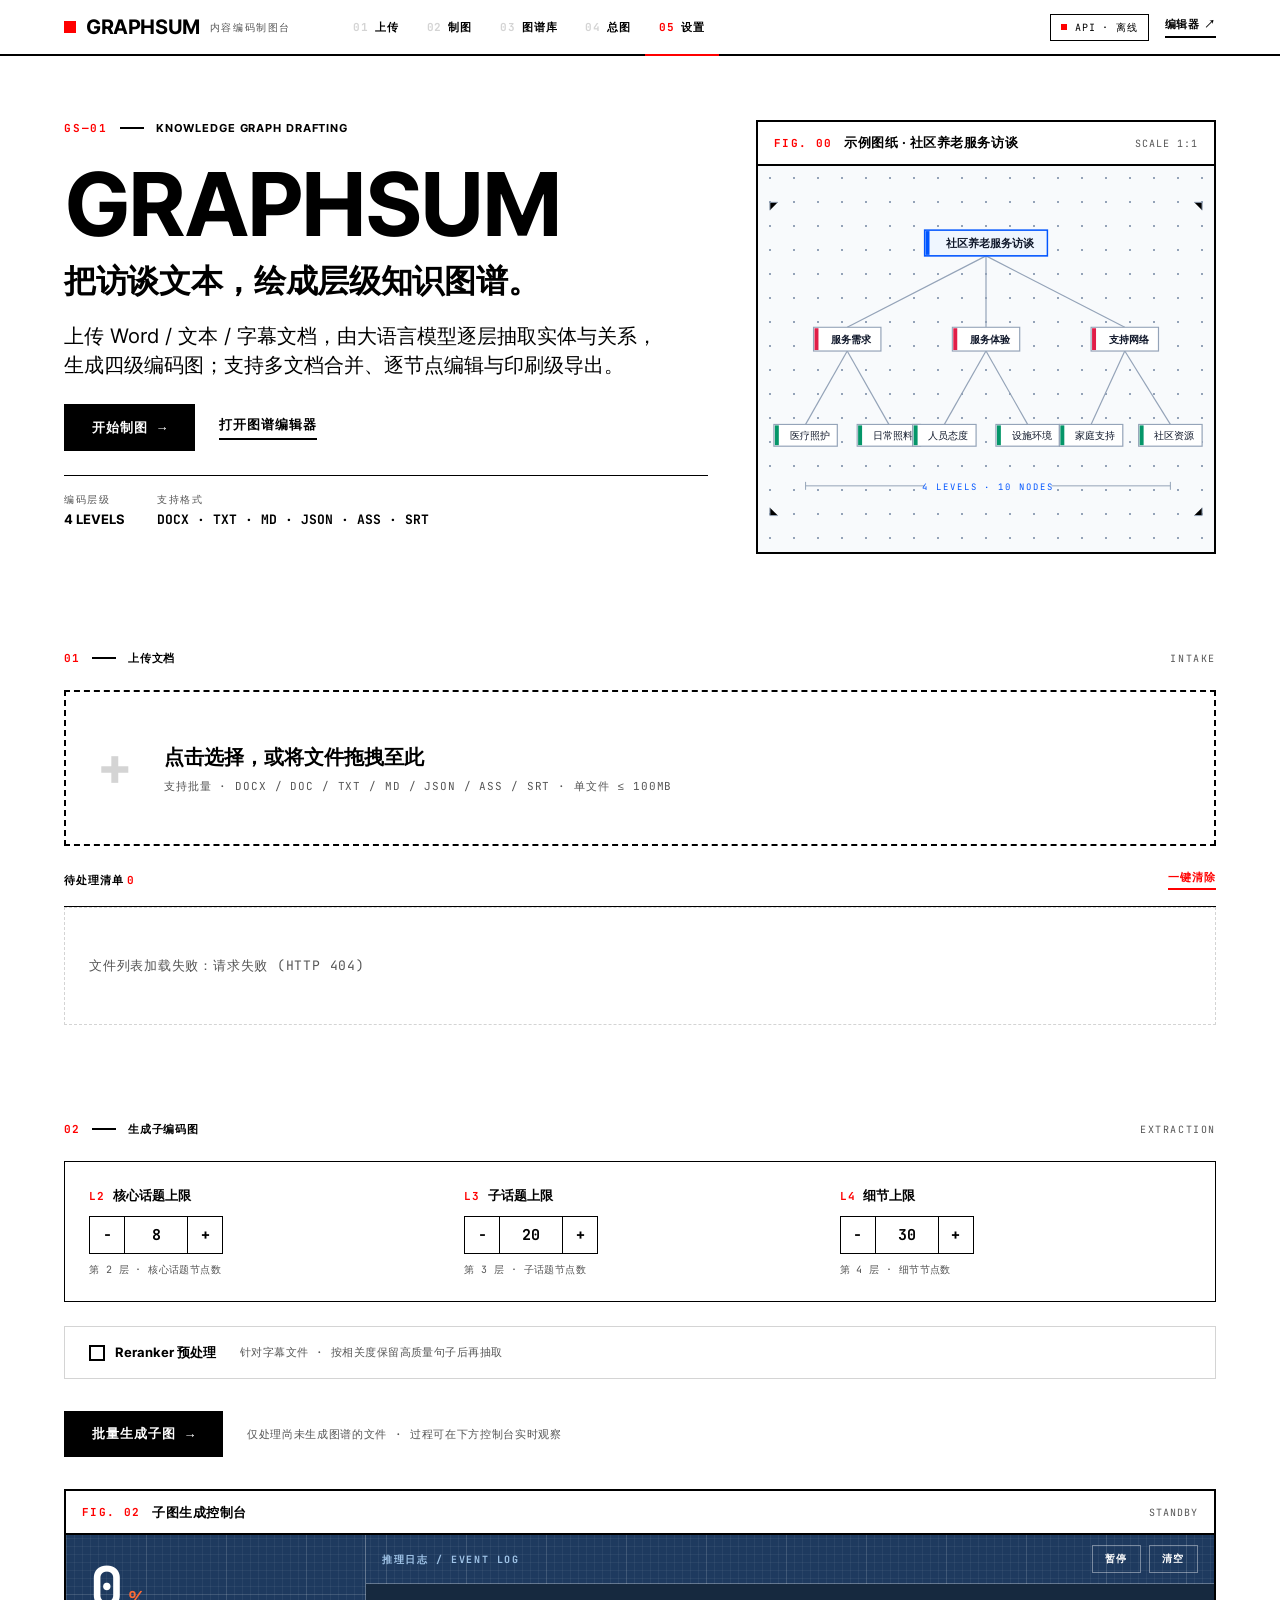
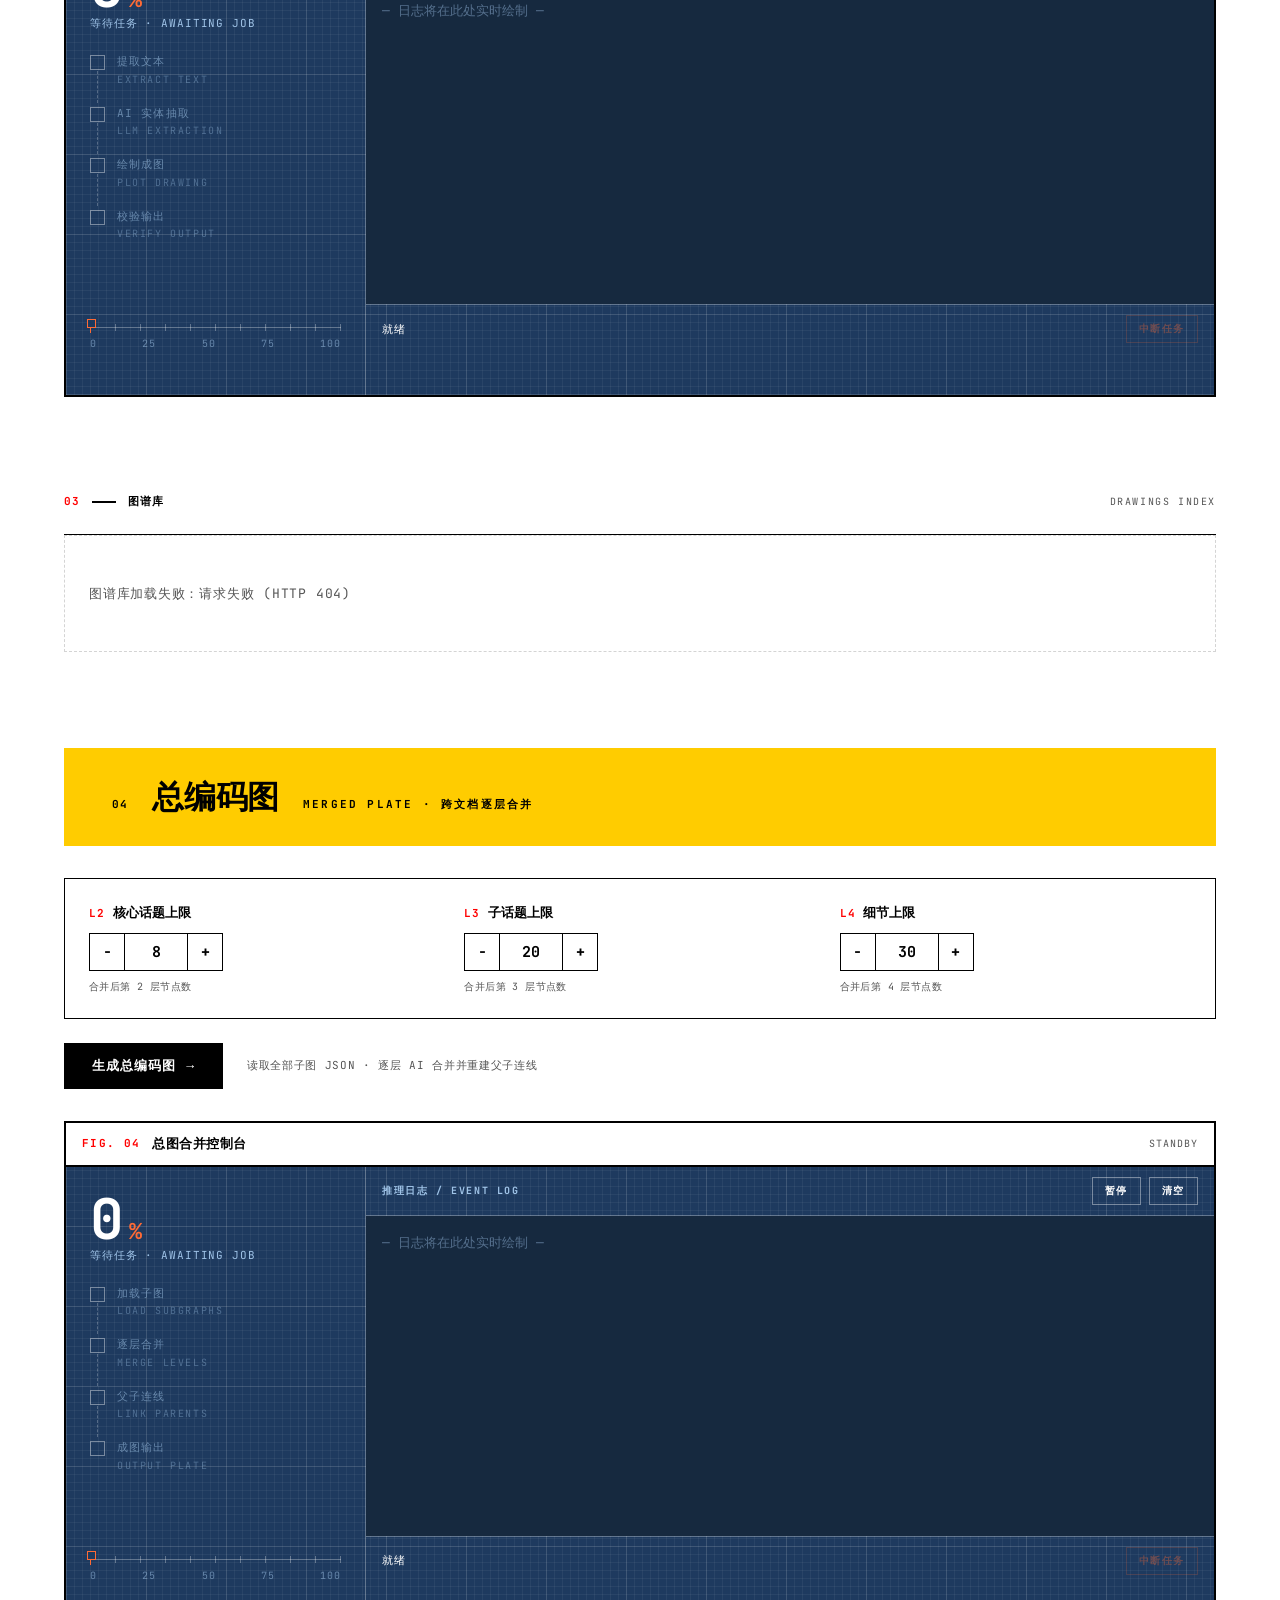
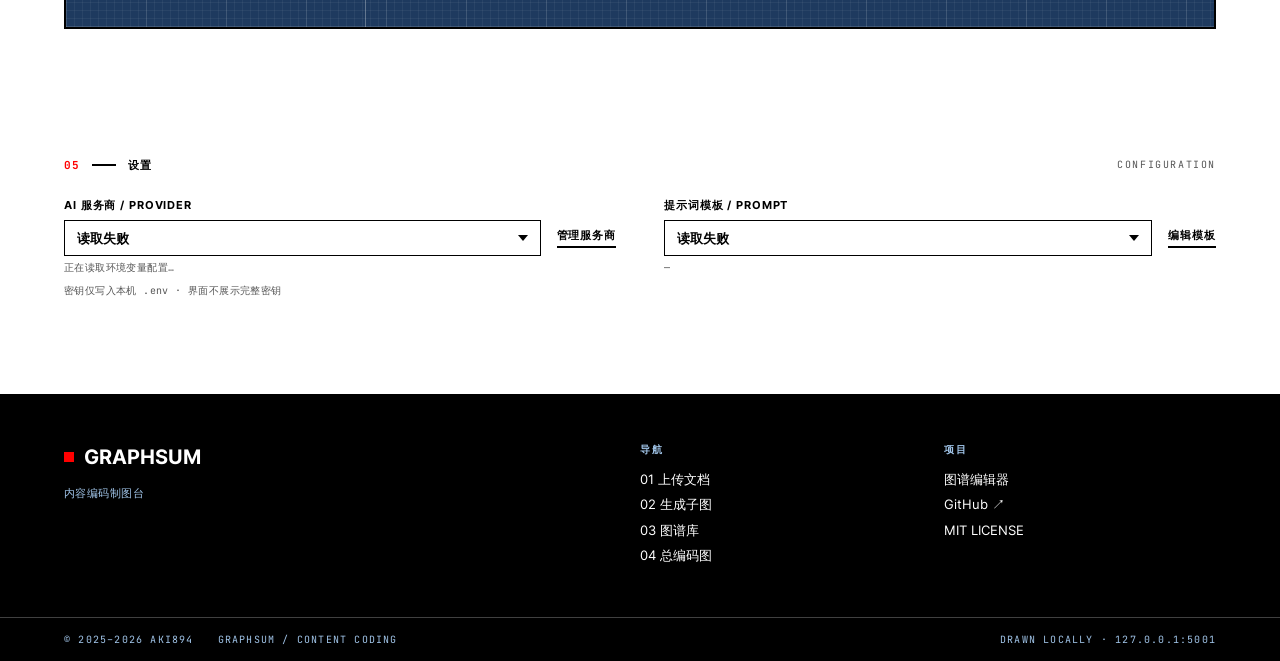
==== commit 1c75576e: "fix: 完善公开发布文案、许可和任务状态" ====
--- a/templates/index.html
+++ b/templates/index.html
@@ -34,13 +34,12 @@
     <div class="hero-left">
       <div class="hero-kicker"><span class="no">GS—01</span><span class="dash"></span><span class="label">KNOWLEDGE GRAPH DRAFTING</span></div>
       <h1 class="hero-title">GRAPHSUM<span class="thin">把访谈文本，绘成层级知识图谱。</span></h1>
-      <p class="hero-desc">上传 Word / 文本 / 字幕文档，由大语言模型逐层抽取实体与关系，生成四级编码图；支持多文档合并、逐节点编辑与印刷级导出。所有数据仅保存在本机。</p>
+      <p class="hero-desc">上传 Word / 文本 / 字幕文档，由大语言模型逐层抽取实体与关系，生成四级编码图；支持多文档合并、逐节点编辑与印刷级导出。</p>
       <div class="hero-cta">
         <a class="btn-block" href="#intake">开始制图 <span class="arrow">→</span></a>
         <a class="btn-inline" href="/editor">打开图谱编辑器</a>
       </div>
       <div class="hero-meta">
-        <div class="cell"><div class="k">运行模式</div><div class="v">LOCAL-FIRST</div></div>
         <div class="cell"><div class="k">编码层级</div><div class="v">4 LEVELS</div></div>
         <div class="cell"><div class="k">支持格式</div><div class="v mono" style="font-size:13px">DOCX · TXT · MD · JSON · ASS · SRT</div></div>
       </div>
@@ -230,7 +229,7 @@
   <div class="footer-inner">
     <div>
       <div class="f-brand"><span class="sq"></span>GRAPHSUM</div>
-      <div class="f-note">瑞士网格 × 工程蓝图 · 内容编码制图台<br>所有文档与图谱仅存于本机 data/ 目录，不上传任何第三方。</div>
+      <div class="f-note">内容编码制图台</div>
     </div>
     <div class="f-col">
       <div class="k">导航</div>
